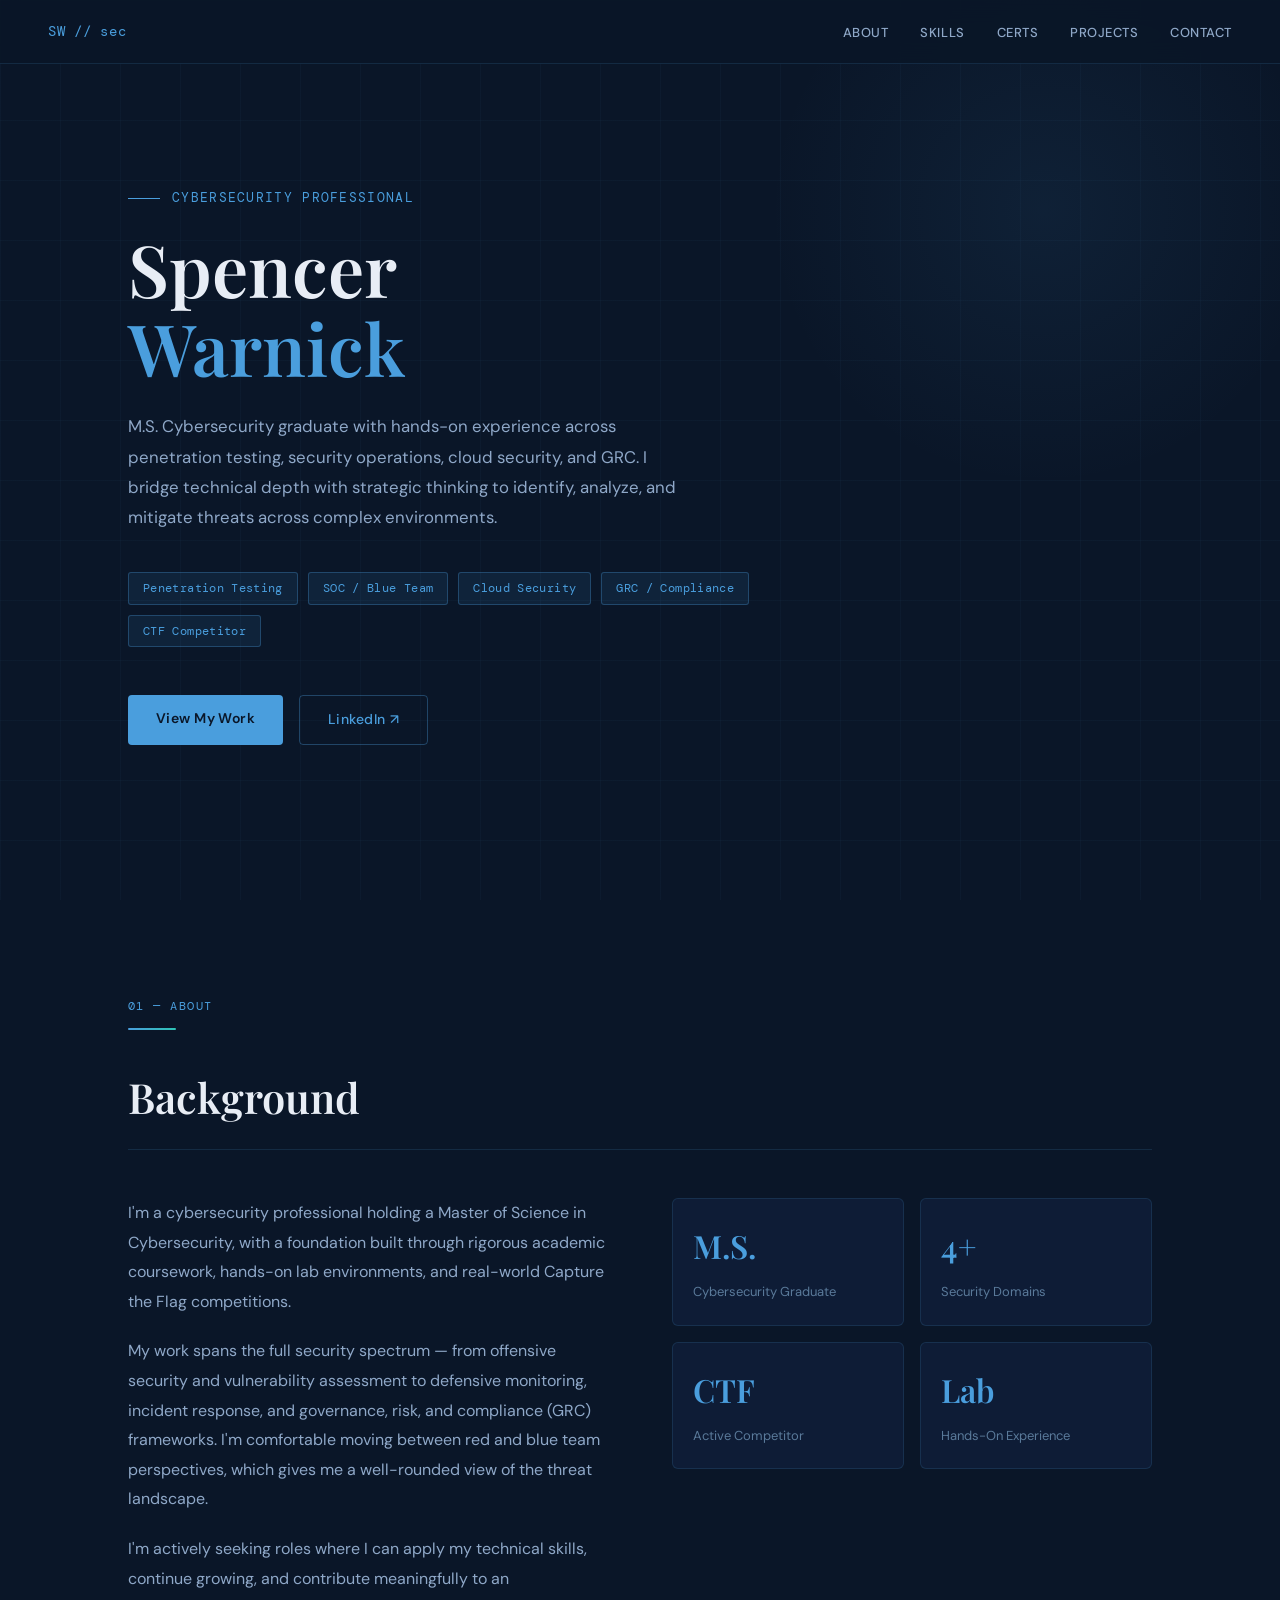
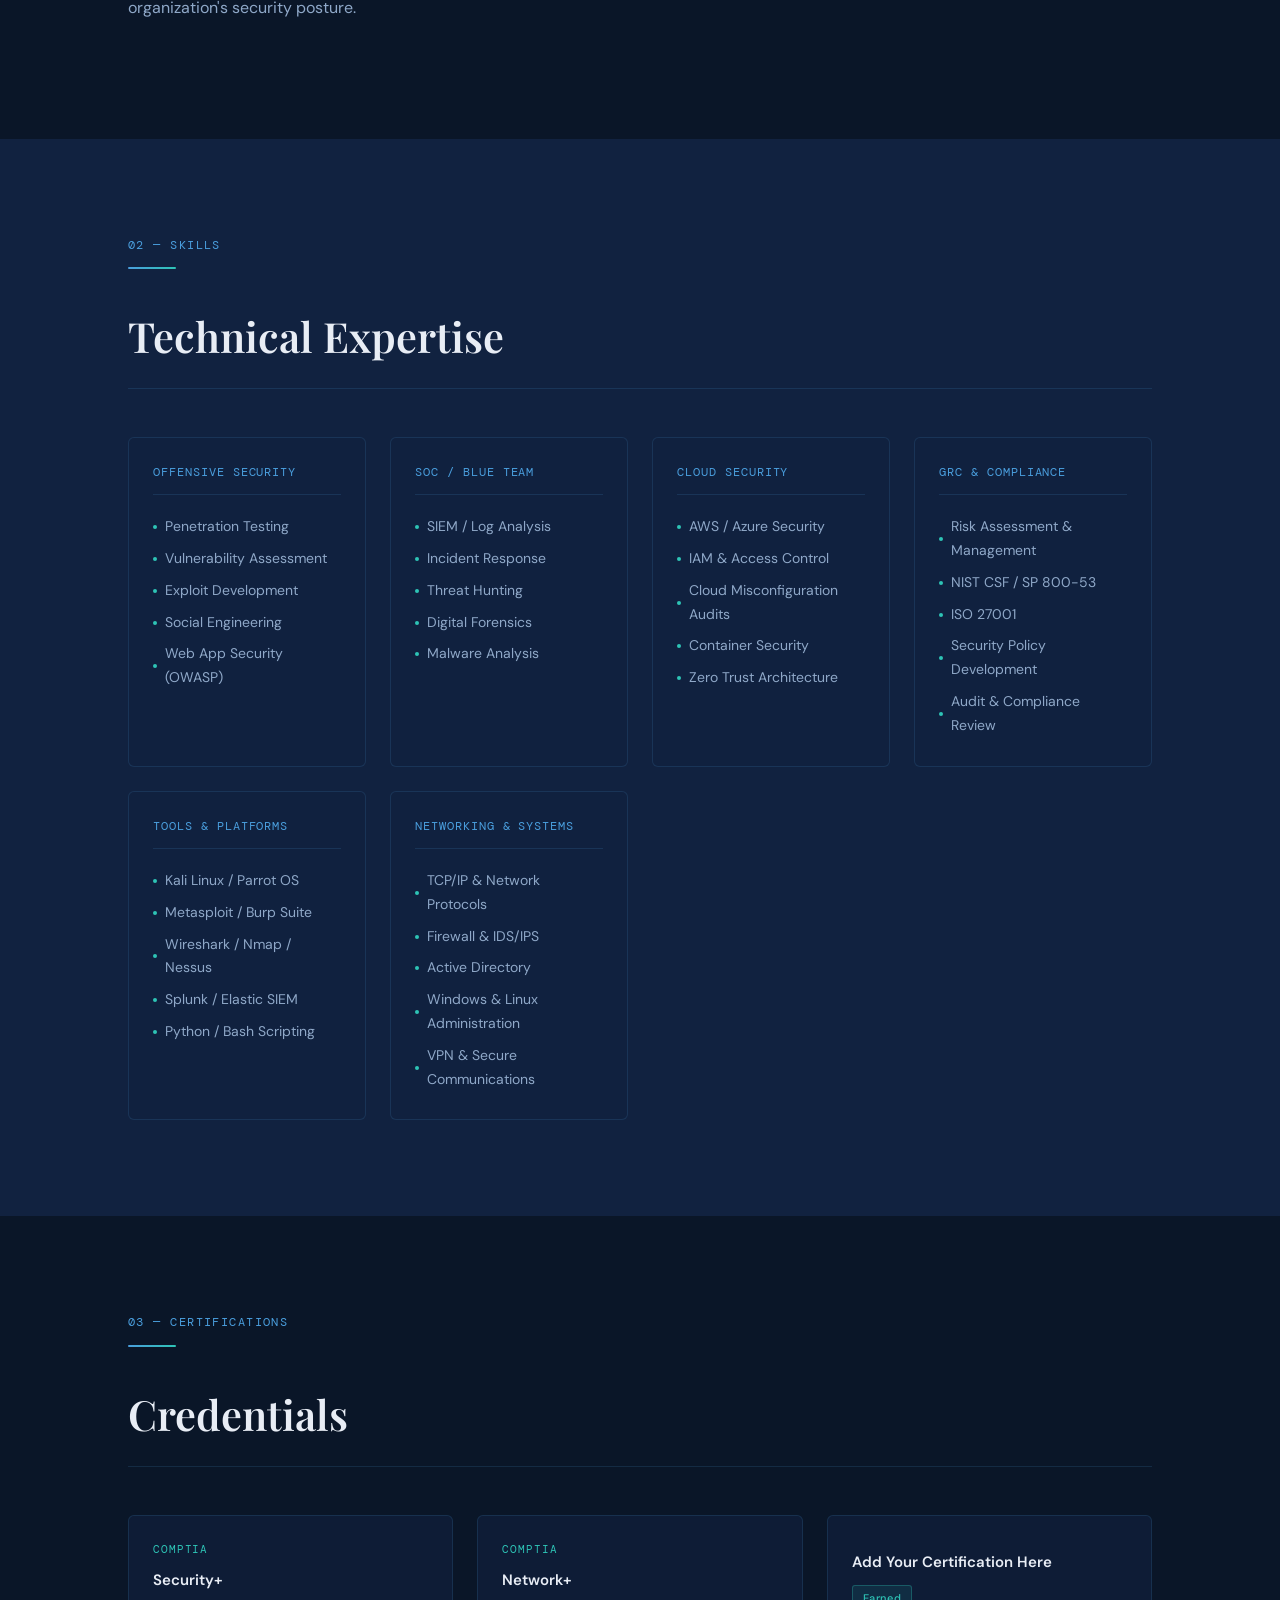
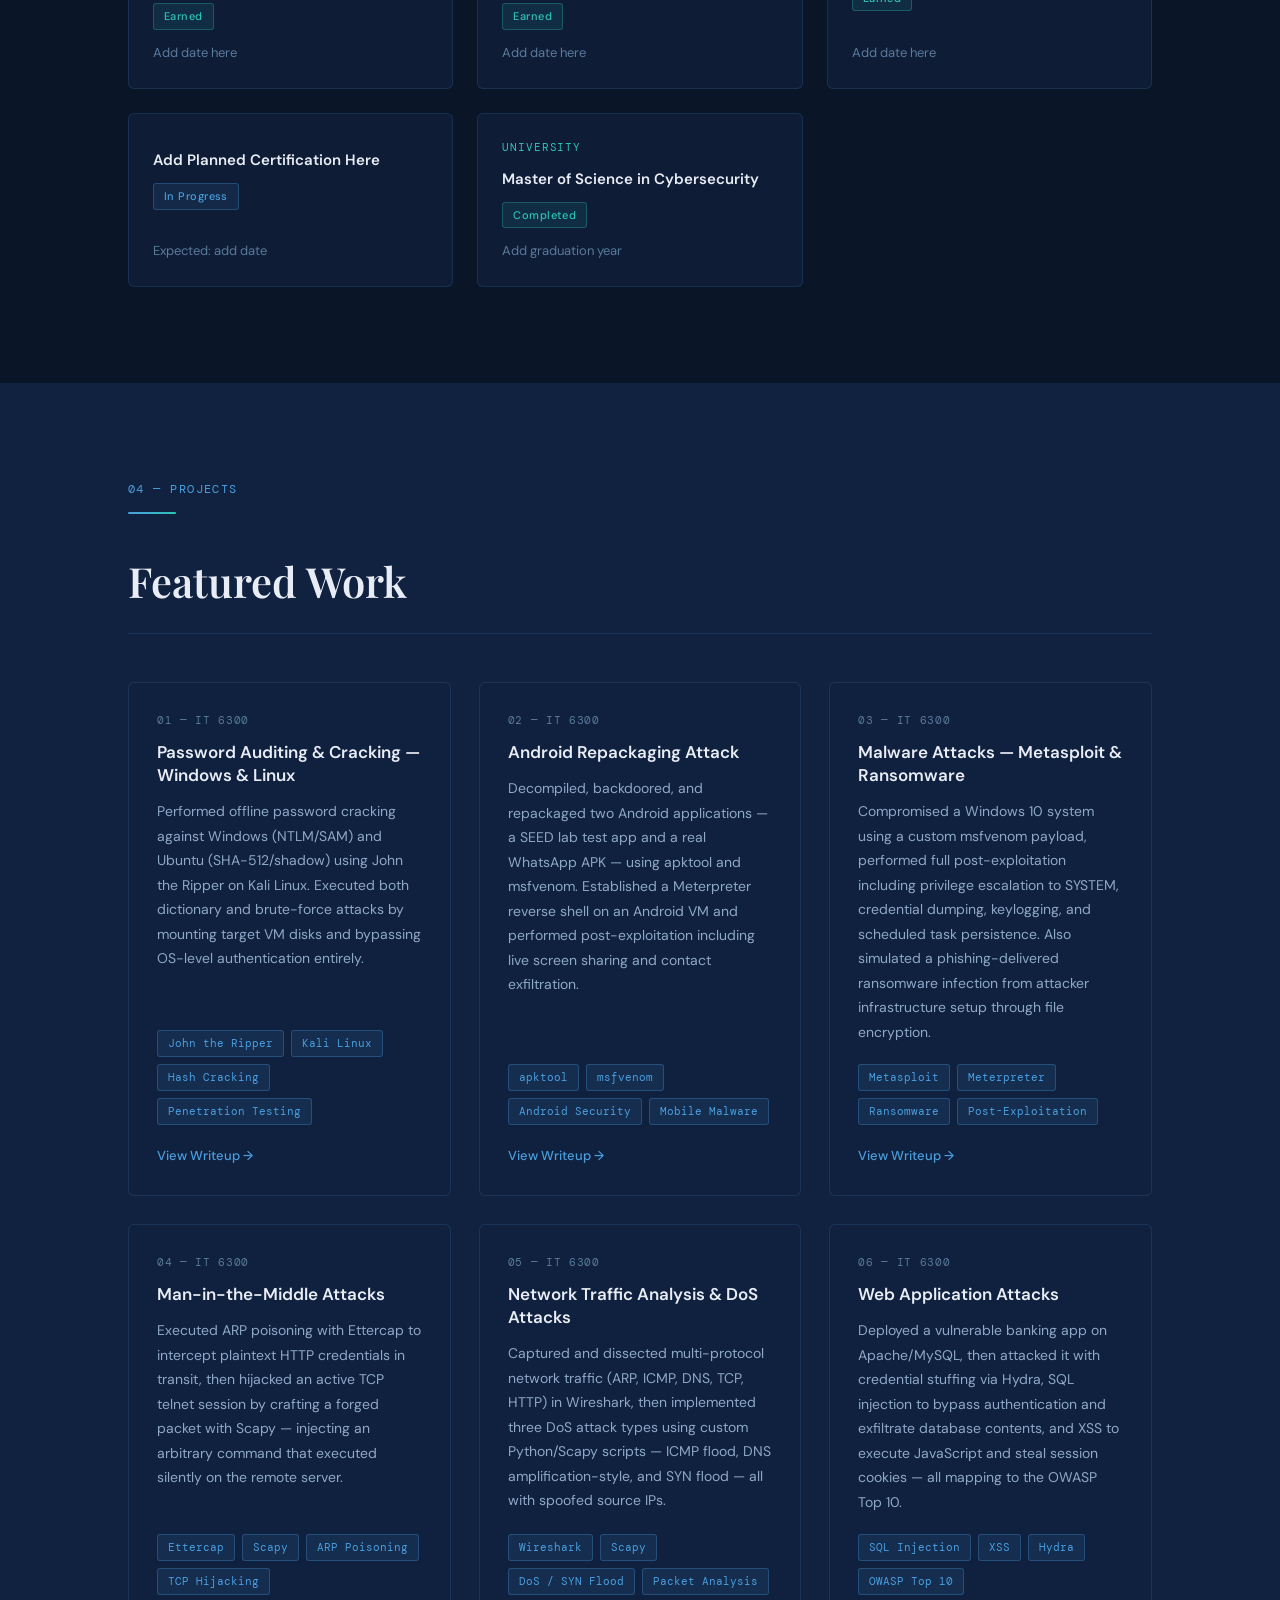
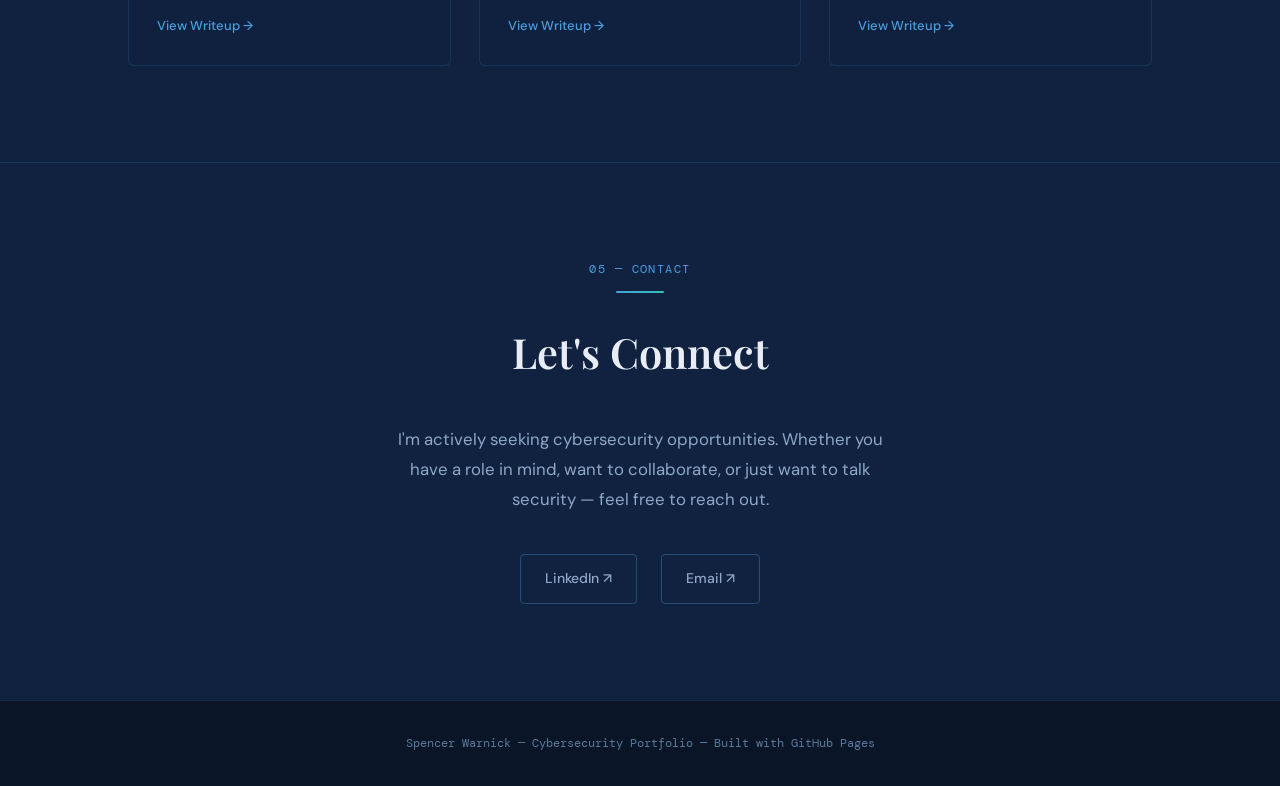
==== index.html @ d4ca11fa "Add files via upload" ====
<!DOCTYPE html>
<html lang="en">
<head>
<meta charset="UTF-8" />
<meta name="viewport" content="width=device-width, initial-scale=1.0" />
<title>Spencer Warnick | Cybersecurity Professional</title>
<link rel="preconnect" href="https://fonts.googleapis.com" />
<link rel="preconnect" href="https://fonts.gstatic.com" crossorigin />
<link href="https://fonts.googleapis.com/css2?family=DM+Sans:wght@300;400;500;600&family=DM+Mono:wght@400;500&family=Playfair+Display:wght@400;600&display=swap" rel="stylesheet" />
<style>
  :root {
    --navy: #0a1628;
    --navy-mid: #112240;
    --navy-light: #1e3a5f;
    --steel: #2a5298;
    --accent: #4a9edd;
    --accent-dim: #2d7ab8;
    --teal: #2ec4b6;
    --text-primary: #e8edf5;
    --text-secondary: #8fa8c8;
    --text-muted: #5a7a9a;
    --border: rgba(74, 158, 221, 0.15);
    --border-hover: rgba(74, 158, 221, 0.35);
    --card-bg: rgba(17, 34, 64, 0.6);
    --tag-bg: rgba(74, 158, 221, 0.1);
    --tag-border: rgba(74, 158, 221, 0.3);
  }

  *, *::before, *::after { box-sizing: border-box; margin: 0; padding: 0; }

  html { scroll-behavior: smooth; }

  body {
    font-family: 'DM Sans', sans-serif;
    background-color: var(--navy);
    color: var(--text-primary);
    line-height: 1.7;
    font-size: 16px;
  }

  /* ── SCROLLBAR ── */
  ::-webkit-scrollbar { width: 6px; }
  ::-webkit-scrollbar-track { background: var(--navy); }
  ::-webkit-scrollbar-thumb { background: var(--steel); border-radius: 3px; }

  /* ── NAV ── */
  nav {
    position: fixed;
    top: 0; left: 0; right: 0;
    z-index: 100;
    display: flex;
    align-items: center;
    justify-content: space-between;
    padding: 0 3rem;
    height: 64px;
    background: rgba(10, 22, 40, 0.92);
    backdrop-filter: blur(12px);
    border-bottom: 1px solid var(--border);
  }

  .nav-logo {
    font-family: 'DM Mono', monospace;
    font-size: 14px;
    color: var(--accent);
    letter-spacing: 0.05em;
    text-decoration: none;
  }

  .nav-links {
    display: flex;
    gap: 2rem;
    list-style: none;
  }

  .nav-links a {
    font-size: 13px;
    font-weight: 500;
    color: var(--text-secondary);
    text-decoration: none;
    letter-spacing: 0.04em;
    text-transform: uppercase;
    transition: color 0.2s;
  }

  .nav-links a:hover { color: var(--accent); }

  /* ── HERO ── */
  #hero {
    min-height: 100vh;
    display: flex;
    align-items: center;
    padding: 6rem 10% 4rem;
    position: relative;
    overflow: hidden;
  }

  .hero-grid-bg {
    position: absolute;
    inset: 0;
    background-image:
      linear-gradient(rgba(74,158,221,0.04) 1px, transparent 1px),
      linear-gradient(90deg, rgba(74,158,221,0.04) 1px, transparent 1px);
    background-size: 60px 60px;
    pointer-events: none;
  }

  .hero-glow {
    position: absolute;
    top: -10%;
    right: -5%;
    width: 600px;
    height: 600px;
    background: radial-gradient(circle, rgba(74,158,221,0.08) 0%, transparent 65%);
    pointer-events: none;
  }

  .hero-content {
    position: relative;
    max-width: 700px;
  }

  .hero-eyebrow {
    font-family: 'DM Mono', monospace;
    font-size: 13px;
    color: var(--accent);
    letter-spacing: 0.1em;
    text-transform: uppercase;
    margin-bottom: 1.25rem;
  }

  .hero-eyebrow::before {
    content: '';
    display: inline-block;
    width: 32px;
    height: 1px;
    background: var(--accent);
    vertical-align: middle;
    margin-right: 12px;
  }

  h1 {
    font-family: 'Playfair Display', serif;
    font-size: clamp(2.8rem, 6vw, 4.5rem);
    font-weight: 600;
    line-height: 1.1;
    color: var(--text-primary);
    margin-bottom: 1.5rem;
  }

  h1 .accent-word {
    color: var(--accent);
  }

  .hero-bio {
    font-size: 1.05rem;
    color: var(--text-secondary);
    line-height: 1.8;
    max-width: 560px;
    margin-bottom: 2.5rem;
  }

  .hero-tags {
    display: flex;
    flex-wrap: wrap;
    gap: 10px;
    margin-bottom: 3rem;
  }

  .tag {
    font-family: 'DM Mono', monospace;
    font-size: 12px;
    padding: 5px 14px;
    border: 1px solid var(--tag-border);
    background: var(--tag-bg);
    color: var(--accent);
    border-radius: 3px;
    letter-spacing: 0.03em;
  }

  .hero-actions {
    display: flex;
    gap: 1rem;
    flex-wrap: wrap;
  }

  .btn-primary {
    display: inline-block;
    padding: 12px 28px;
    background: var(--accent);
    color: var(--navy);
    font-weight: 600;
    font-size: 14px;
    text-decoration: none;
    border-radius: 4px;
    letter-spacing: 0.03em;
    transition: background 0.2s, transform 0.15s;
  }

  .btn-primary:hover { background: #5fb0ef; transform: translateY(-1px); }

  .btn-outline {
    display: inline-block;
    padding: 12px 28px;
    border: 1px solid var(--border-hover);
    color: var(--accent);
    font-weight: 500;
    font-size: 14px;
    text-decoration: none;
    border-radius: 4px;
    letter-spacing: 0.03em;
    transition: border-color 0.2s, background 0.2s, transform 0.15s;
  }

  .btn-outline:hover { border-color: var(--accent); background: var(--tag-bg); transform: translateY(-1px); }

  /* ── SECTIONS ── */
  section {
    padding: 6rem 10%;
  }

  .section-label {
    font-family: 'DM Mono', monospace;
    font-size: 12px;
    color: var(--accent);
    letter-spacing: 0.12em;
    text-transform: uppercase;
    margin-bottom: 0.75rem;
  }

  h2 {
    font-family: 'Playfair Display', serif;
    font-size: clamp(1.8rem, 3.5vw, 2.6rem);
    font-weight: 600;
    color: var(--text-primary);
    margin-bottom: 3rem;
    padding-bottom: 1rem;
    border-bottom: 1px solid var(--border);
  }

  /* ── ABOUT ── */
  .about-grid {
    display: grid;
    grid-template-columns: 1fr 1fr;
    gap: 4rem;
    align-items: start;
  }

  .about-text p {
    color: var(--text-secondary);
    margin-bottom: 1.25rem;
    line-height: 1.85;
  }

  .stats-grid {
    display: grid;
    grid-template-columns: 1fr 1fr;
    gap: 1rem;
  }

  .stat-card {
    background: var(--card-bg);
    border: 1px solid var(--border);
    border-radius: 6px;
    padding: 1.25rem;
    transition: border-color 0.2s;
  }

  .stat-card:hover { border-color: var(--border-hover); }

  .stat-number {
    font-family: 'Playfair Display', serif;
    font-size: 2rem;
    color: var(--accent);
    font-weight: 600;
    display: block;
    margin-bottom: 4px;
  }

  .stat-label {
    font-size: 13px;
    color: var(--text-muted);
    font-weight: 400;
  }

  /* ── SKILLS ── */
  .skills-grid {
    display: grid;
    grid-template-columns: repeat(auto-fit, minmax(220px, 1fr));
    gap: 1.5rem;
  }

  .skill-category {
    background: var(--card-bg);
    border: 1px solid var(--border);
    border-radius: 6px;
    padding: 1.5rem;
    transition: border-color 0.2s, transform 0.2s;
  }

  .skill-category:hover { border-color: var(--border-hover); transform: translateY(-2px); }

  .skill-category-title {
    font-family: 'DM Mono', monospace;
    font-size: 12px;
    letter-spacing: 0.08em;
    text-transform: uppercase;
    color: var(--accent);
    margin-bottom: 1rem;
    padding-bottom: 0.75rem;
    border-bottom: 1px solid var(--border);
  }

  .skill-list {
    list-style: none;
  }

  .skill-list li {
    font-size: 14px;
    color: var(--text-secondary);
    padding: 4px 0;
    display: flex;
    align-items: center;
    gap: 8px;
  }

  .skill-list li::before {
    content: '';
    display: inline-block;
    width: 4px;
    height: 4px;
    background: var(--teal);
    border-radius: 50%;
    flex-shrink: 0;
  }

  /* ── CERTIFICATIONS ── */
  .cert-grid {
    display: grid;
    grid-template-columns: repeat(auto-fit, minmax(280px, 1fr));
    gap: 1.5rem;
  }

  .cert-card {
    background: var(--card-bg);
    border: 1px solid var(--border);
    border-radius: 6px;
    padding: 1.5rem;
    display: flex;
    flex-direction: column;
    gap: 0.75rem;
    transition: border-color 0.2s, transform 0.2s;
  }

  .cert-card:hover { border-color: var(--border-hover); transform: translateY(-2px); }

  .cert-issuer {
    font-family: 'DM Mono', monospace;
    font-size: 11px;
    letter-spacing: 0.08em;
    text-transform: uppercase;
    color: var(--teal);
  }

  .cert-name {
    font-size: 15px;
    font-weight: 600;
    color: var(--text-primary);
    line-height: 1.4;
  }

  .cert-date {
    font-size: 13px;
    color: var(--text-muted);
    margin-top: auto;
  }

  .cert-status {
    display: inline-block;
    font-size: 11px;
    padding: 3px 10px;
    border-radius: 3px;
    font-weight: 500;
    letter-spacing: 0.04em;
    background: rgba(46,196,182,0.1);
    border: 1px solid rgba(46,196,182,0.3);
    color: var(--teal);
    width: fit-content;
  }

  .cert-status.planned {
    background: rgba(74,158,221,0.1);
    border-color: rgba(74,158,221,0.3);
    color: var(--accent);
  }

  /* ── PROJECTS ── */
  .projects-grid {
    display: grid;
    grid-template-columns: repeat(auto-fit, minmax(320px, 1fr));
    gap: 1.75rem;
  }

  .project-card {
    background: var(--card-bg);
    border: 1px solid var(--border);
    border-radius: 6px;
    padding: 1.75rem;
    display: flex;
    flex-direction: column;
    gap: 0.75rem;
    transition: border-color 0.2s, transform 0.2s;
  }

  .project-card:hover { border-color: var(--border-hover); transform: translateY(-3px); }

  .project-number {
    font-family: 'DM Mono', monospace;
    font-size: 11px;
    color: var(--text-muted);
    letter-spacing: 0.06em;
  }

  .project-title {
    font-size: 17px;
    font-weight: 600;
    color: var(--text-primary);
    line-height: 1.35;
  }

  .project-desc {
    font-size: 14px;
    color: var(--text-secondary);
    line-height: 1.75;
    flex: 1;
  }

  .project-tags {
    display: flex;
    flex-wrap: wrap;
    gap: 7px;
    margin-top: 0.5rem;
  }

  .project-tag {
    font-family: 'DM Mono', monospace;
    font-size: 11px;
    padding: 3px 10px;
    border: 1px solid var(--tag-border);
    background: var(--tag-bg);
    color: var(--accent);
    border-radius: 3px;
  }

  .project-link {
    display: inline-flex;
    align-items: center;
    gap: 6px;
    font-size: 13px;
    color: var(--accent);
    text-decoration: none;
    font-weight: 500;
    margin-top: 0.5rem;
    transition: gap 0.2s;
  }

  .project-link:hover { gap: 10px; }

  /* ── CTF ── */
  .ctf-list {
    display: flex;
    flex-direction: column;
    gap: 1.25rem;
  }

  .ctf-item {
    background: var(--card-bg);
    border: 1px solid var(--border);
    border-left: 3px solid var(--accent);
    border-radius: 0 6px 6px 0;
    padding: 1.5rem;
    display: grid;
    grid-template-columns: 1fr auto;
    gap: 1rem;
    align-items: start;
    transition: border-color 0.2s;
  }

  .ctf-item:hover { border-color: var(--border-hover); border-left-color: var(--teal); }

  .ctf-title {
    font-size: 15px;
    font-weight: 600;
    color: var(--text-primary);
    margin-bottom: 6px;
  }

  .ctf-meta {
    font-family: 'DM Mono', monospace;
    font-size: 12px;
    color: var(--text-muted);
    margin-bottom: 8px;
    display: flex;
    gap: 12px;
    flex-wrap: wrap;
  }

  .ctf-desc {
    font-size: 14px;
    color: var(--text-secondary);
    line-height: 1.7;
  }

  .ctf-badge {
    font-family: 'DM Mono', monospace;
    font-size: 11px;
    padding: 4px 12px;
    border-radius: 3px;
    white-space: nowrap;
    font-weight: 500;
  }

  .badge-web { background: rgba(74,158,221,0.1); border: 1px solid rgba(74,158,221,0.3); color: var(--accent); }
  .badge-crypto { background: rgba(46,196,182,0.1); border: 1px solid rgba(46,196,182,0.3); color: var(--teal); }
  .badge-forensics { background: rgba(168,85,247,0.1); border: 1px solid rgba(168,85,247,0.3); color: #c084fc; }
  .badge-pwn { background: rgba(251,146,60,0.1); border: 1px solid rgba(251,146,60,0.3); color: #fb923c; }
  .badge-misc { background: rgba(148,163,184,0.1); border: 1px solid rgba(148,163,184,0.3); color: #94a3b8; }

  /* ── CONTACT ── */
  #contact {
    background: var(--navy-mid);
    border-top: 1px solid var(--border);
    text-align: center;
    padding: 6rem 10%;
  }

  .contact-intro {
    font-size: 1.05rem;
    color: var(--text-secondary);
    max-width: 500px;
    margin: 0 auto 2.5rem;
    line-height: 1.8;
  }

  .contact-links {
    display: flex;
    justify-content: center;
    gap: 1.5rem;
    flex-wrap: wrap;
  }

  .contact-link {
    display: inline-flex;
    align-items: center;
    gap: 8px;
    padding: 12px 24px;
    border: 1px solid var(--border-hover);
    border-radius: 4px;
    color: var(--text-secondary);
    text-decoration: none;
    font-size: 14px;
    font-weight: 500;
    transition: all 0.2s;
  }

  .contact-link:hover {
    border-color: var(--accent);
    color: var(--accent);
    background: var(--tag-bg);
  }

  /* ── FOOTER ── */
  footer {
    text-align: center;
    padding: 2rem;
    font-family: 'DM Mono', monospace;
    font-size: 12px;
    color: var(--text-muted);
    border-top: 1px solid var(--border);
  }

  /* ── DIVIDER ── */
  .section-divider {
    width: 48px;
    height: 2px;
    background: linear-gradient(90deg, var(--accent), var(--teal));
    margin-bottom: 2rem;
    border-radius: 2px;
  }

  /* ── RESPONSIVE ── */
  @media (max-width: 768px) {
    nav { padding: 0 1.5rem; }
    .nav-links { display: none; }
    section { padding: 4rem 6%; }
    #hero { padding: 6rem 6% 3rem; }
    .about-grid { grid-template-columns: 1fr; gap: 2.5rem; }
    h1 { font-size: 2.4rem; }
  }
</style>
</head>
<body>

<!-- NAV -->
<nav>
  <a href="#hero" class="nav-logo">SW // sec</a>
  <ul class="nav-links">
    <li><a href="#about">About</a></li>
    <li><a href="#skills">Skills</a></li>
    <li><a href="#certifications">Certs</a></li>
    <li><a href="#projects">Projects</a></li>

    <li><a href="#contact">Contact</a></li>
  </ul>
</nav>

<!-- HERO -->
<section id="hero">
  <div class="hero-grid-bg"></div>
  <div class="hero-glow"></div>
  <div class="hero-content">
    <p class="hero-eyebrow">Cybersecurity Professional</p>
    <h1>Spencer<br /><span class="accent-word">Warnick</span></h1>
    <p class="hero-bio">
      M.S. Cybersecurity graduate with hands-on experience across penetration testing, security operations, cloud security, and GRC. I bridge technical depth with strategic thinking to identify, analyze, and mitigate threats across complex environments.
    </p>
    <div class="hero-tags">
      <span class="tag">Penetration Testing</span>
      <span class="tag">SOC / Blue Team</span>
      <span class="tag">Cloud Security</span>
      <span class="tag">GRC / Compliance</span>
      <span class="tag">CTF Competitor</span>
    </div>
    <div class="hero-actions">
      <a href="#projects" class="btn-primary">View My Work</a>
      <a href="https://www.linkedin.com/in/spwarnick" target="_blank" rel="noopener" class="btn-outline">LinkedIn ↗</a>
    </div>
  </div>
</section>

<!-- ABOUT -->
<section id="about">
  <p class="section-label">01 — About</p>
  <div class="section-divider"></div>
  <h2>Background</h2>
  <div class="about-grid">
    <div class="about-text">
      <p>
        I'm a cybersecurity professional holding a Master of Science in Cybersecurity, with a foundation built through rigorous academic coursework, hands-on lab environments, and real-world Capture the Flag competitions.
      </p>
      <p>
        My work spans the full security spectrum — from offensive security and vulnerability assessment to defensive monitoring, incident response, and governance, risk, and compliance (GRC) frameworks. I'm comfortable moving between red and blue team perspectives, which gives me a well-rounded view of the threat landscape.
      </p>
      <p>
        I'm actively seeking roles where I can apply my technical skills, continue growing, and contribute meaningfully to an organization's security posture.
      </p>
    </div>
    <div class="stats-grid">
      <div class="stat-card">
        <span class="stat-number">M.S.</span>
        <span class="stat-label">Cybersecurity Graduate</span>
      </div>
      <div class="stat-card">
        <span class="stat-number">4+</span>
        <span class="stat-label">Security Domains</span>
      </div>
      <div class="stat-card">
        <span class="stat-number">CTF</span>
        <span class="stat-label">Active Competitor</span>
      </div>
      <div class="stat-card">
        <span class="stat-number">Lab</span>
        <span class="stat-label">Hands-On Experience</span>
      </div>
    </div>
  </div>
</section>

<!-- SKILLS -->
<section id="skills" style="background: var(--navy-mid);">
  <p class="section-label">02 — Skills</p>
  <div class="section-divider"></div>
  <h2>Technical Expertise</h2>
  <div class="skills-grid">
    <div class="skill-category">
      <p class="skill-category-title">Offensive Security</p>
      <ul class="skill-list">
        <li>Penetration Testing</li>
        <li>Vulnerability Assessment</li>
        <li>Exploit Development</li>
        <li>Social Engineering</li>
        <li>Web App Security (OWASP)</li>
      </ul>
    </div>
    <div class="skill-category">
      <p class="skill-category-title">SOC / Blue Team</p>
      <ul class="skill-list">
        <li>SIEM / Log Analysis</li>
        <li>Incident Response</li>
        <li>Threat Hunting</li>
        <li>Digital Forensics</li>
        <li>Malware Analysis</li>
      </ul>
    </div>
    <div class="skill-category">
      <p class="skill-category-title">Cloud Security</p>
      <ul class="skill-list">
        <li>AWS / Azure Security</li>
        <li>IAM & Access Control</li>
        <li>Cloud Misconfiguration Audits</li>
        <li>Container Security</li>
        <li>Zero Trust Architecture</li>
      </ul>
    </div>
    <div class="skill-category">
      <p class="skill-category-title">GRC & Compliance</p>
      <ul class="skill-list">
        <li>Risk Assessment & Management</li>
        <li>NIST CSF / SP 800-53</li>
        <li>ISO 27001</li>
        <li>Security Policy Development</li>
        <li>Audit & Compliance Review</li>
      </ul>
    </div>
    <div class="skill-category">
      <p class="skill-category-title">Tools & Platforms</p>
      <ul class="skill-list">
        <li>Kali Linux / Parrot OS</li>
        <li>Metasploit / Burp Suite</li>
        <li>Wireshark / Nmap / Nessus</li>
        <li>Splunk / Elastic SIEM</li>
        <li>Python / Bash Scripting</li>
      </ul>
    </div>
    <div class="skill-category">
      <p class="skill-category-title">Networking & Systems</p>
      <ul class="skill-list">
        <li>TCP/IP & Network Protocols</li>
        <li>Firewall & IDS/IPS</li>
        <li>Active Directory</li>
        <li>Windows & Linux Administration</li>
        <li>VPN & Secure Communications</li>
      </ul>
    </div>
  </div>
</section>

<!-- CERTIFICATIONS -->
<section id="certifications">
  <p class="section-label">03 — Certifications</p>
  <div class="section-divider"></div>
  <h2>Credentials</h2>
  <div class="cert-grid">

    <!-- Replace these placeholder cards with your actual certifications -->
    <div class="cert-card">
      <p class="cert-issuer">CompTIA</p>
      <p class="cert-name">Security+</p>
      <span class="cert-status">Earned</span>
      <p class="cert-date">Add date here</p>
    </div>

    <div class="cert-card">
      <p class="cert-issuer">CompTIA</p>
      <p class="cert-name">Network+</p>
      <span class="cert-status">Earned</span>
      <p class="cert-date">Add date here</p>
    </div>

    <div class="cert-card">
      <p class="cert-issuer"><!-- Issuer --></p>
      <p class="cert-name">Add Your Certification Here</p>
      <span class="cert-status">Earned</span>
      <p class="cert-date">Add date here</p>
    </div>

    <div class="cert-card">
      <p class="cert-issuer"><!-- Issuer --></p>
      <p class="cert-name">Add Planned Certification Here</p>
      <span class="cert-status planned">In Progress</span>
      <p class="cert-date">Expected: add date</p>
    </div>

    <div class="cert-card">
      <p class="cert-issuer">University</p>
      <p class="cert-name">Master of Science in Cybersecurity</p>
      <span class="cert-status">Completed</span>
      <p class="cert-date">Add graduation year</p>
    </div>

  </div>
</section>

<!-- PROJECTS -->
<section id="projects" style="background: var(--navy-mid);">
  <p class="section-label">04 — Projects</p>
  <div class="section-divider"></div>
  <h2>Featured Work</h2>
  <div class="projects-grid">

    <div class="project-card">
      <p class="project-number">01 — IT 6300</p>
      <p class="project-title">Password Auditing & Cracking — Windows & Linux</p>
      <p class="project-desc">
        Performed offline password cracking against Windows (NTLM/SAM) and Ubuntu (SHA-512/shadow) using John the Ripper on Kali Linux. Executed both dictionary and brute-force attacks by mounting target VM disks and bypassing OS-level authentication entirely.
      </p>
      <div class="project-tags">
        <span class="project-tag">John the Ripper</span>
        <span class="project-tag">Kali Linux</span>
        <span class="project-tag">Hash Cracking</span>
        <span class="project-tag">Penetration Testing</span>
      </div>
      <a href="project-password-auditing.html" class="project-link">View Writeup →</a>
    </div>

    <div class="project-card">
      <p class="project-number">02 — IT 6300</p>
      <p class="project-title">Android Repackaging Attack</p>
      <p class="project-desc">
        Decompiled, backdoored, and repackaged two Android applications — a SEED lab test app and a real WhatsApp APK — using apktool and msfvenom. Established a Meterpreter reverse shell on an Android VM and performed post-exploitation including live screen sharing and contact exfiltration.
      </p>
      <div class="project-tags">
        <span class="project-tag">apktool</span>
        <span class="project-tag">msfvenom</span>
        <span class="project-tag">Android Security</span>
        <span class="project-tag">Mobile Malware</span>
      </div>
      <a href="project-android-repackaging.html" class="project-link">View Writeup →</a>
    </div>

    <div class="project-card">
      <p class="project-number">03 — IT 6300</p>
      <p class="project-title">Malware Attacks — Metasploit & Ransomware</p>
      <p class="project-desc">
        Compromised a Windows 10 system using a custom msfvenom payload, performed full post-exploitation including privilege escalation to SYSTEM, credential dumping, keylogging, and scheduled task persistence. Also simulated a phishing-delivered ransomware infection from attacker infrastructure setup through file encryption.
      </p>
      <div class="project-tags">
        <span class="project-tag">Metasploit</span>
        <span class="project-tag">Meterpreter</span>
        <span class="project-tag">Ransomware</span>
        <span class="project-tag">Post-Exploitation</span>
      </div>
      <a href="project-malware-attacks.html" class="project-link">View Writeup →</a>
    </div>

    <div class="project-card">
      <p class="project-number">04 — IT 6300</p>
      <p class="project-title">Man-in-the-Middle Attacks</p>
      <p class="project-desc">
        Executed ARP poisoning with Ettercap to intercept plaintext HTTP credentials in transit, then hijacked an active TCP telnet session by crafting a forged packet with Scapy — injecting an arbitrary command that executed silently on the remote server.
      </p>
      <div class="project-tags">
        <span class="project-tag">Ettercap</span>
        <span class="project-tag">Scapy</span>
        <span class="project-tag">ARP Poisoning</span>
        <span class="project-tag">TCP Hijacking</span>
      </div>
      <a href="project-mitm-attacks.html" class="project-link">View Writeup →</a>
    </div>

    <div class="project-card">
      <p class="project-number">05 — IT 6300</p>
      <p class="project-title">Network Traffic Analysis & DoS Attacks</p>
      <p class="project-desc">
        Captured and dissected multi-protocol network traffic (ARP, ICMP, DNS, TCP, HTTP) in Wireshark, then implemented three DoS attack types using custom Python/Scapy scripts — ICMP flood, DNS amplification-style, and SYN flood — all with spoofed source IPs.
      </p>
      <div class="project-tags">
        <span class="project-tag">Wireshark</span>
        <span class="project-tag">Scapy</span>
        <span class="project-tag">DoS / SYN Flood</span>
        <span class="project-tag">Packet Analysis</span>
      </div>
      <a href="project-network-dos.html" class="project-link">View Writeup →</a>
    </div>

    <div class="project-card">
      <p class="project-number">06 — IT 6300</p>
      <p class="project-title">Web Application Attacks</p>
      <p class="project-desc">
        Deployed a vulnerable banking app on Apache/MySQL, then attacked it with credential stuffing via Hydra, SQL injection to bypass authentication and exfiltrate database contents, and XSS to execute JavaScript and steal session cookies — all mapping to the OWASP Top 10.
      </p>
      <div class="project-tags">
        <span class="project-tag">SQL Injection</span>
        <span class="project-tag">XSS</span>
        <span class="project-tag">Hydra</span>
        <span class="project-tag">OWASP Top 10</span>
      </div>
      <a href="project-web-attacks.html" class="project-link">View Writeup →</a>
    </div>

  </div>
</section>



<!-- CONTACT -->
<section id="contact">
  <p class="section-label">05 — Contact</p>
  <div class="section-divider" style="margin: 0 auto 1.5rem;"></div>
  <h2 style="border: none; margin-bottom: 1.25rem;">Let's Connect</h2>
  <p class="contact-intro">
    I'm actively seeking cybersecurity opportunities. Whether you have a role in mind, want to collaborate, or just want to talk security — feel free to reach out.
  </p>
  <div class="contact-links">
    <a href="https://www.linkedin.com/in/spwarnick" target="_blank" rel="noopener" class="contact-link">
      LinkedIn ↗
    </a>
    <a href="mailto:your.email@example.com" class="contact-link">
      Email ↗
    </a>
  </div>
</section>

<!-- FOOTER -->
<footer>
  <p>Spencer Warnick &mdash; Cybersecurity Portfolio &mdash; Built with GitHub Pages</p>
</footer>

</body>
</html>
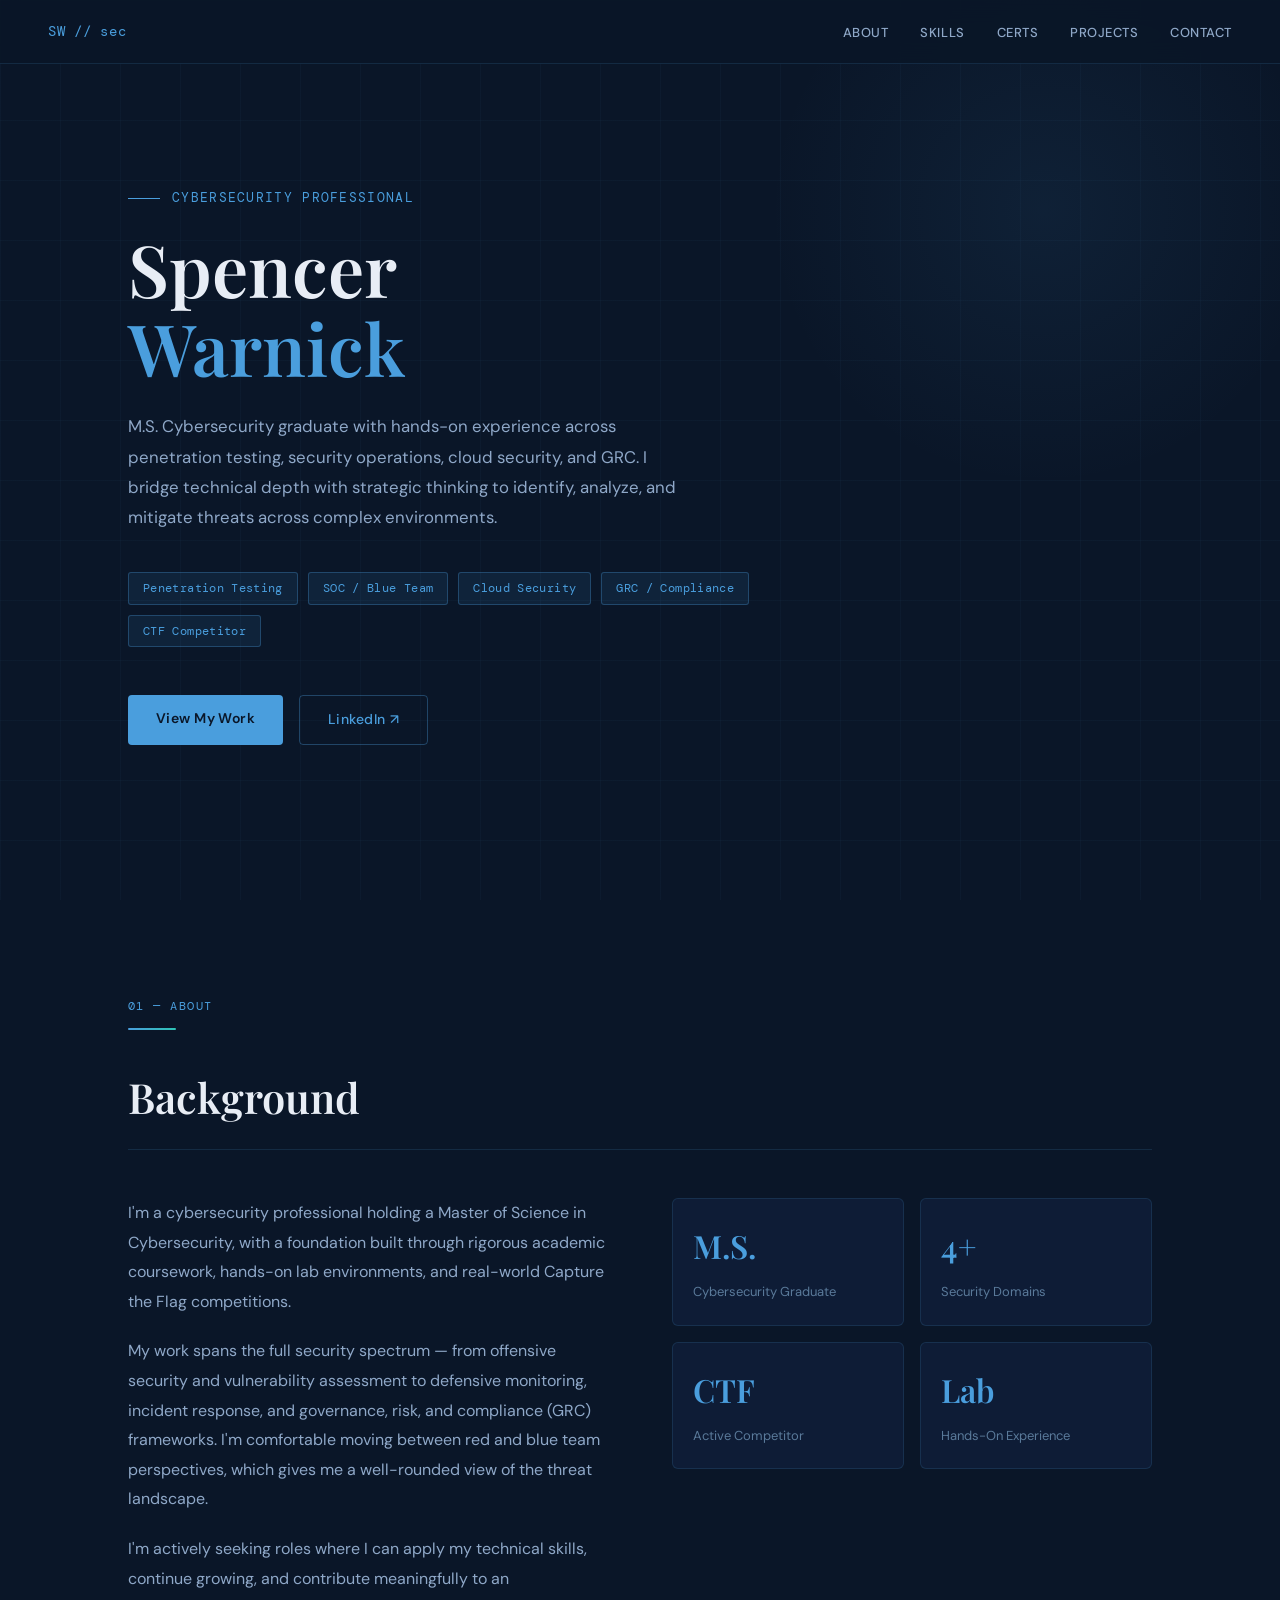
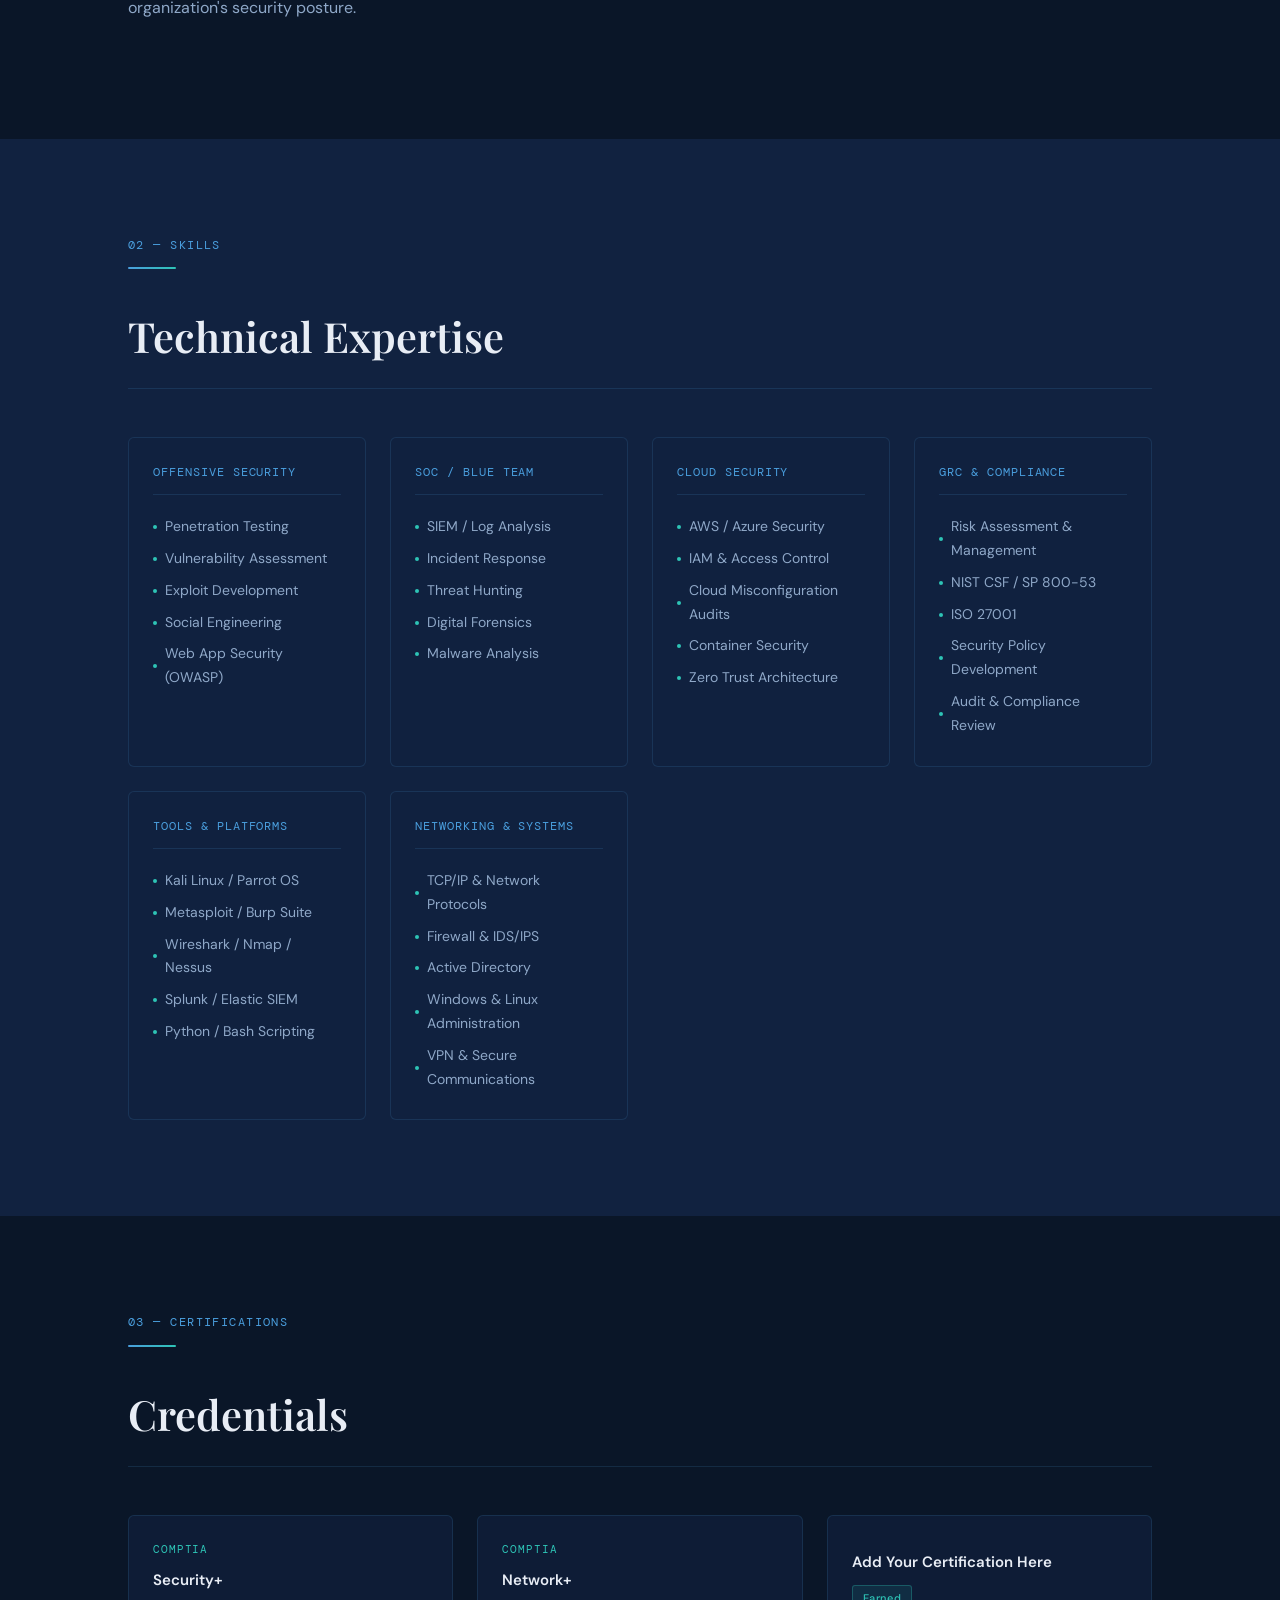
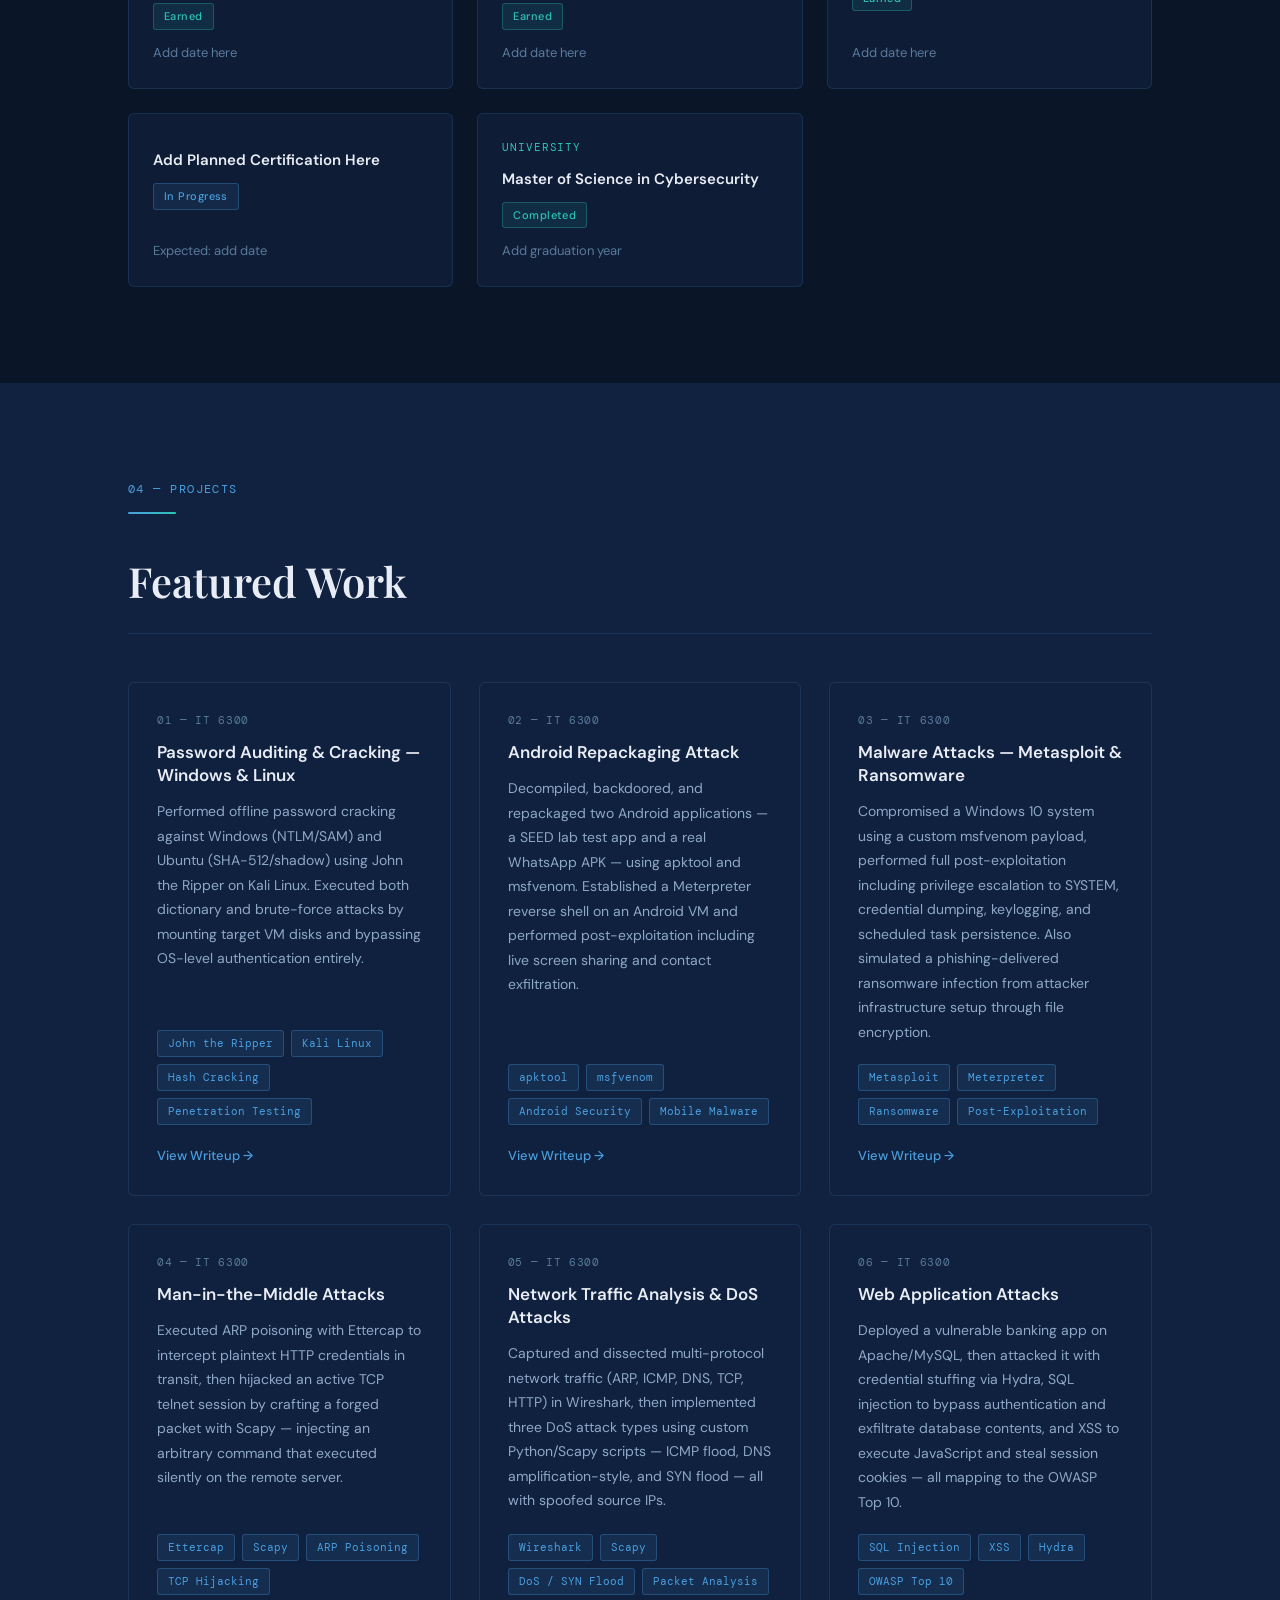
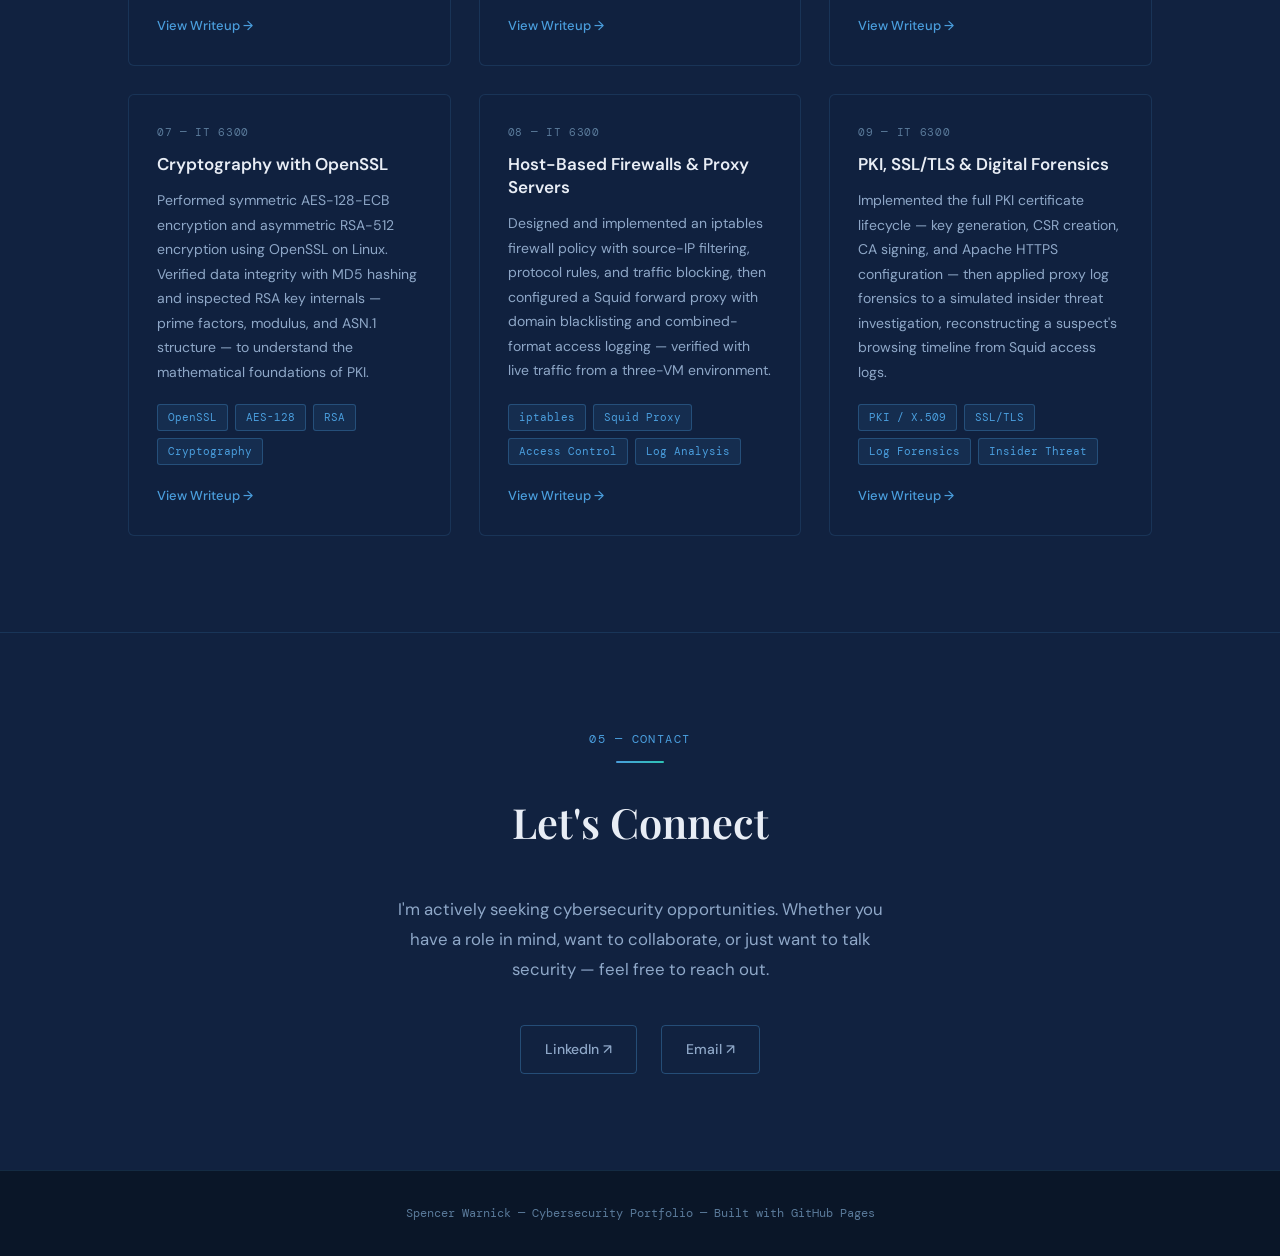
==== commit 9c61d731: "Add files via upload" ====
--- a/index.html
+++ b/index.html
@@ -887,6 +887,51 @@
       <a href="project-web-attacks.html" class="project-link">View Writeup →</a>
     </div>
 
+    <div class="project-card">
+      <p class="project-number">07 — IT 6300</p>
+      <p class="project-title">Cryptography with OpenSSL</p>
+      <p class="project-desc">
+        Performed symmetric AES-128-ECB encryption and asymmetric RSA-512 encryption using OpenSSL on Linux. Verified data integrity with MD5 hashing and inspected RSA key internals — prime factors, modulus, and ASN.1 structure — to understand the mathematical foundations of PKI.
+      </p>
+      <div class="project-tags">
+        <span class="project-tag">OpenSSL</span>
+        <span class="project-tag">AES-128</span>
+        <span class="project-tag">RSA</span>
+        <span class="project-tag">Cryptography</span>
+      </div>
+      <a href="project-cryptography.html" class="project-link">View Writeup →</a>
+    </div>
+
+    <div class="project-card">
+      <p class="project-number">08 — IT 6300</p>
+      <p class="project-title">Host-Based Firewalls & Proxy Servers</p>
+      <p class="project-desc">
+        Designed and implemented an iptables firewall policy with source-IP filtering, protocol rules, and traffic blocking, then configured a Squid forward proxy with domain blacklisting and combined-format access logging — verified with live traffic from a three-VM environment.
+      </p>
+      <div class="project-tags">
+        <span class="project-tag">iptables</span>
+        <span class="project-tag">Squid Proxy</span>
+        <span class="project-tag">Access Control</span>
+        <span class="project-tag">Log Analysis</span>
+      </div>
+      <a href="project-firewalls-proxy.html" class="project-link">View Writeup →</a>
+    </div>
+
+    <div class="project-card">
+      <p class="project-number">09 — IT 6300</p>
+      <p class="project-title">PKI, SSL/TLS & Digital Forensics</p>
+      <p class="project-desc">
+        Implemented the full PKI certificate lifecycle — key generation, CSR creation, CA signing, and Apache HTTPS configuration — then applied proxy log forensics to a simulated insider threat investigation, reconstructing a suspect's browsing timeline from Squid access logs.
+      </p>
+      <div class="project-tags">
+        <span class="project-tag">PKI / X.509</span>
+        <span class="project-tag">SSL/TLS</span>
+        <span class="project-tag">Log Forensics</span>
+        <span class="project-tag">Insider Threat</span>
+      </div>
+      <a href="project-pki-forensics.html" class="project-link">View Writeup →</a>
+    </div>
+
   </div>
 </section>
 
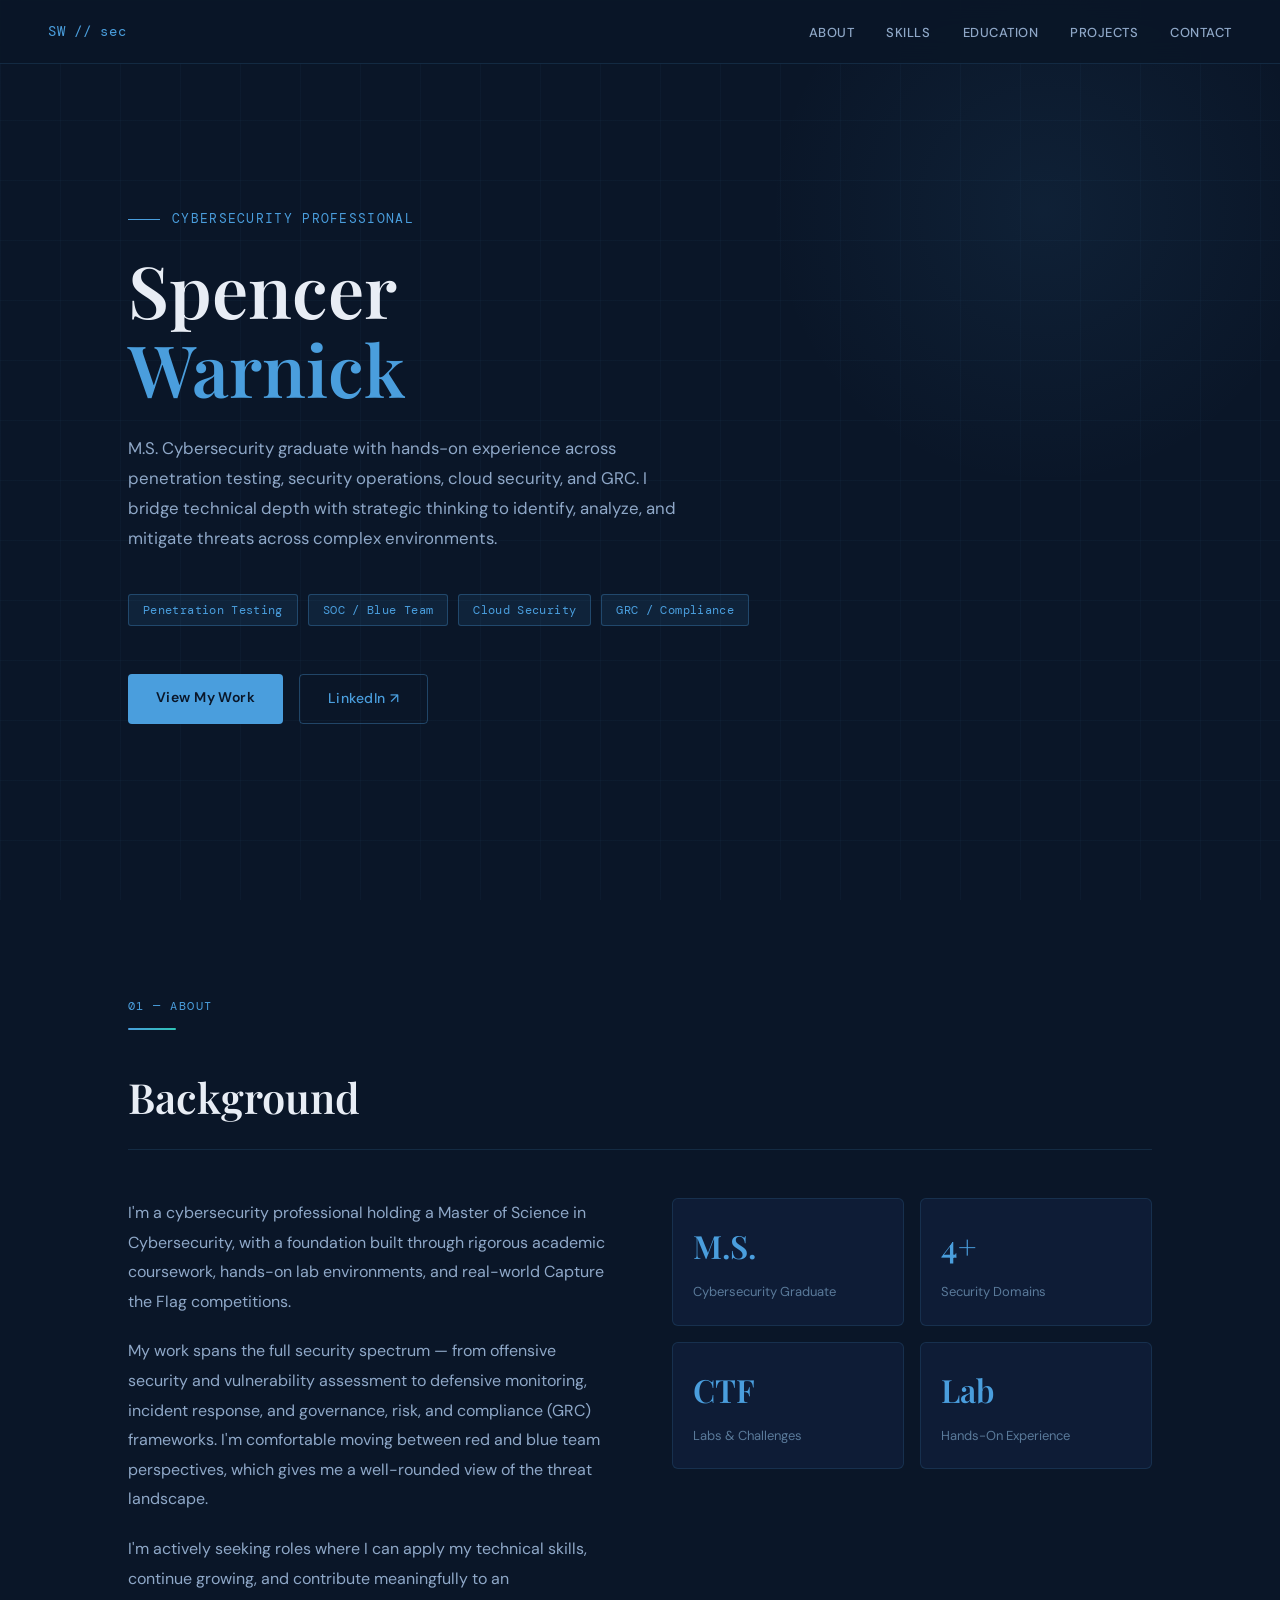
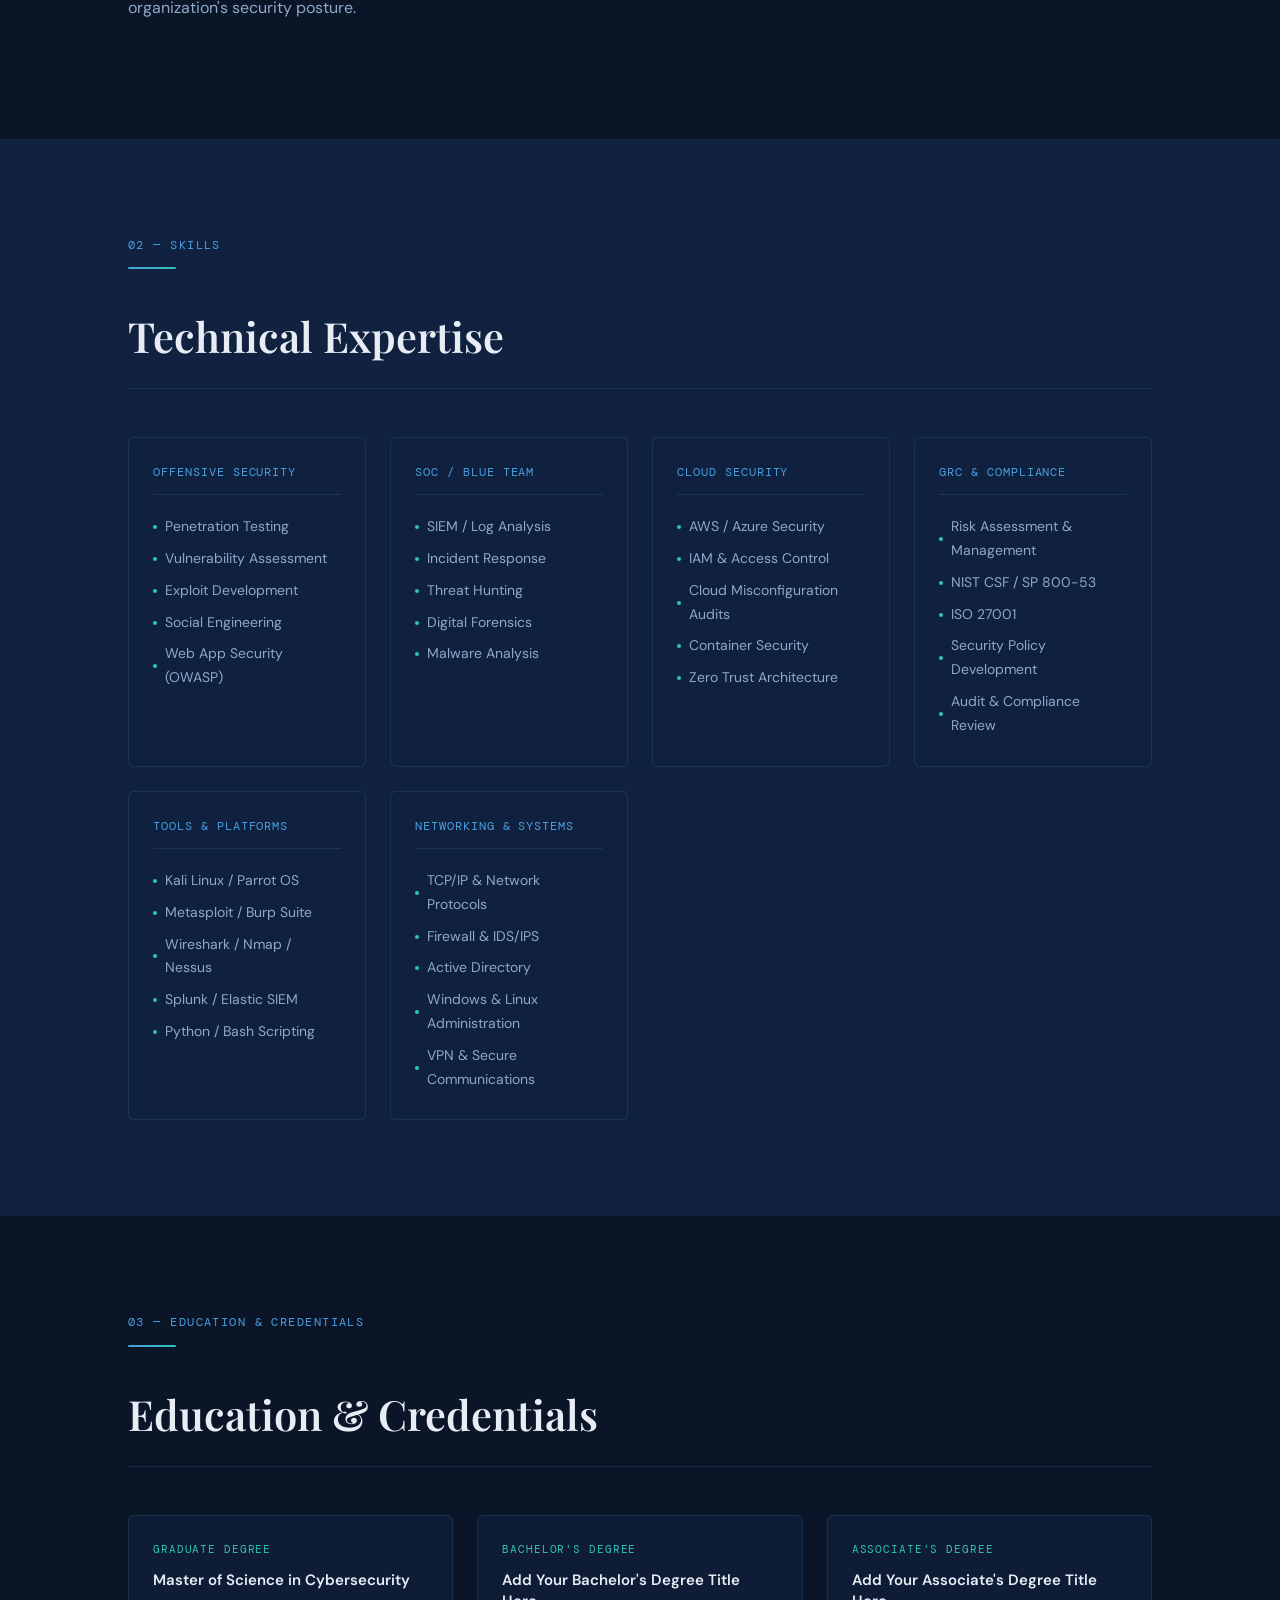
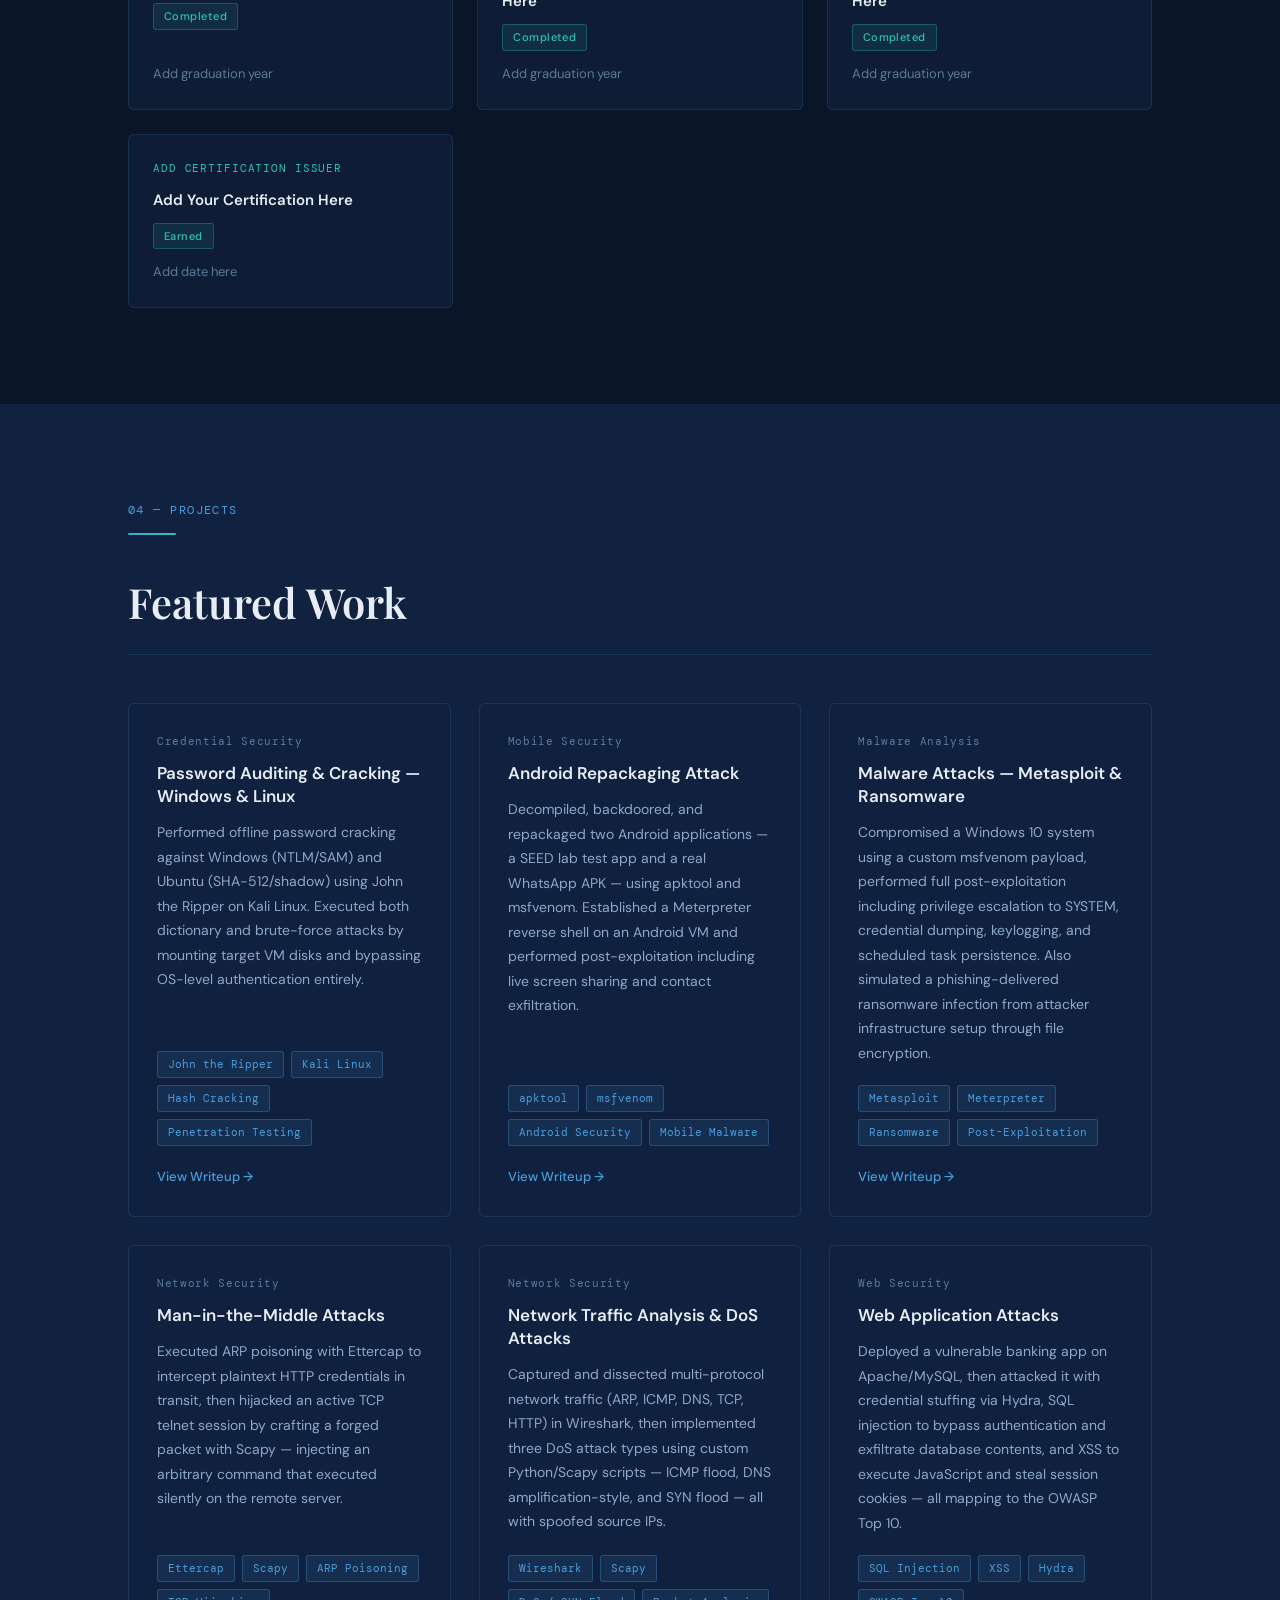
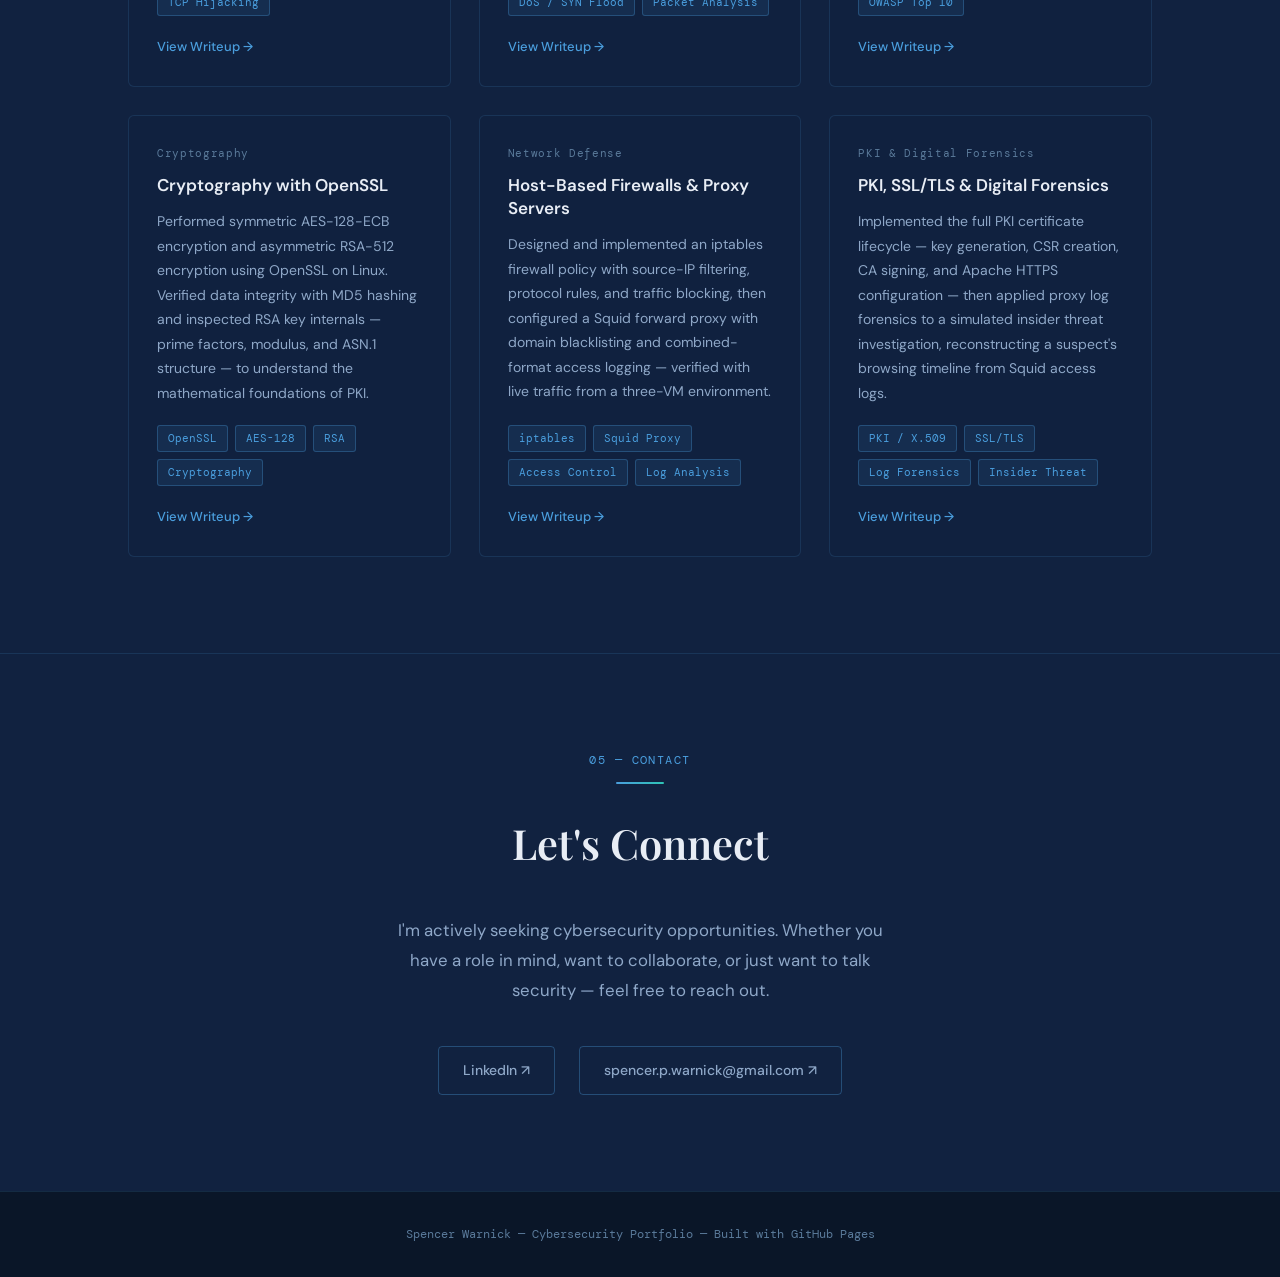
==== commit 32ed4cdf: "Add files via upload" ====
--- a/index.html
+++ b/index.html
@@ -606,7 +606,7 @@
   <ul class="nav-links">
     <li><a href="#about">About</a></li>
     <li><a href="#skills">Skills</a></li>
-    <li><a href="#certifications">Certs</a></li>
+    <li><a href="#certifications">Education</a></li>
     <li><a href="#projects">Projects</a></li>
 
     <li><a href="#contact">Contact</a></li>
@@ -628,7 +628,6 @@
       <span class="tag">SOC / Blue Team</span>
       <span class="tag">Cloud Security</span>
       <span class="tag">GRC / Compliance</span>
-      <span class="tag">CTF Competitor</span>
     </div>
     <div class="hero-actions">
       <a href="#projects" class="btn-primary">View My Work</a>
@@ -665,7 +664,7 @@
       </div>
       <div class="stat-card">
         <span class="stat-number">CTF</span>
-        <span class="stat-label">Active Competitor</span>
+        <span class="stat-label">Labs & Challenges</span>
       </div>
       <div class="stat-card">
         <span class="stat-number">Lab</span>
@@ -744,47 +743,39 @@
   </div>
 </section>
 
-<!-- CERTIFICATIONS -->
+<!-- EDUCATION & CREDENTIALS -->
 <section id="certifications">
-  <p class="section-label">03 — Certifications</p>
+  <p class="section-label">03 — Education & Credentials</p>
   <div class="section-divider"></div>
-  <h2>Credentials</h2>
+  <h2>Education & Credentials</h2>
   <div class="cert-grid">
 
-    <!-- Replace these placeholder cards with your actual certifications -->
     <div class="cert-card">
-      <p class="cert-issuer">CompTIA</p>
-      <p class="cert-name">Security+</p>
-      <span class="cert-status">Earned</span>
-      <p class="cert-date">Add date here</p>
+      <p class="cert-issuer">Graduate Degree</p>
+      <p class="cert-name">Master of Science in Cybersecurity</p>
+      <span class="cert-status">Completed</span>
+      <p class="cert-date">Add graduation year</p>
     </div>
 
     <div class="cert-card">
-      <p class="cert-issuer">CompTIA</p>
-      <p class="cert-name">Network+</p>
-      <span class="cert-status">Earned</span>
-      <p class="cert-date">Add date here</p>
+      <p class="cert-issuer">Bachelor's Degree</p>
+      <p class="cert-name">Add Your Bachelor's Degree Title Here</p>
+      <span class="cert-status">Completed</span>
+      <p class="cert-date">Add graduation year</p>
     </div>
 
     <div class="cert-card">
-      <p class="cert-issuer"><!-- Issuer --></p>
+      <p class="cert-issuer">Associate's Degree</p>
+      <p class="cert-name">Add Your Associate's Degree Title Here</p>
+      <span class="cert-status">Completed</span>
+      <p class="cert-date">Add graduation year</p>
+    </div>
+
+    <div class="cert-card">
+      <p class="cert-issuer">Add Certification Issuer</p>
       <p class="cert-name">Add Your Certification Here</p>
       <span class="cert-status">Earned</span>
       <p class="cert-date">Add date here</p>
-    </div>
-
-    <div class="cert-card">
-      <p class="cert-issuer"><!-- Issuer --></p>
-      <p class="cert-name">Add Planned Certification Here</p>
-      <span class="cert-status planned">In Progress</span>
-      <p class="cert-date">Expected: add date</p>
-    </div>
-
-    <div class="cert-card">
-      <p class="cert-issuer">University</p>
-      <p class="cert-name">Master of Science in Cybersecurity</p>
-      <span class="cert-status">Completed</span>
-      <p class="cert-date">Add graduation year</p>
     </div>
 
   </div>
@@ -798,7 +789,7 @@
   <div class="projects-grid">
 
     <div class="project-card">
-      <p class="project-number">01 — IT 6300</p>
+      <p class="project-number">Credential Security</p>
       <p class="project-title">Password Auditing & Cracking — Windows & Linux</p>
       <p class="project-desc">
         Performed offline password cracking against Windows (NTLM/SAM) and Ubuntu (SHA-512/shadow) using John the Ripper on Kali Linux. Executed both dictionary and brute-force attacks by mounting target VM disks and bypassing OS-level authentication entirely.
@@ -813,7 +804,7 @@
     </div>
 
     <div class="project-card">
-      <p class="project-number">02 — IT 6300</p>
+      <p class="project-number">Mobile Security</p>
       <p class="project-title">Android Repackaging Attack</p>
       <p class="project-desc">
         Decompiled, backdoored, and repackaged two Android applications — a SEED lab test app and a real WhatsApp APK — using apktool and msfvenom. Established a Meterpreter reverse shell on an Android VM and performed post-exploitation including live screen sharing and contact exfiltration.
@@ -828,7 +819,7 @@
     </div>
 
     <div class="project-card">
-      <p class="project-number">03 — IT 6300</p>
+      <p class="project-number">Malware Analysis</p>
       <p class="project-title">Malware Attacks — Metasploit & Ransomware</p>
       <p class="project-desc">
         Compromised a Windows 10 system using a custom msfvenom payload, performed full post-exploitation including privilege escalation to SYSTEM, credential dumping, keylogging, and scheduled task persistence. Also simulated a phishing-delivered ransomware infection from attacker infrastructure setup through file encryption.
@@ -843,7 +834,7 @@
     </div>
 
     <div class="project-card">
-      <p class="project-number">04 — IT 6300</p>
+      <p class="project-number">Network Security</p>
       <p class="project-title">Man-in-the-Middle Attacks</p>
       <p class="project-desc">
         Executed ARP poisoning with Ettercap to intercept plaintext HTTP credentials in transit, then hijacked an active TCP telnet session by crafting a forged packet with Scapy — injecting an arbitrary command that executed silently on the remote server.
@@ -858,7 +849,7 @@
     </div>
 
     <div class="project-card">
-      <p class="project-number">05 — IT 6300</p>
+      <p class="project-number">Network Security</p>
       <p class="project-title">Network Traffic Analysis & DoS Attacks</p>
       <p class="project-desc">
         Captured and dissected multi-protocol network traffic (ARP, ICMP, DNS, TCP, HTTP) in Wireshark, then implemented three DoS attack types using custom Python/Scapy scripts — ICMP flood, DNS amplification-style, and SYN flood — all with spoofed source IPs.
@@ -873,7 +864,7 @@
     </div>
 
     <div class="project-card">
-      <p class="project-number">06 — IT 6300</p>
+      <p class="project-number">Web Security</p>
       <p class="project-title">Web Application Attacks</p>
       <p class="project-desc">
         Deployed a vulnerable banking app on Apache/MySQL, then attacked it with credential stuffing via Hydra, SQL injection to bypass authentication and exfiltrate database contents, and XSS to execute JavaScript and steal session cookies — all mapping to the OWASP Top 10.
@@ -888,7 +879,7 @@
     </div>
 
     <div class="project-card">
-      <p class="project-number">07 — IT 6300</p>
+      <p class="project-number">Cryptography</p>
       <p class="project-title">Cryptography with OpenSSL</p>
       <p class="project-desc">
         Performed symmetric AES-128-ECB encryption and asymmetric RSA-512 encryption using OpenSSL on Linux. Verified data integrity with MD5 hashing and inspected RSA key internals — prime factors, modulus, and ASN.1 structure — to understand the mathematical foundations of PKI.
@@ -903,7 +894,7 @@
     </div>
 
     <div class="project-card">
-      <p class="project-number">08 — IT 6300</p>
+      <p class="project-number">Network Defense</p>
       <p class="project-title">Host-Based Firewalls & Proxy Servers</p>
       <p class="project-desc">
         Designed and implemented an iptables firewall policy with source-IP filtering, protocol rules, and traffic blocking, then configured a Squid forward proxy with domain blacklisting and combined-format access logging — verified with live traffic from a three-VM environment.
@@ -918,7 +909,7 @@
     </div>
 
     <div class="project-card">
-      <p class="project-number">09 — IT 6300</p>
+      <p class="project-number">PKI & Digital Forensics</p>
       <p class="project-title">PKI, SSL/TLS & Digital Forensics</p>
       <p class="project-desc">
         Implemented the full PKI certificate lifecycle — key generation, CSR creation, CA signing, and Apache HTTPS configuration — then applied proxy log forensics to a simulated insider threat investigation, reconstructing a suspect's browsing timeline from Squid access logs.
@@ -949,8 +940,8 @@
     <a href="https://www.linkedin.com/in/spwarnick" target="_blank" rel="noopener" class="contact-link">
       LinkedIn ↗
     </a>
-    <a href="mailto:your.email@example.com" class="contact-link">
-      Email ↗
+    <a href="mailto:spencer.p.warnick@gmail.com" class="contact-link">
+      spencer.p.warnick@gmail.com ↗
     </a>
   </div>
 </section>
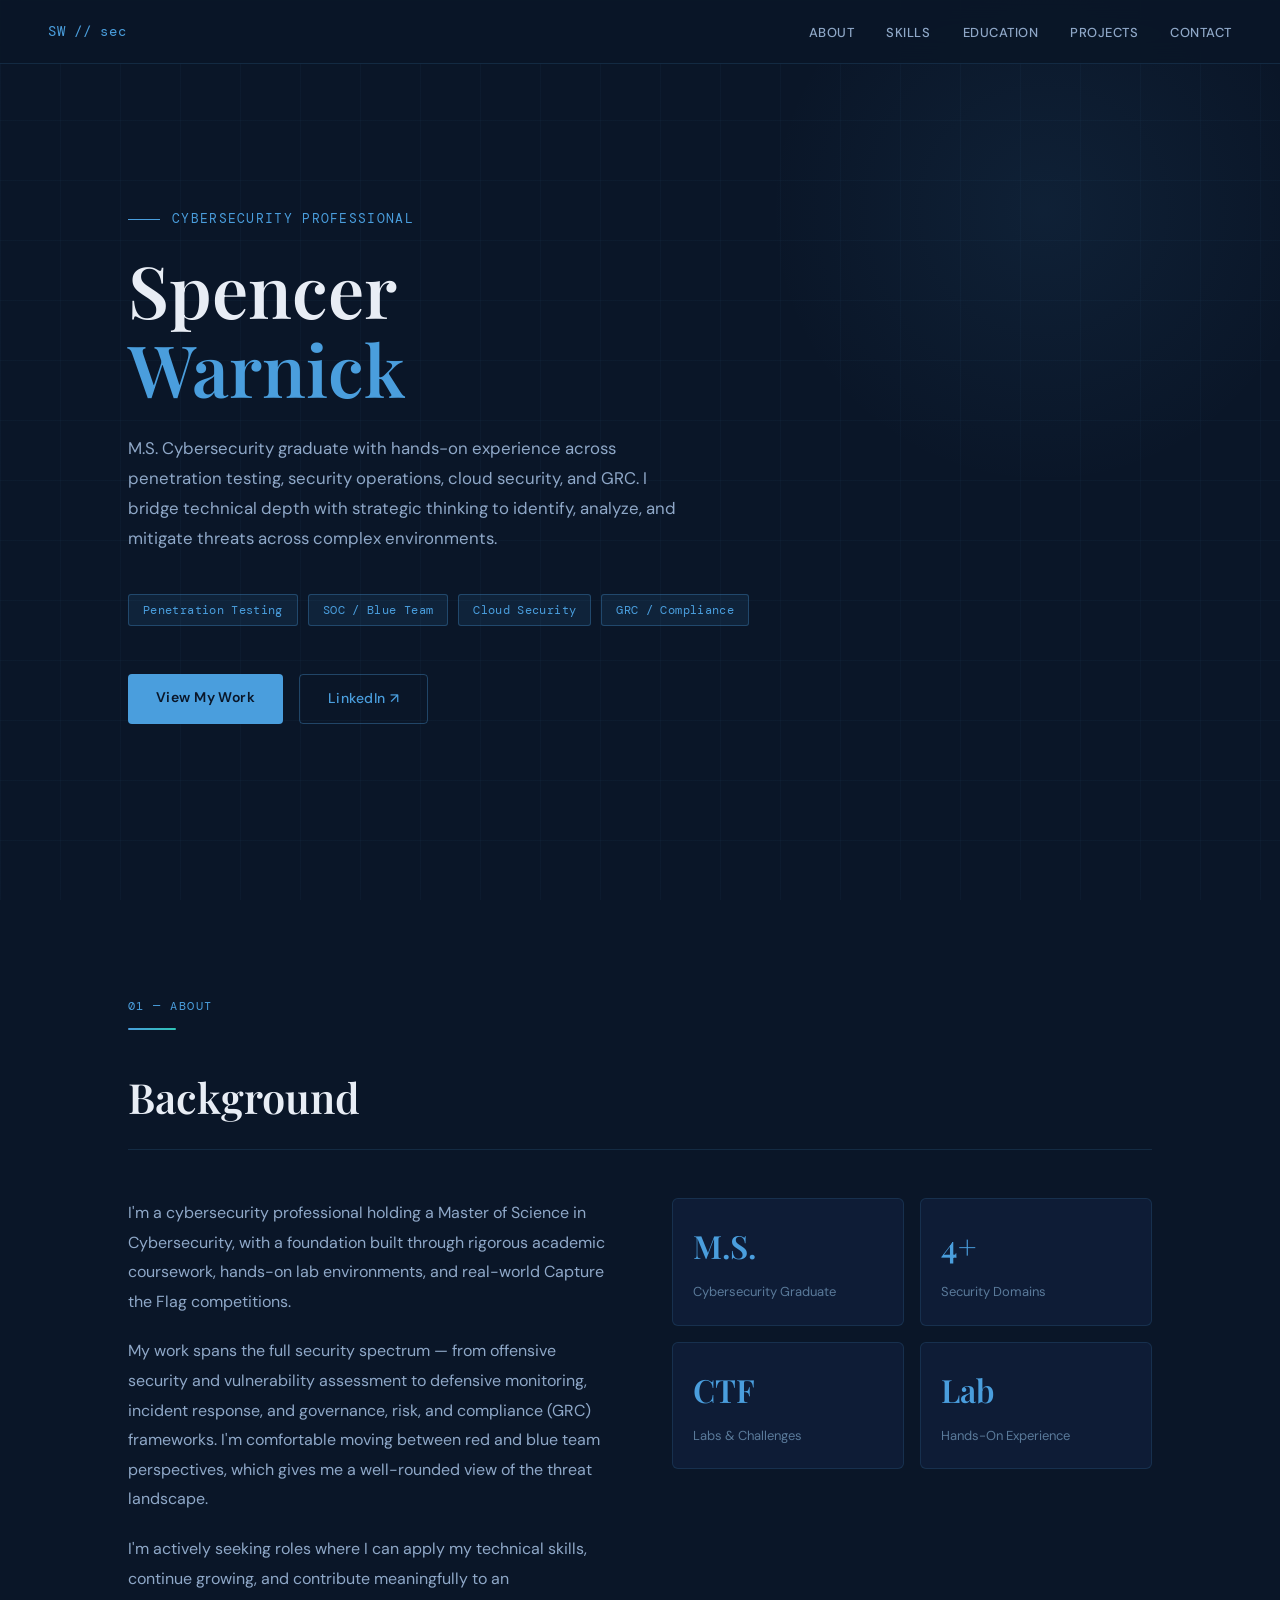
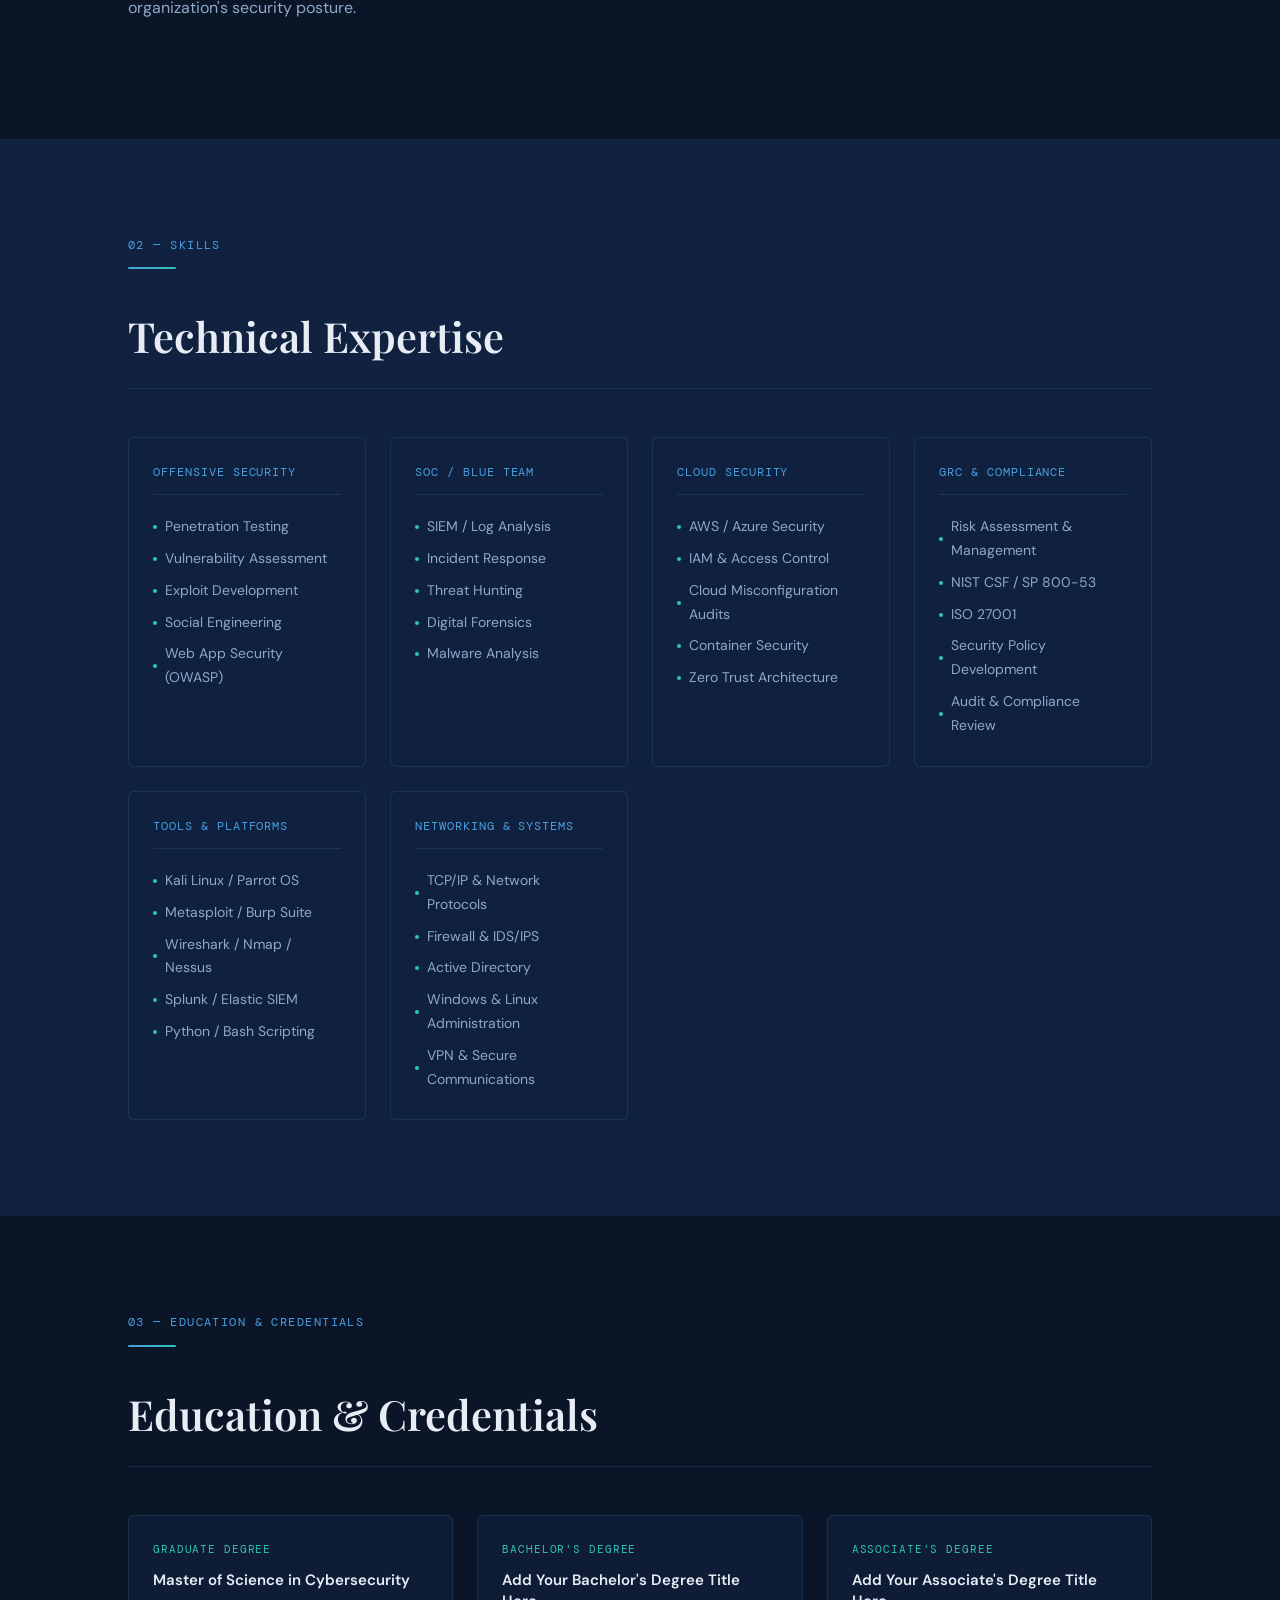
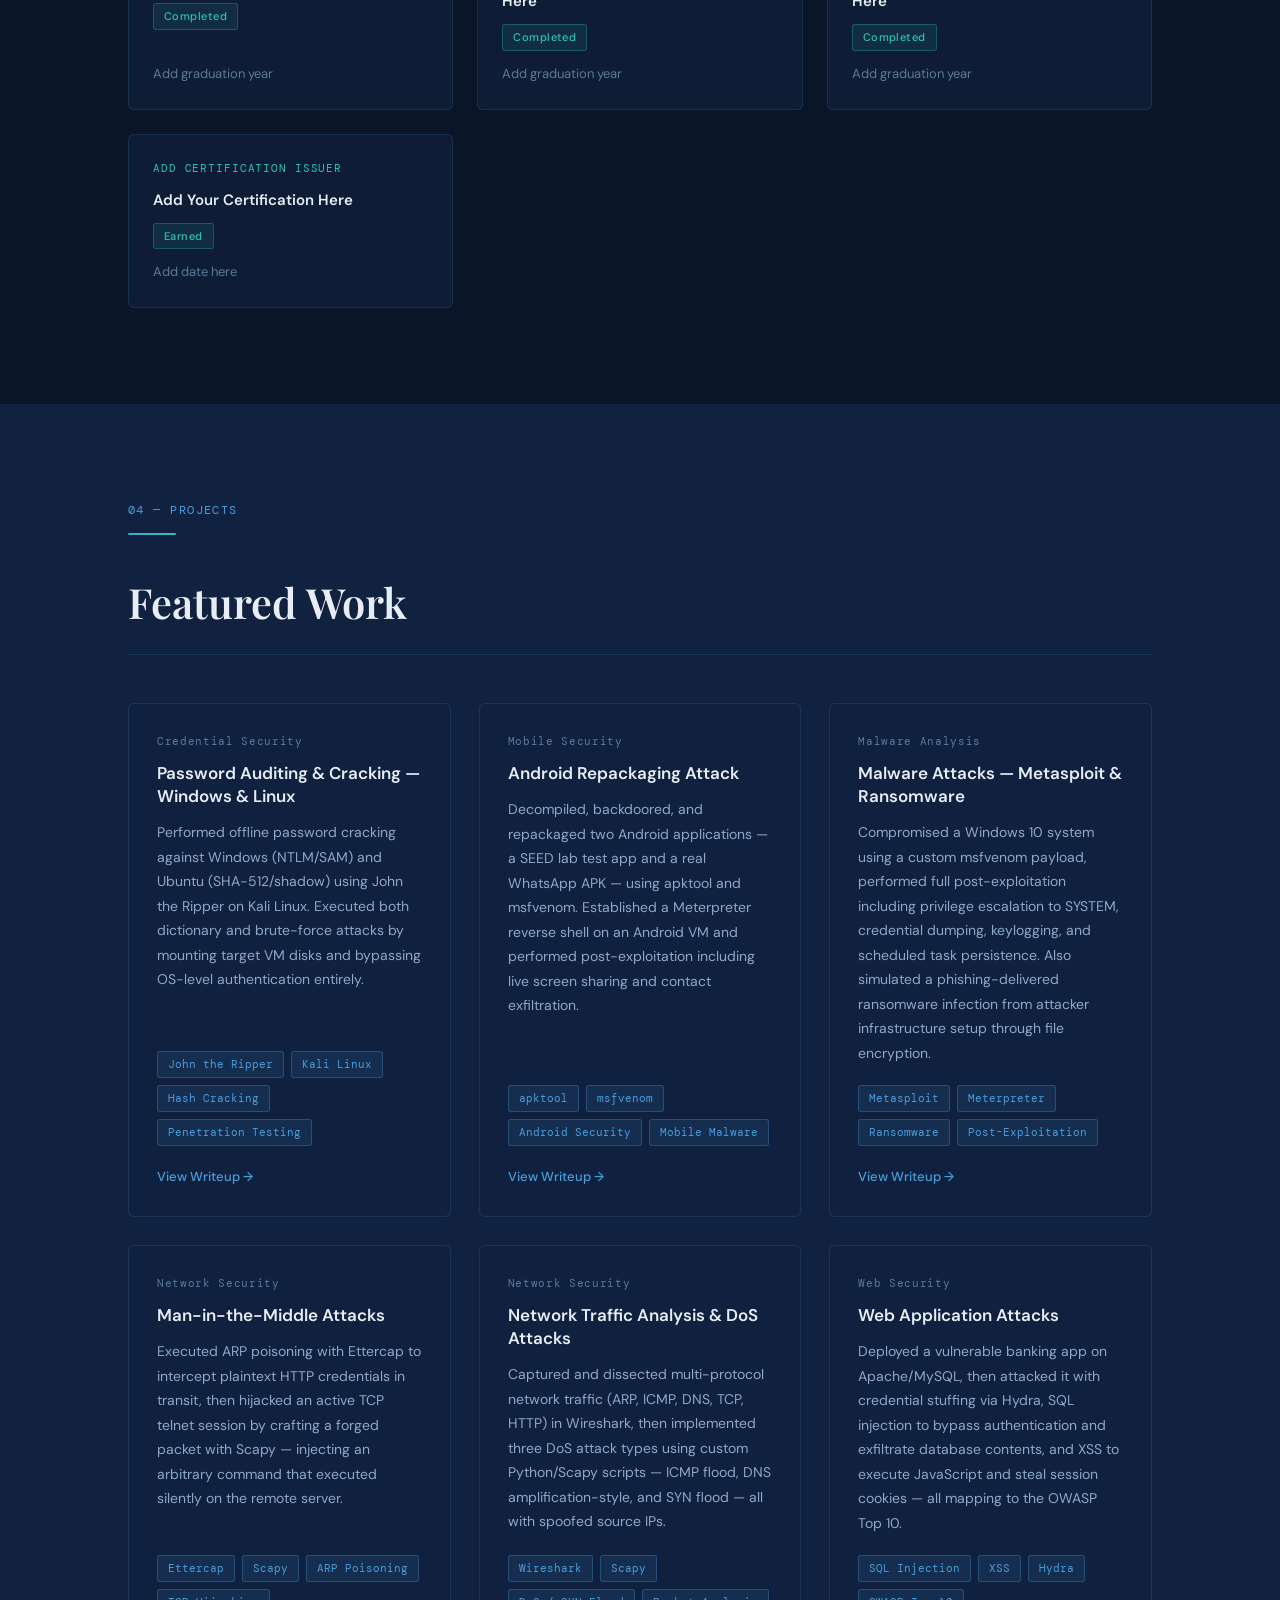
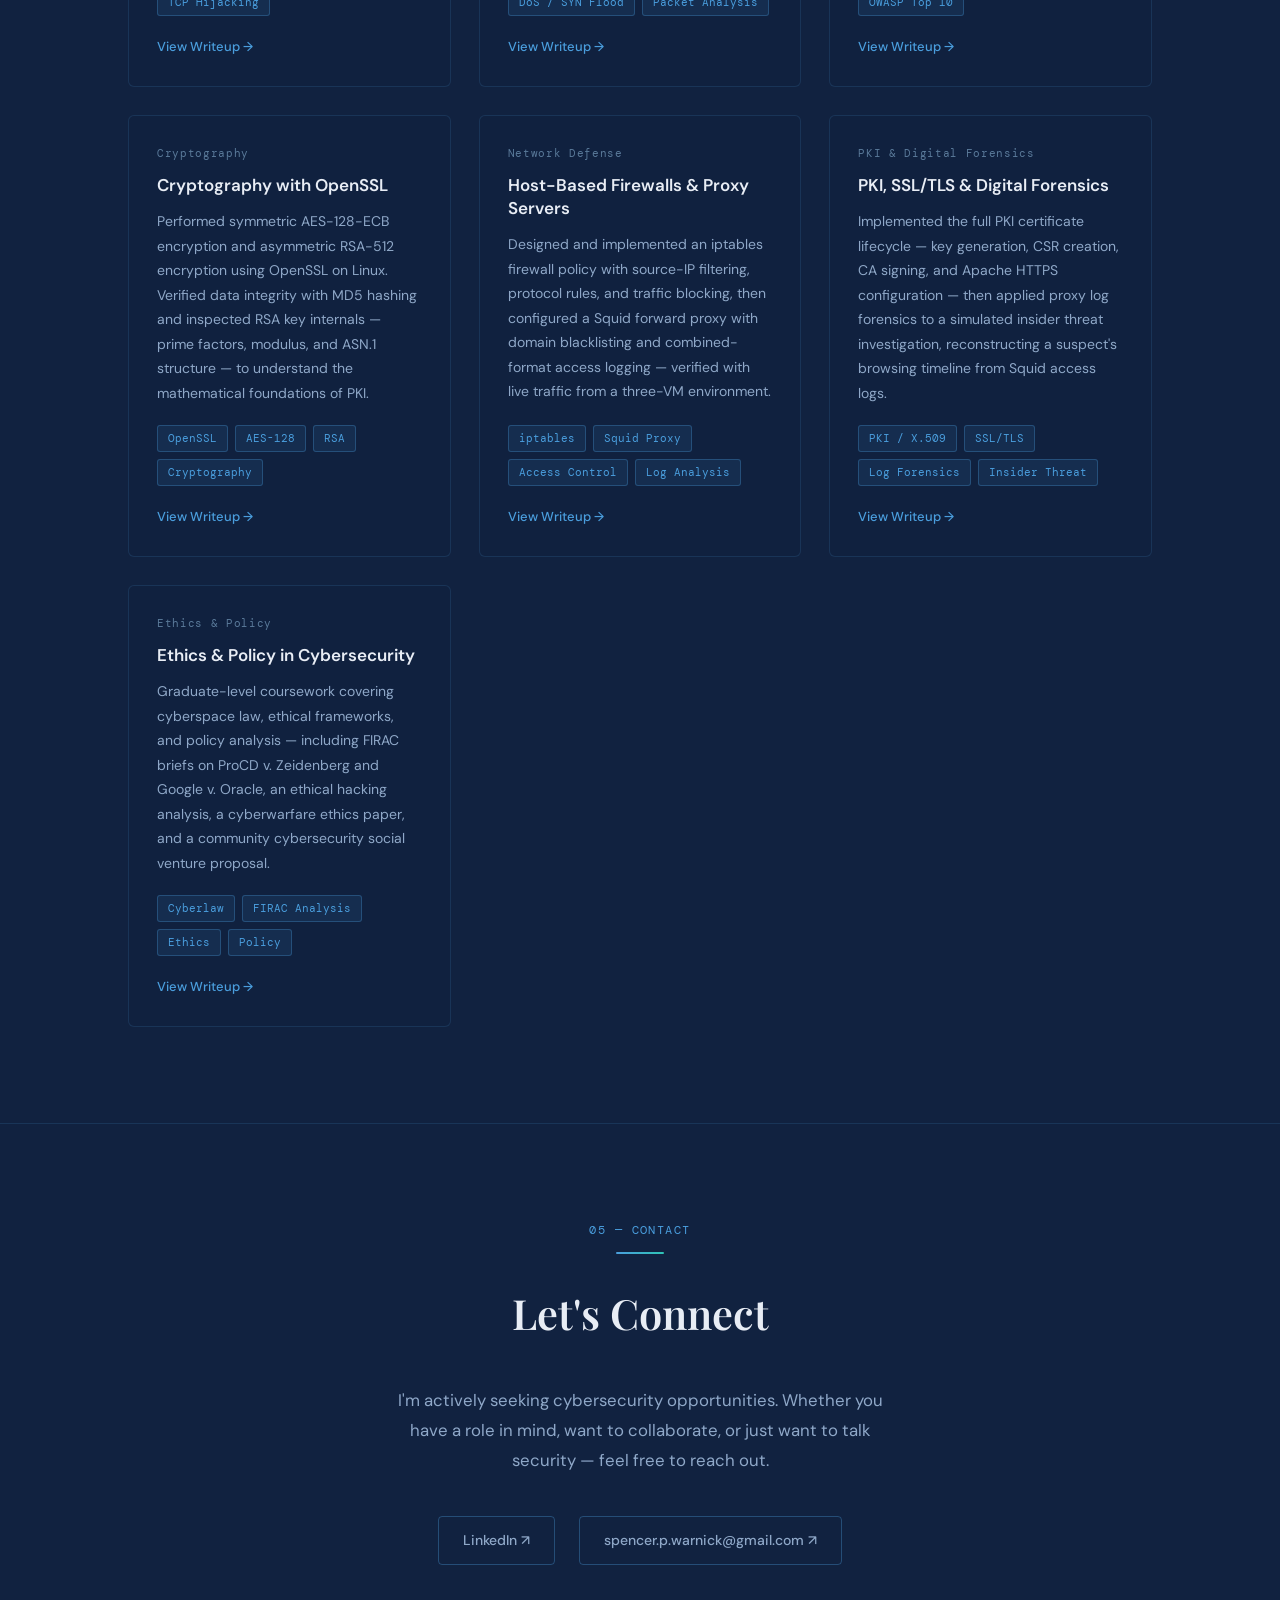
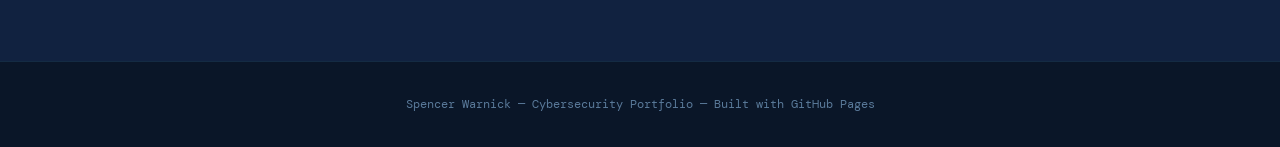
==== commit 85fbc594: "Add files via upload" ====
--- a/index.html
+++ b/index.html
@@ -923,6 +923,21 @@
       <a href="project-pki-forensics.html" class="project-link">View Writeup →</a>
     </div>
 
+    <div class="project-card">
+      <p class="project-number">Ethics & Policy</p>
+      <p class="project-title">Ethics & Policy in Cybersecurity</p>
+      <p class="project-desc">
+        Graduate-level coursework covering cyberspace law, ethical frameworks, and policy analysis — including FIRAC briefs on ProCD v. Zeidenberg and Google v. Oracle, an ethical hacking analysis, a cyberwarfare ethics paper, and a community cybersecurity social venture proposal.
+      </p>
+      <div class="project-tags">
+        <span class="project-tag">Cyberlaw</span>
+        <span class="project-tag">FIRAC Analysis</span>
+        <span class="project-tag">Ethics</span>
+        <span class="project-tag">Policy</span>
+      </div>
+      <a href="project-ethics-policy.html" class="project-link">View Writeup →</a>
+    </div>
+
   </div>
 </section>
 
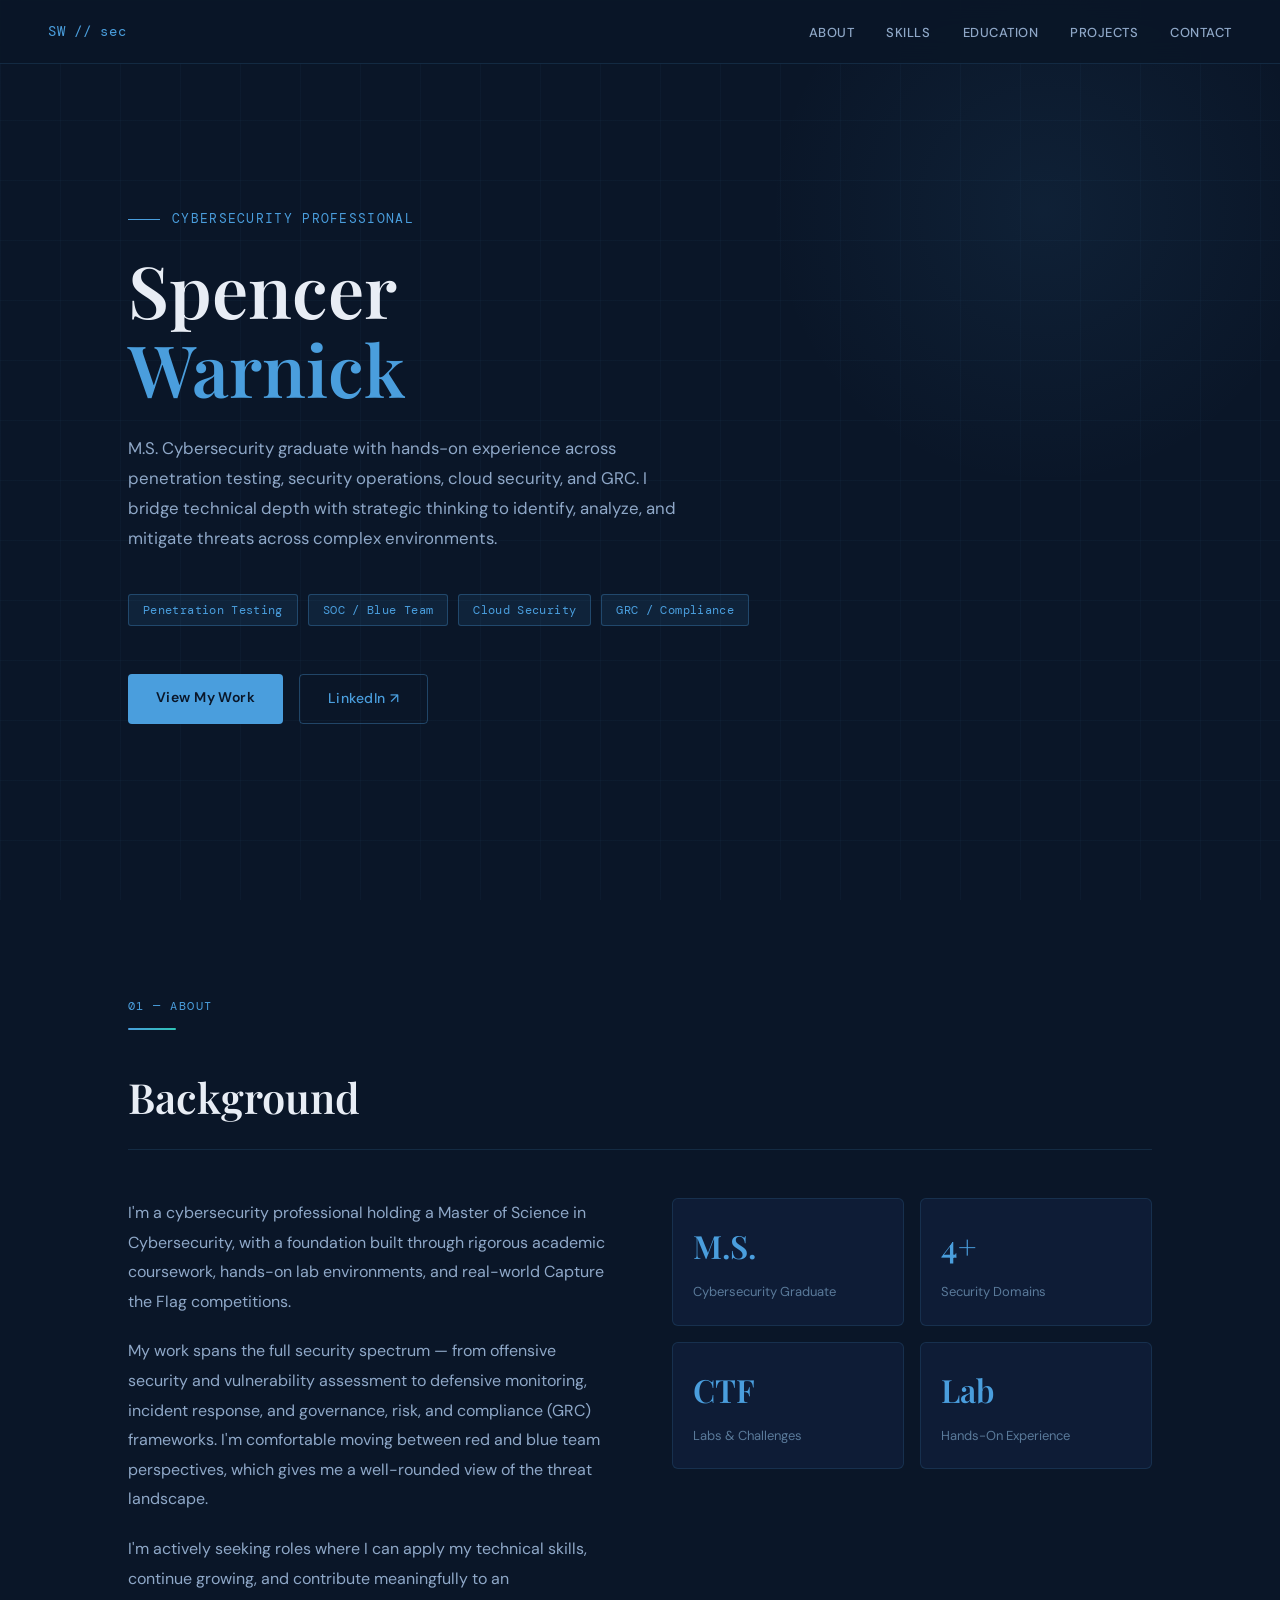
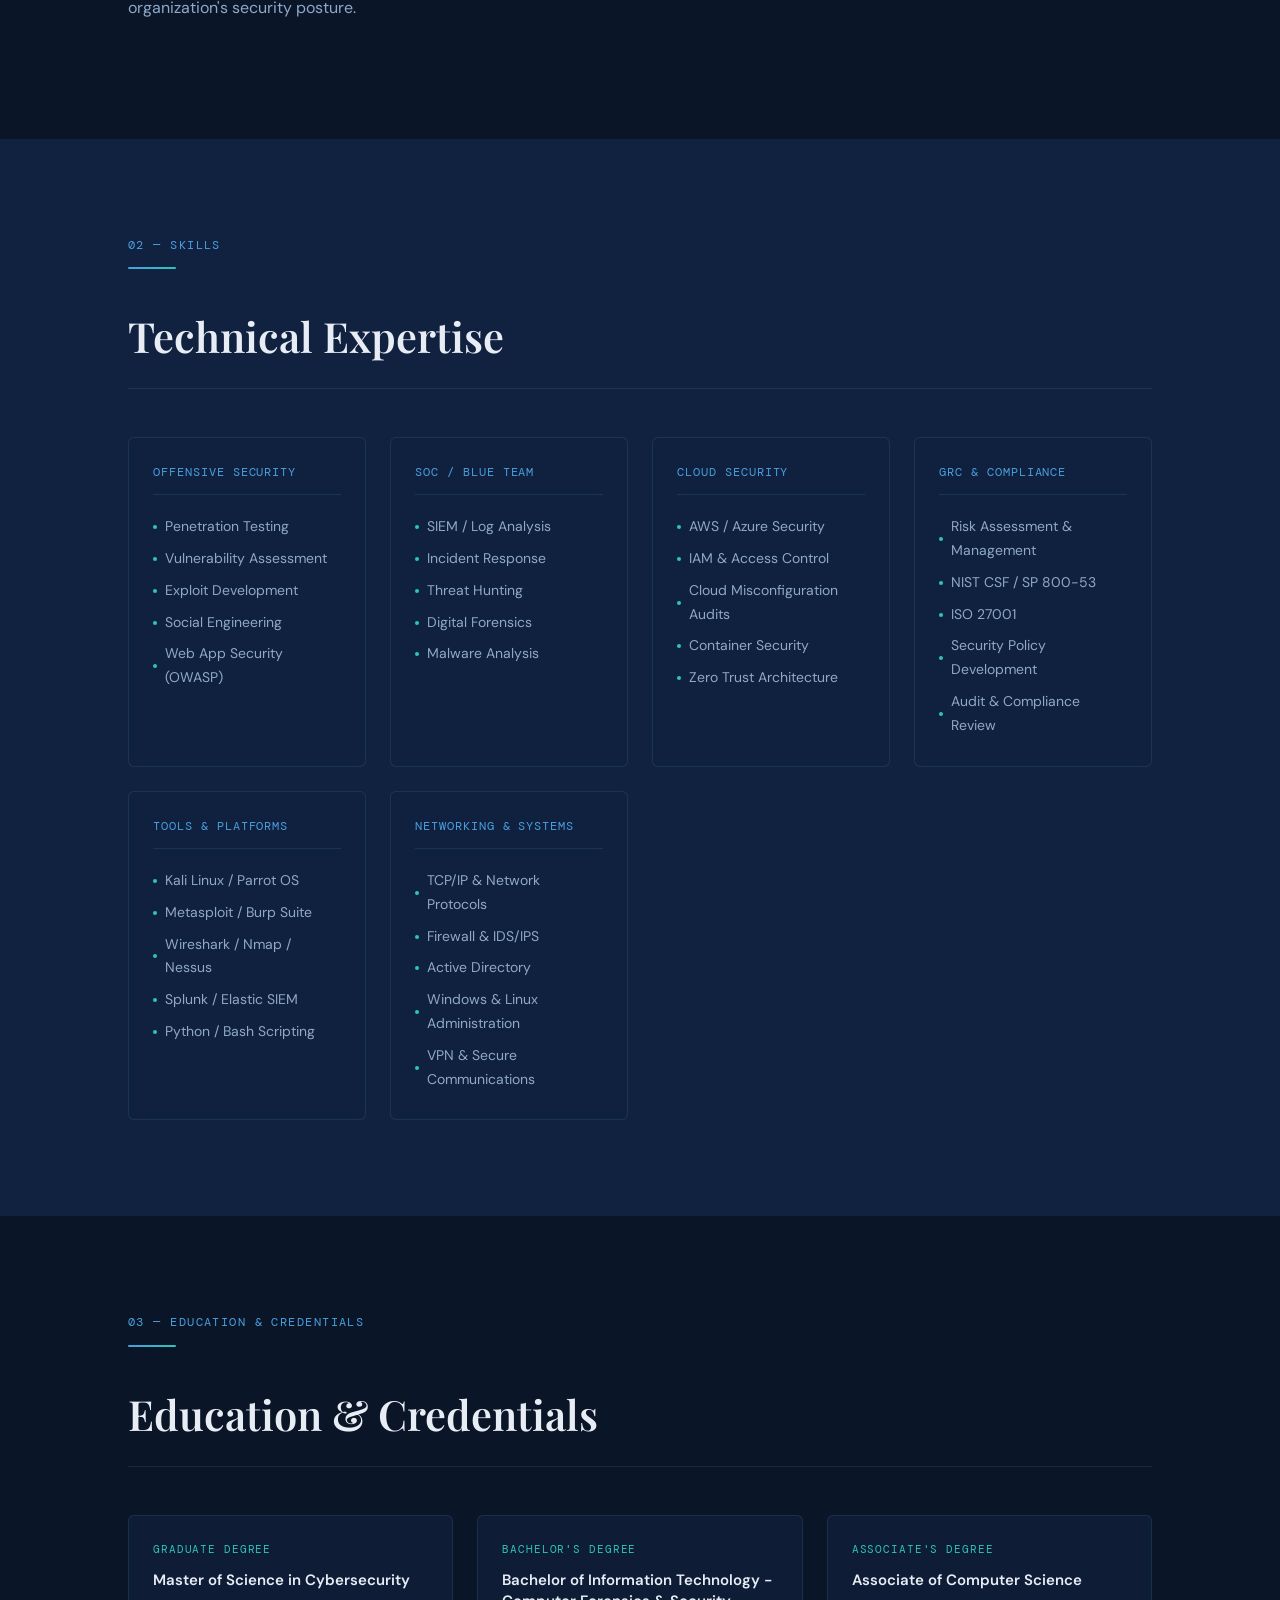
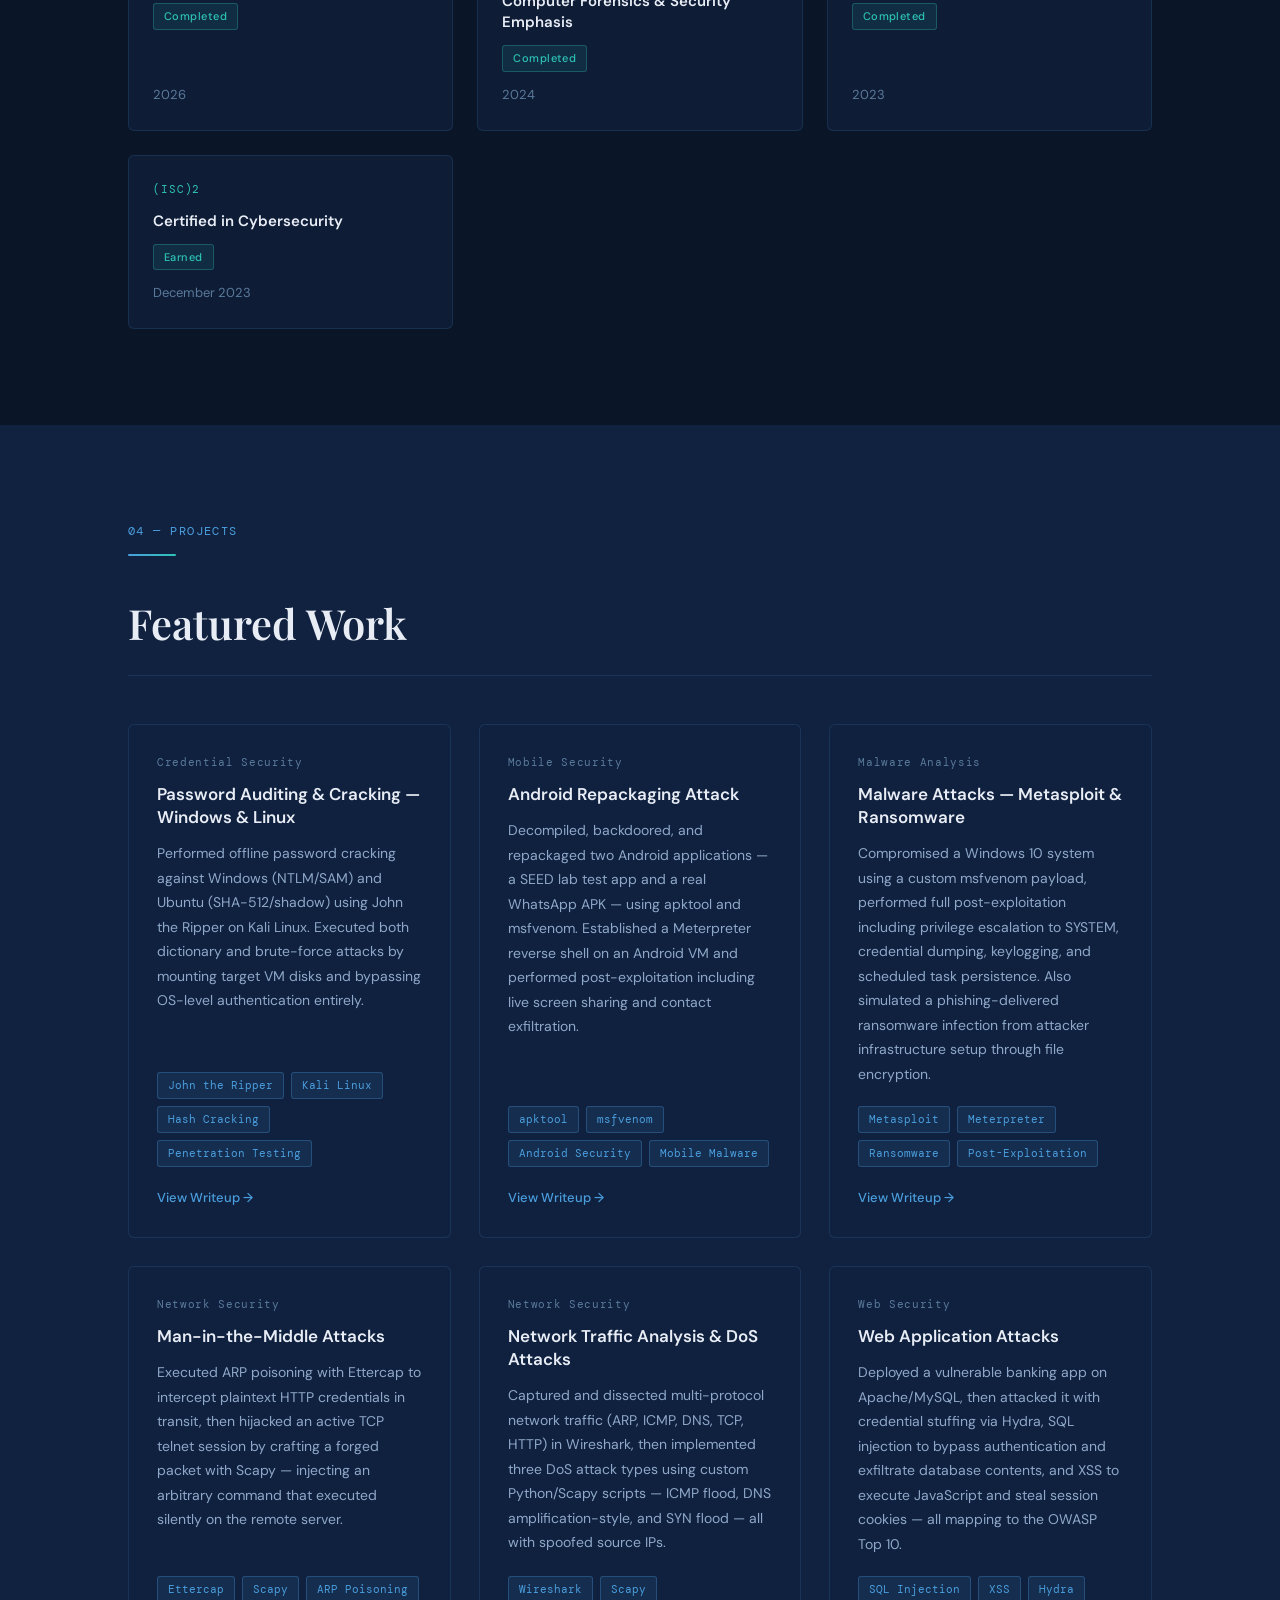
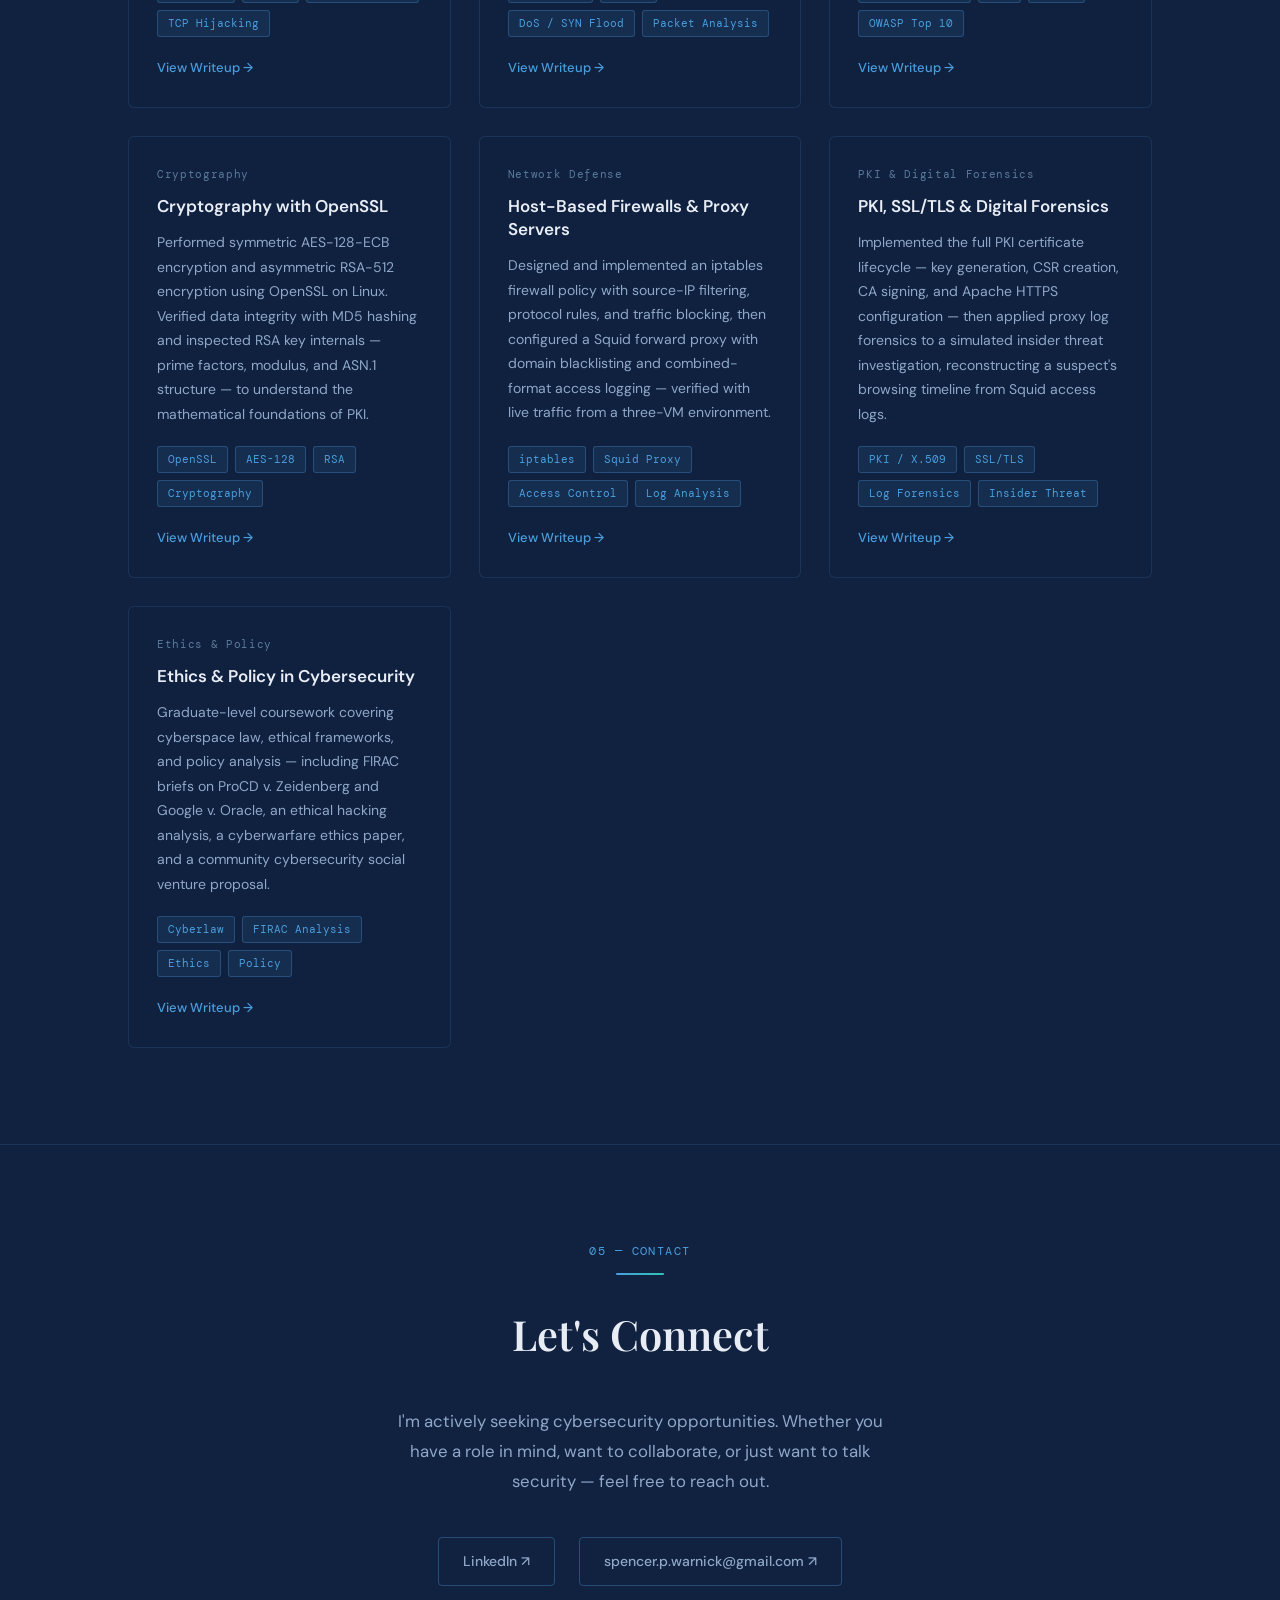
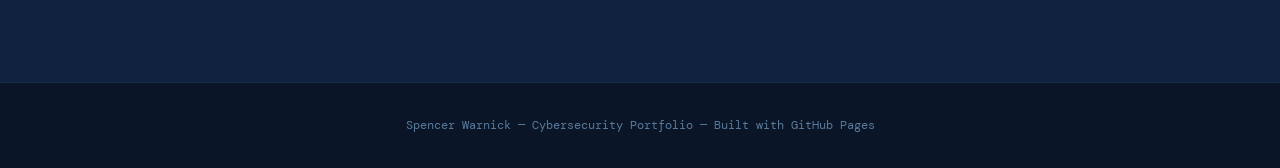
==== commit 655b1c96: "Update index.html with degrees/certs" ====
--- a/index.html
+++ b/index.html
@@ -754,28 +754,28 @@
       <p class="cert-issuer">Graduate Degree</p>
       <p class="cert-name">Master of Science in Cybersecurity</p>
       <span class="cert-status">Completed</span>
-      <p class="cert-date">Add graduation year</p>
+      <p class="cert-date">2026</p>
     </div>
 
     <div class="cert-card">
       <p class="cert-issuer">Bachelor's Degree</p>
-      <p class="cert-name">Add Your Bachelor's Degree Title Here</p>
+      <p class="cert-name">Bachelor of Information Technology - Computer Forensics & Security Emphasis</p>
       <span class="cert-status">Completed</span>
-      <p class="cert-date">Add graduation year</p>
+      <p class="cert-date">2024</p>
     </div>
 
     <div class="cert-card">
       <p class="cert-issuer">Associate's Degree</p>
-      <p class="cert-name">Add Your Associate's Degree Title Here</p>
+      <p class="cert-name">Associate of Computer Science</p>
       <span class="cert-status">Completed</span>
-      <p class="cert-date">Add graduation year</p>
+      <p class="cert-date">2023</p>
     </div>
 
     <div class="cert-card">
-      <p class="cert-issuer">Add Certification Issuer</p>
-      <p class="cert-name">Add Your Certification Here</p>
+      <p class="cert-issuer">(ISC)2</p>
+      <p class="cert-name">Certified in Cybersecurity</p>
       <span class="cert-status">Earned</span>
-      <p class="cert-date">Add date here</p>
+      <p class="cert-date">December 2023</p>
     </div>
 
   </div>
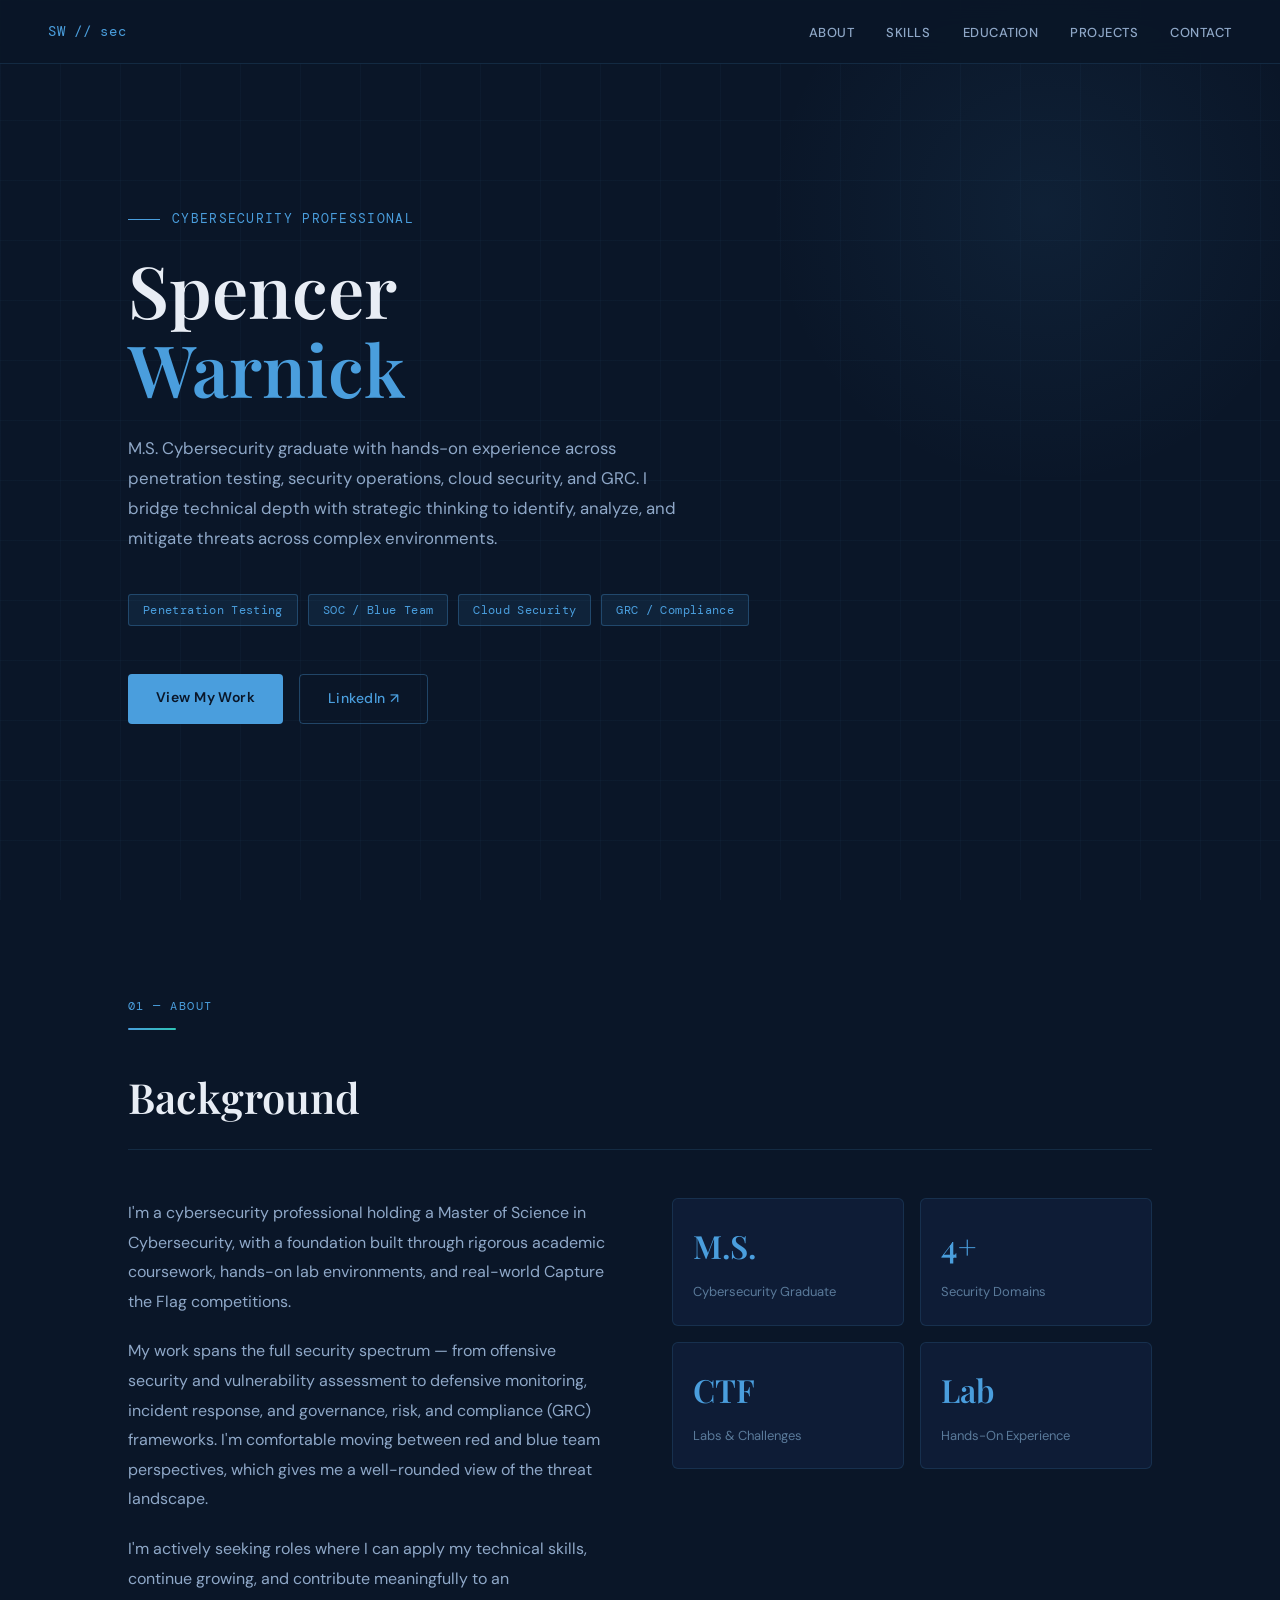
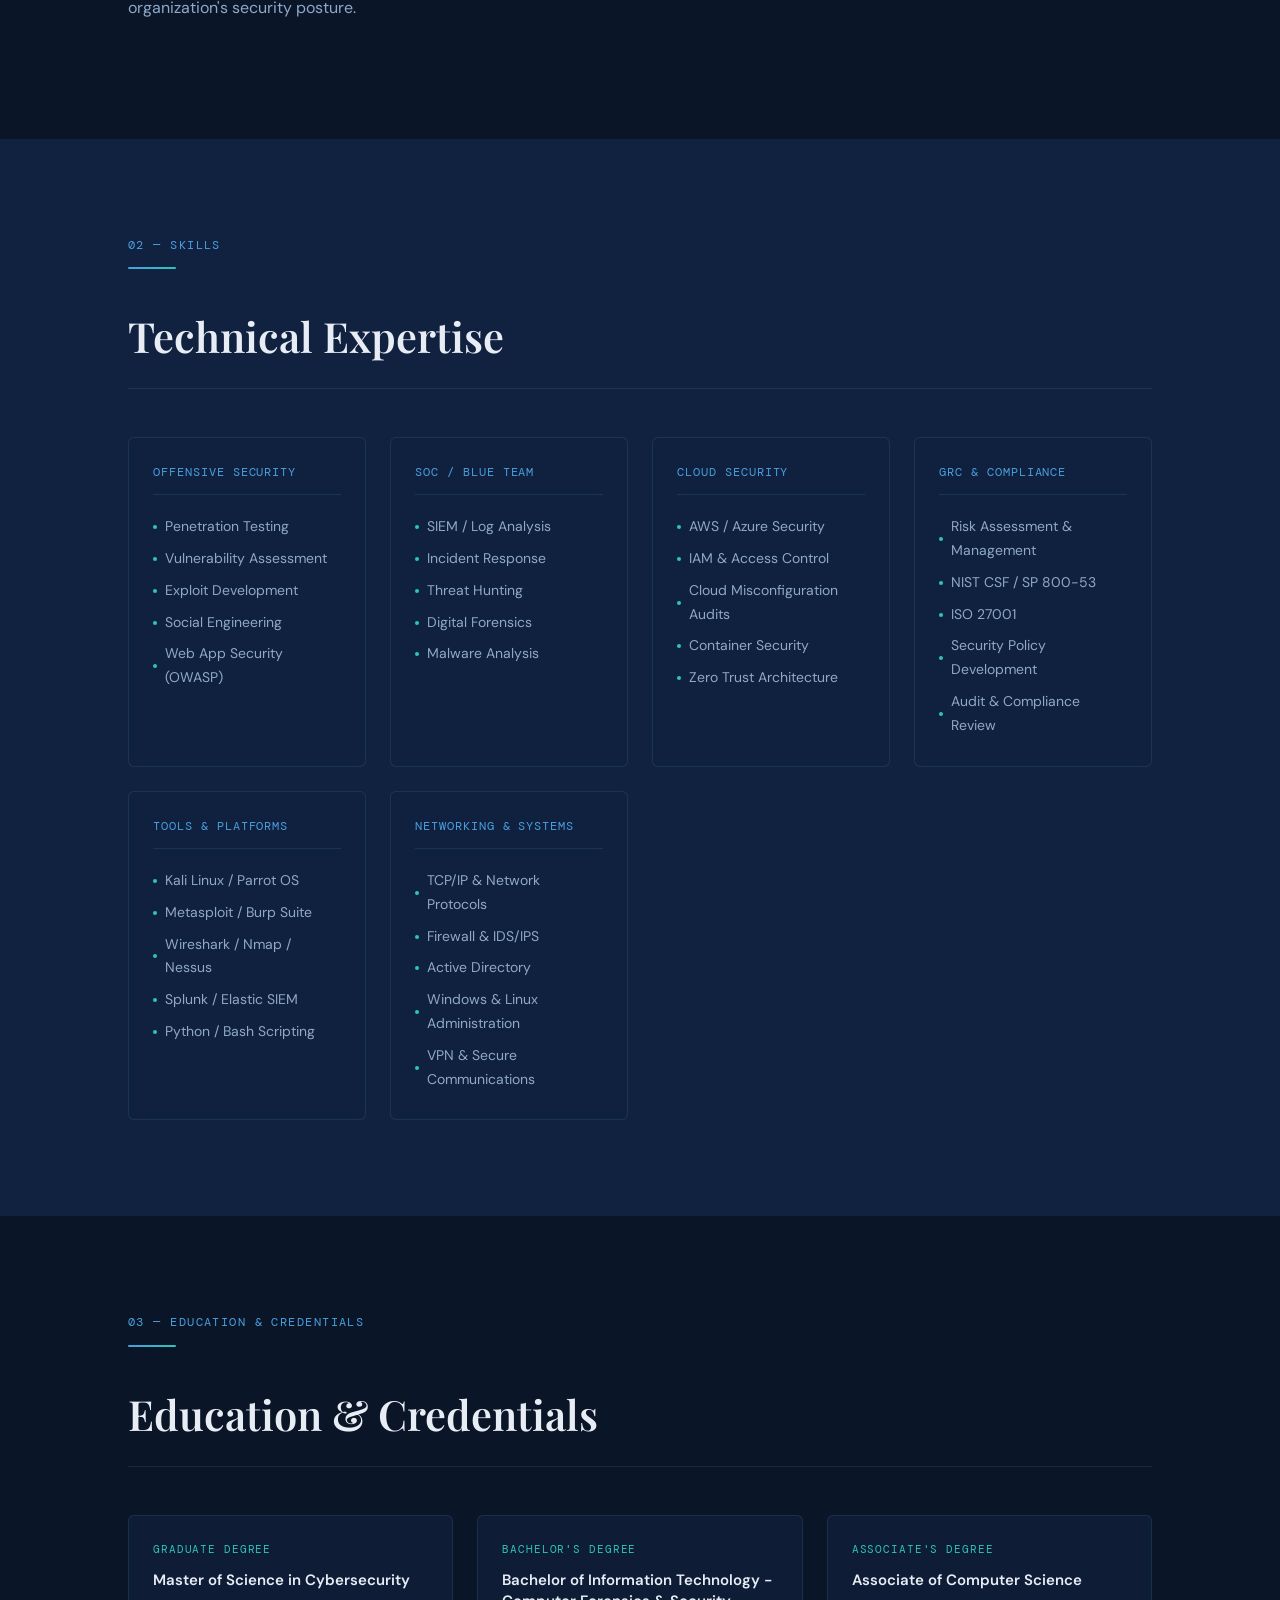
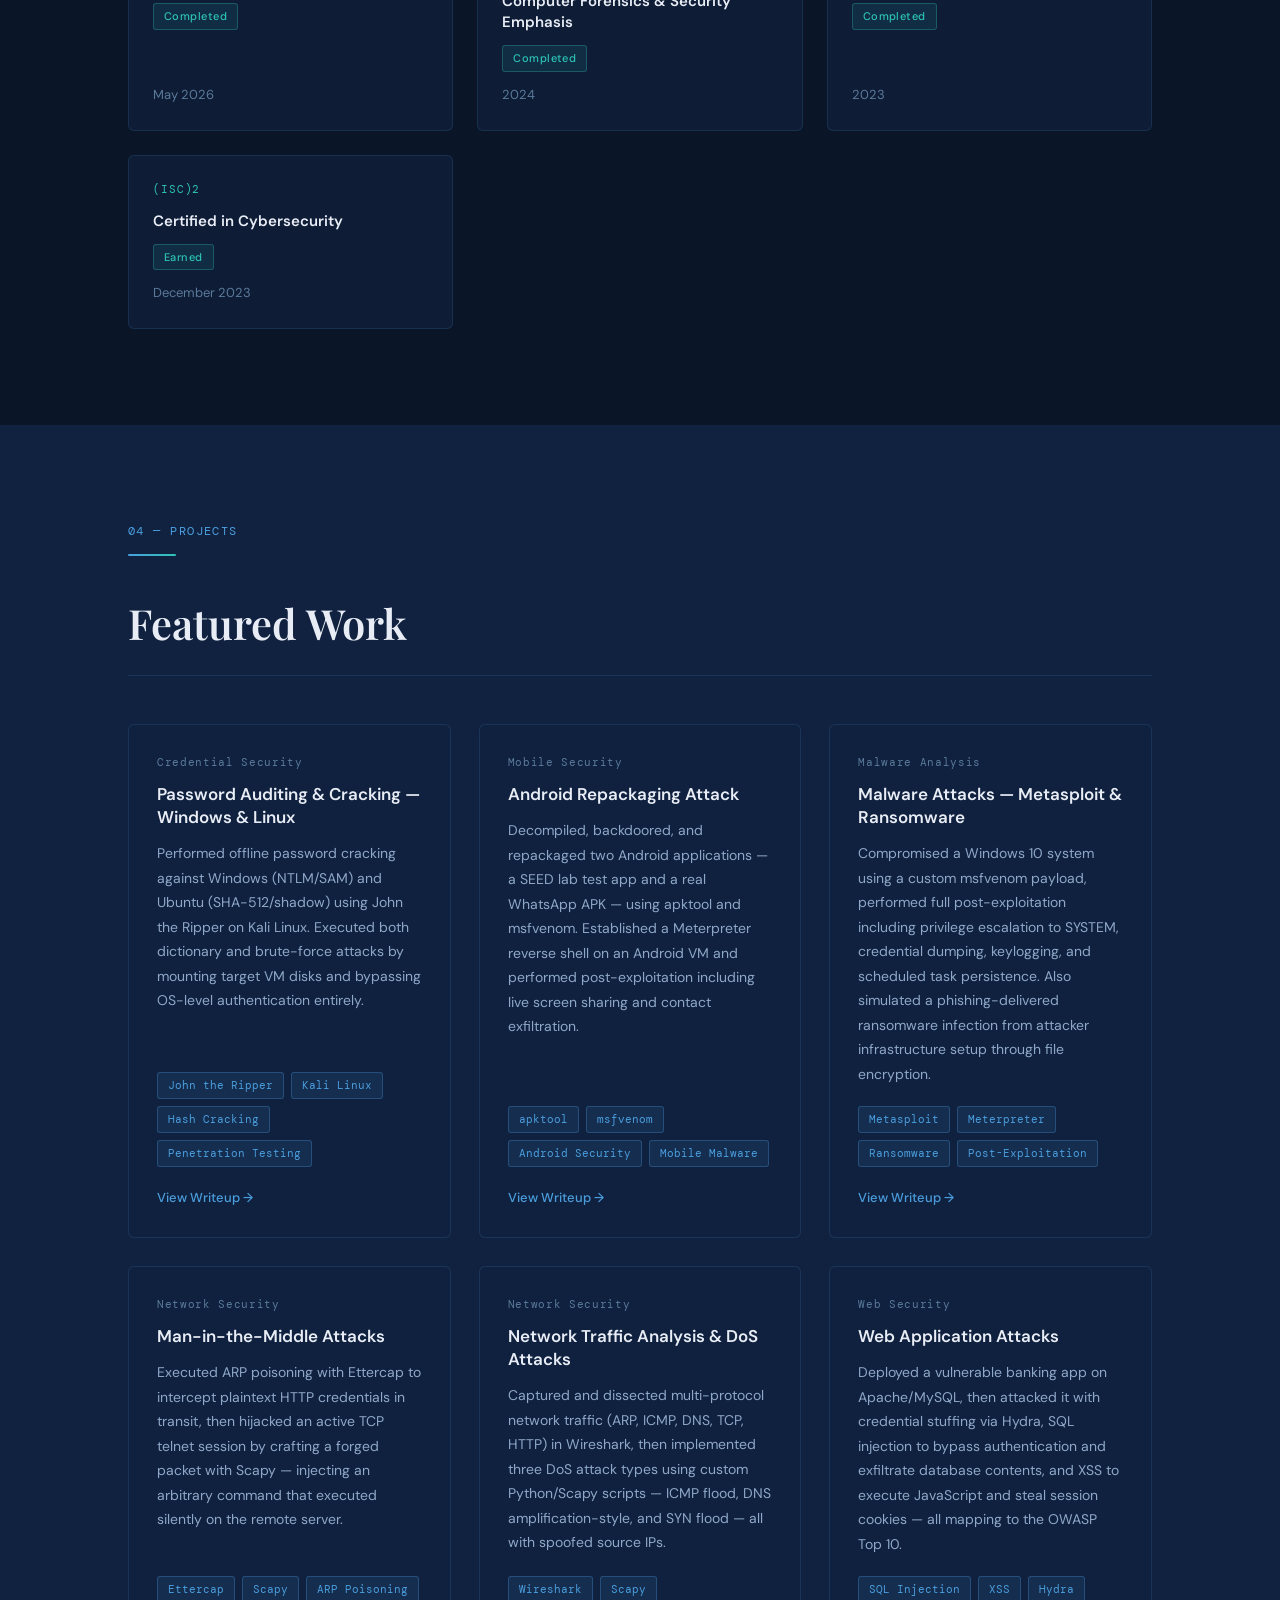
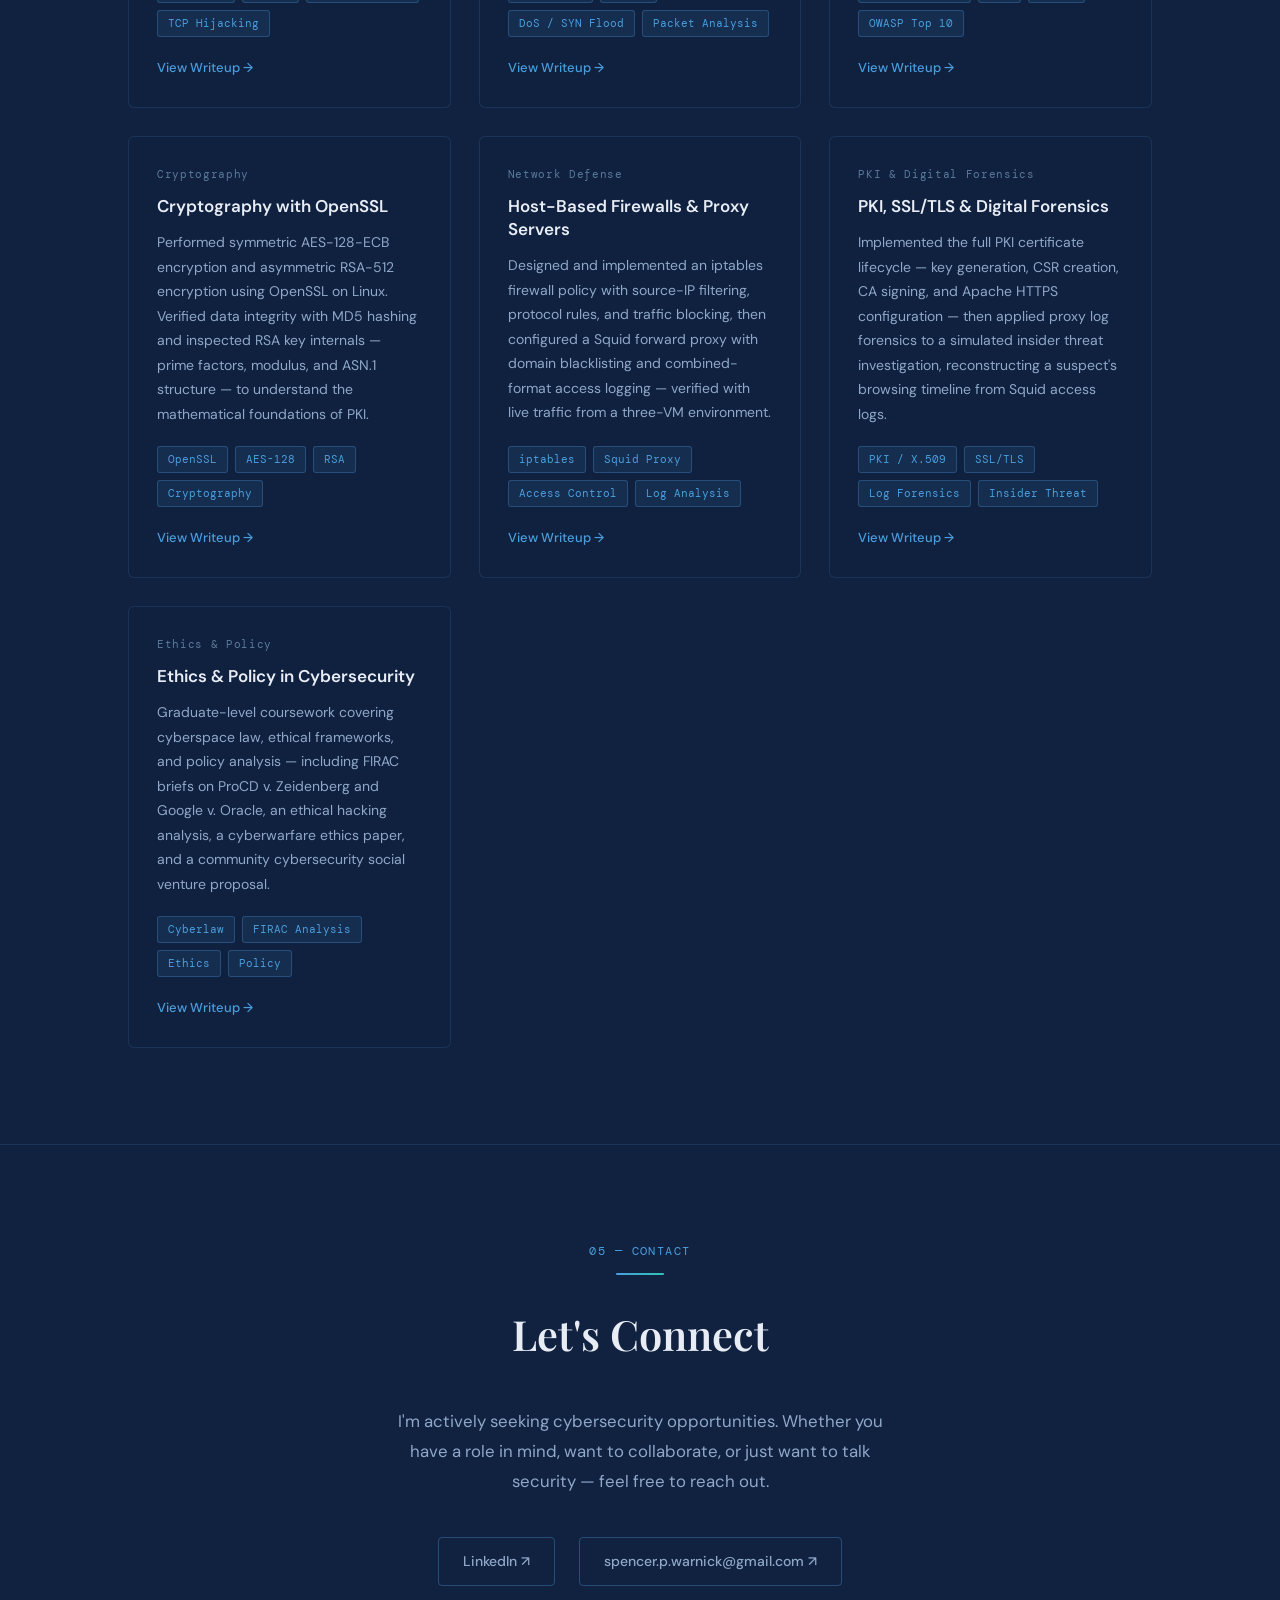
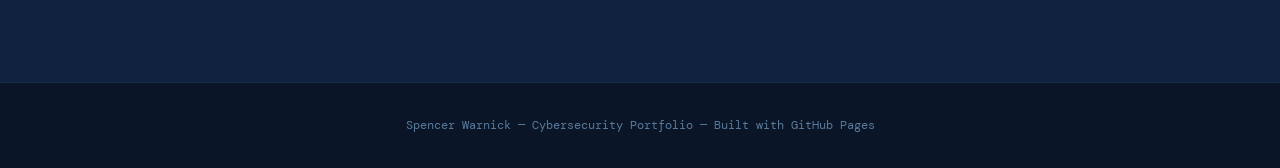
==== commit b9215a5d: "Add files via upload" ====
--- a/index.html
+++ b/index.html
@@ -754,7 +754,7 @@
       <p class="cert-issuer">Graduate Degree</p>
       <p class="cert-name">Master of Science in Cybersecurity</p>
       <span class="cert-status">Completed</span>
-      <p class="cert-date">2026</p>
+      <p class="cert-date">May 2026</p>
     </div>
 
     <div class="cert-card">
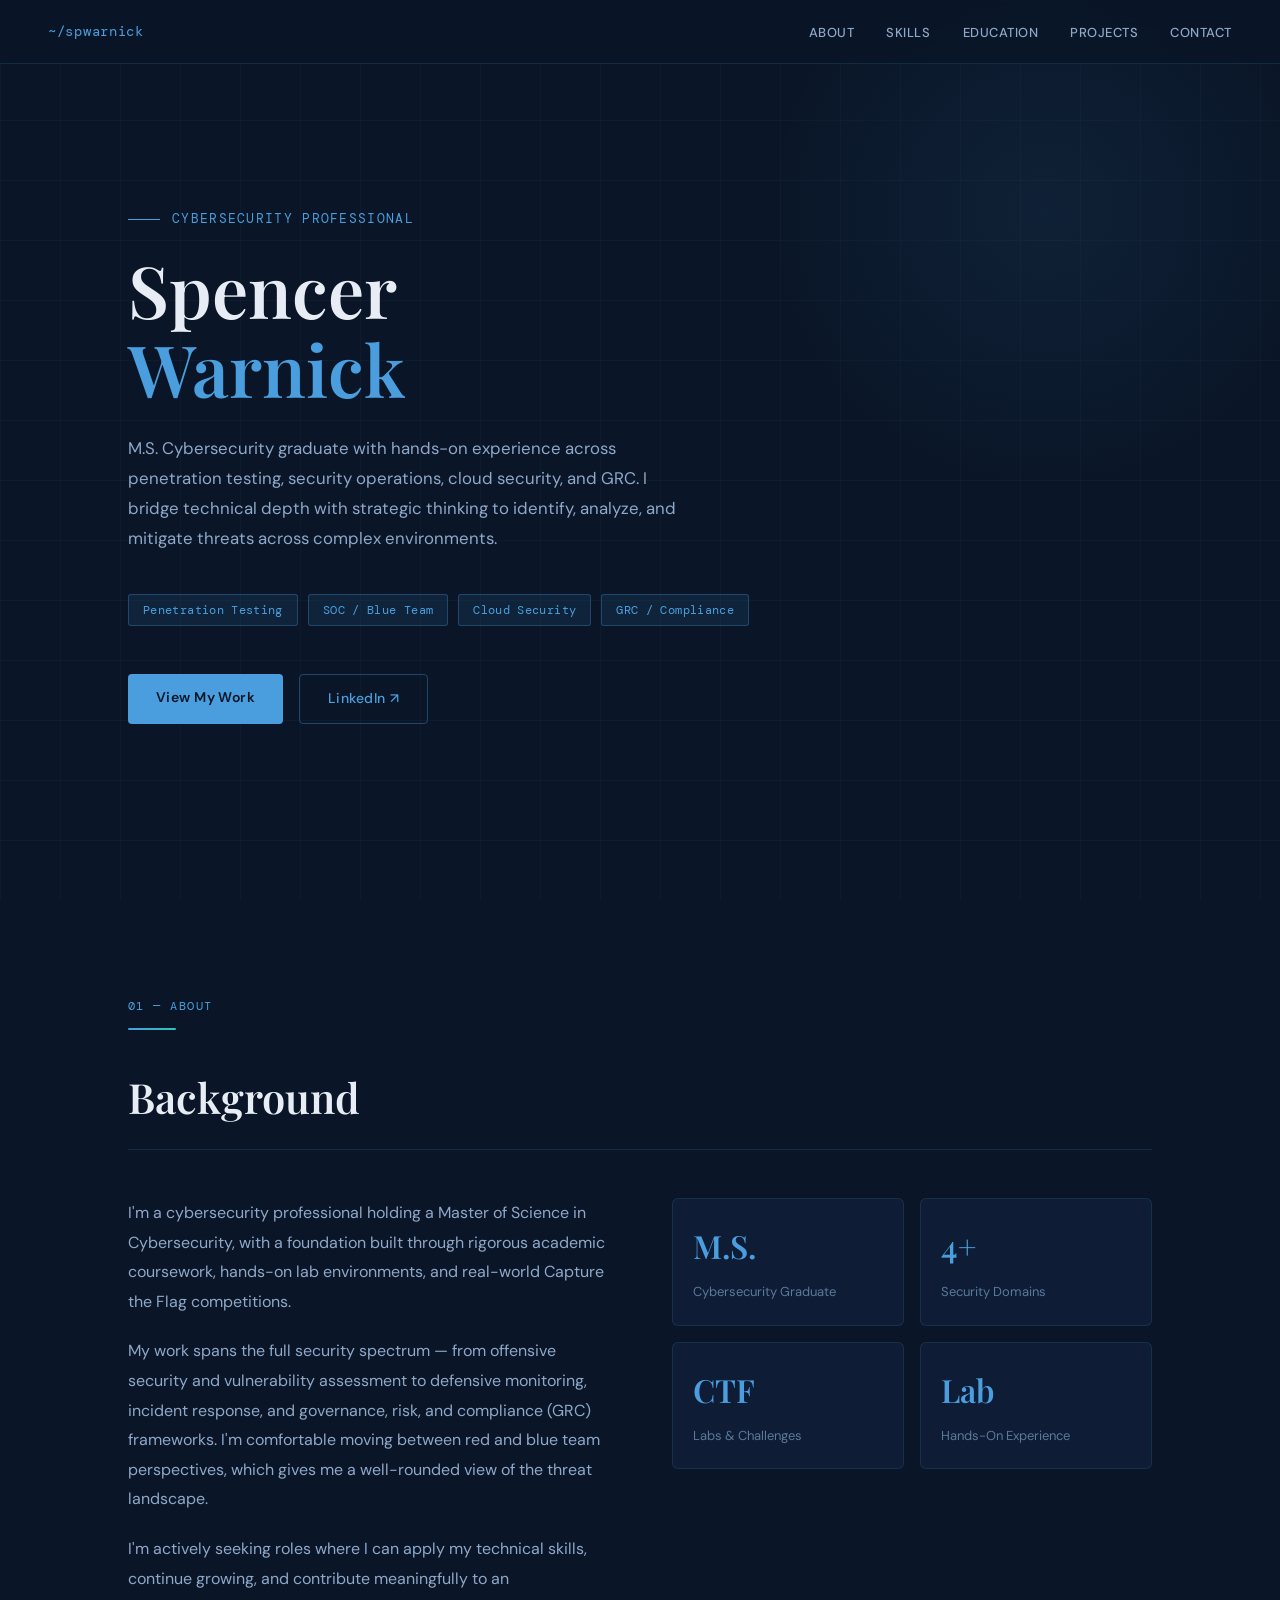
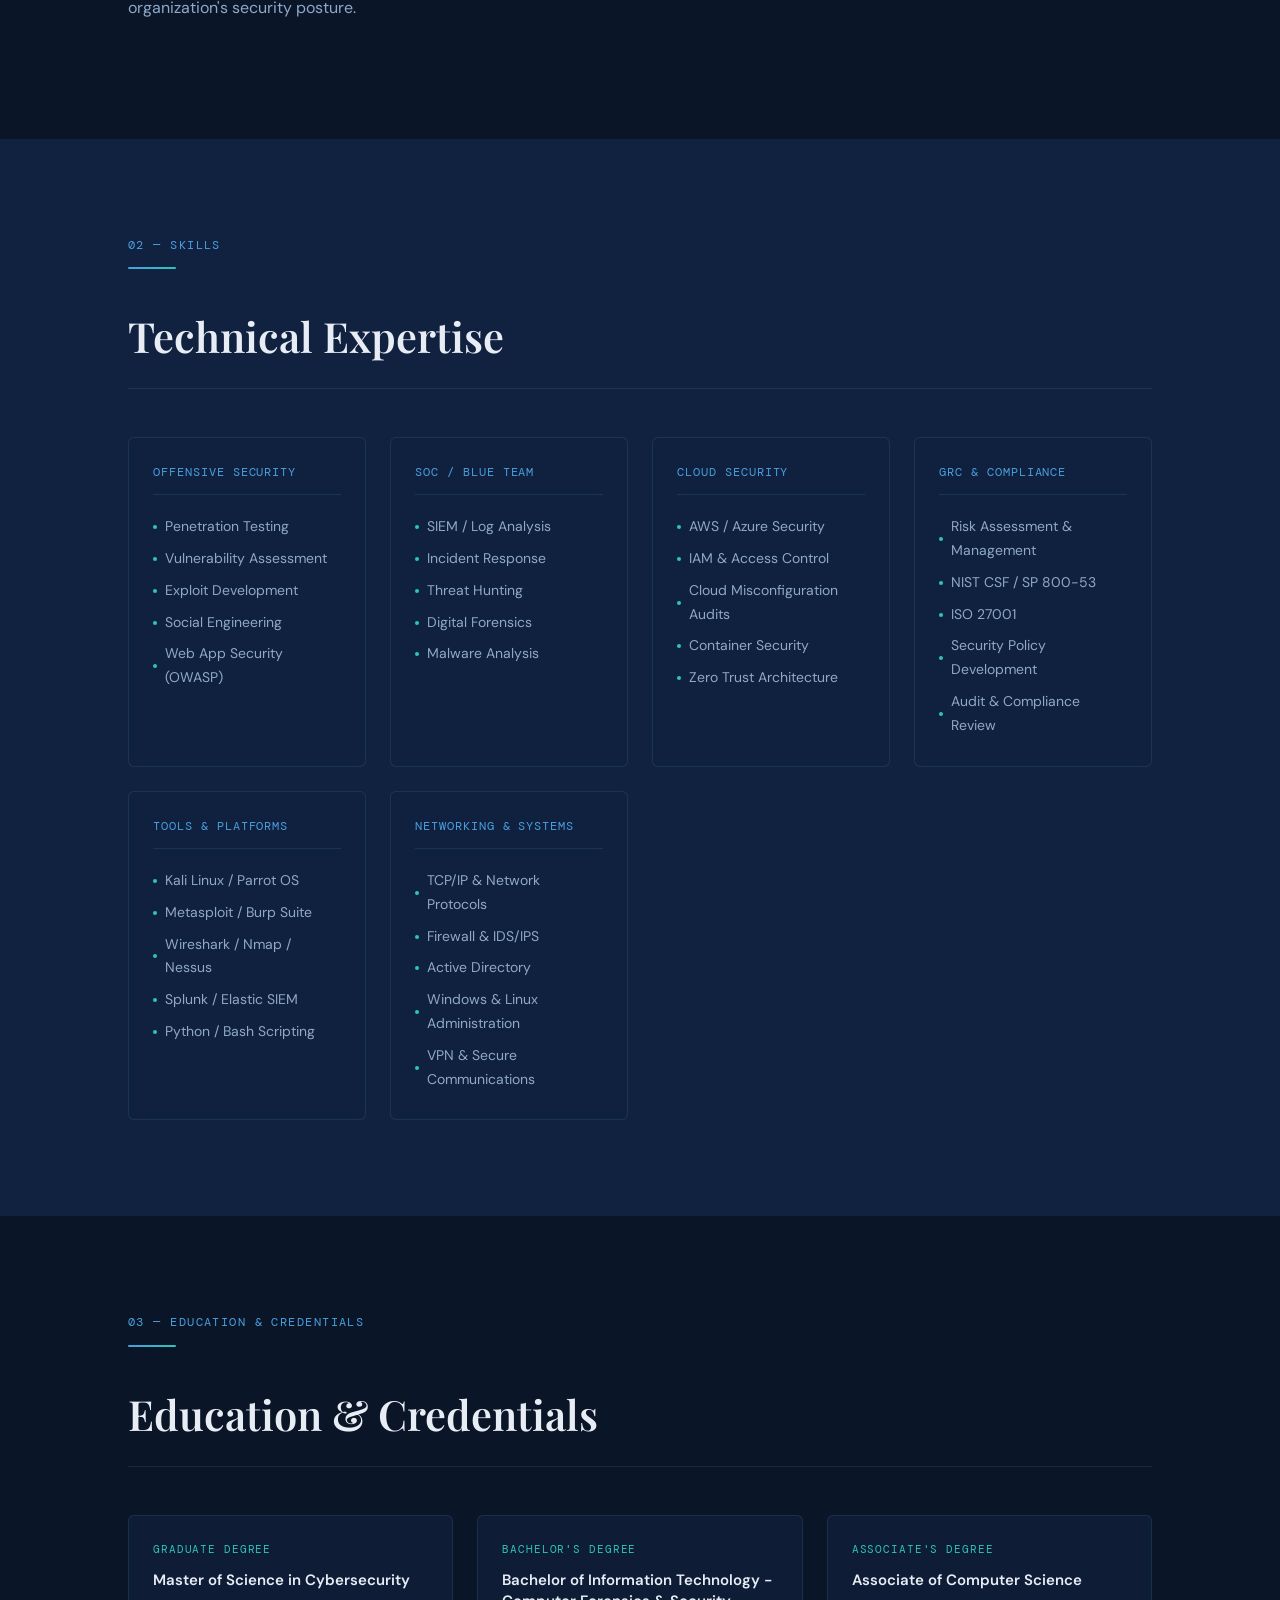
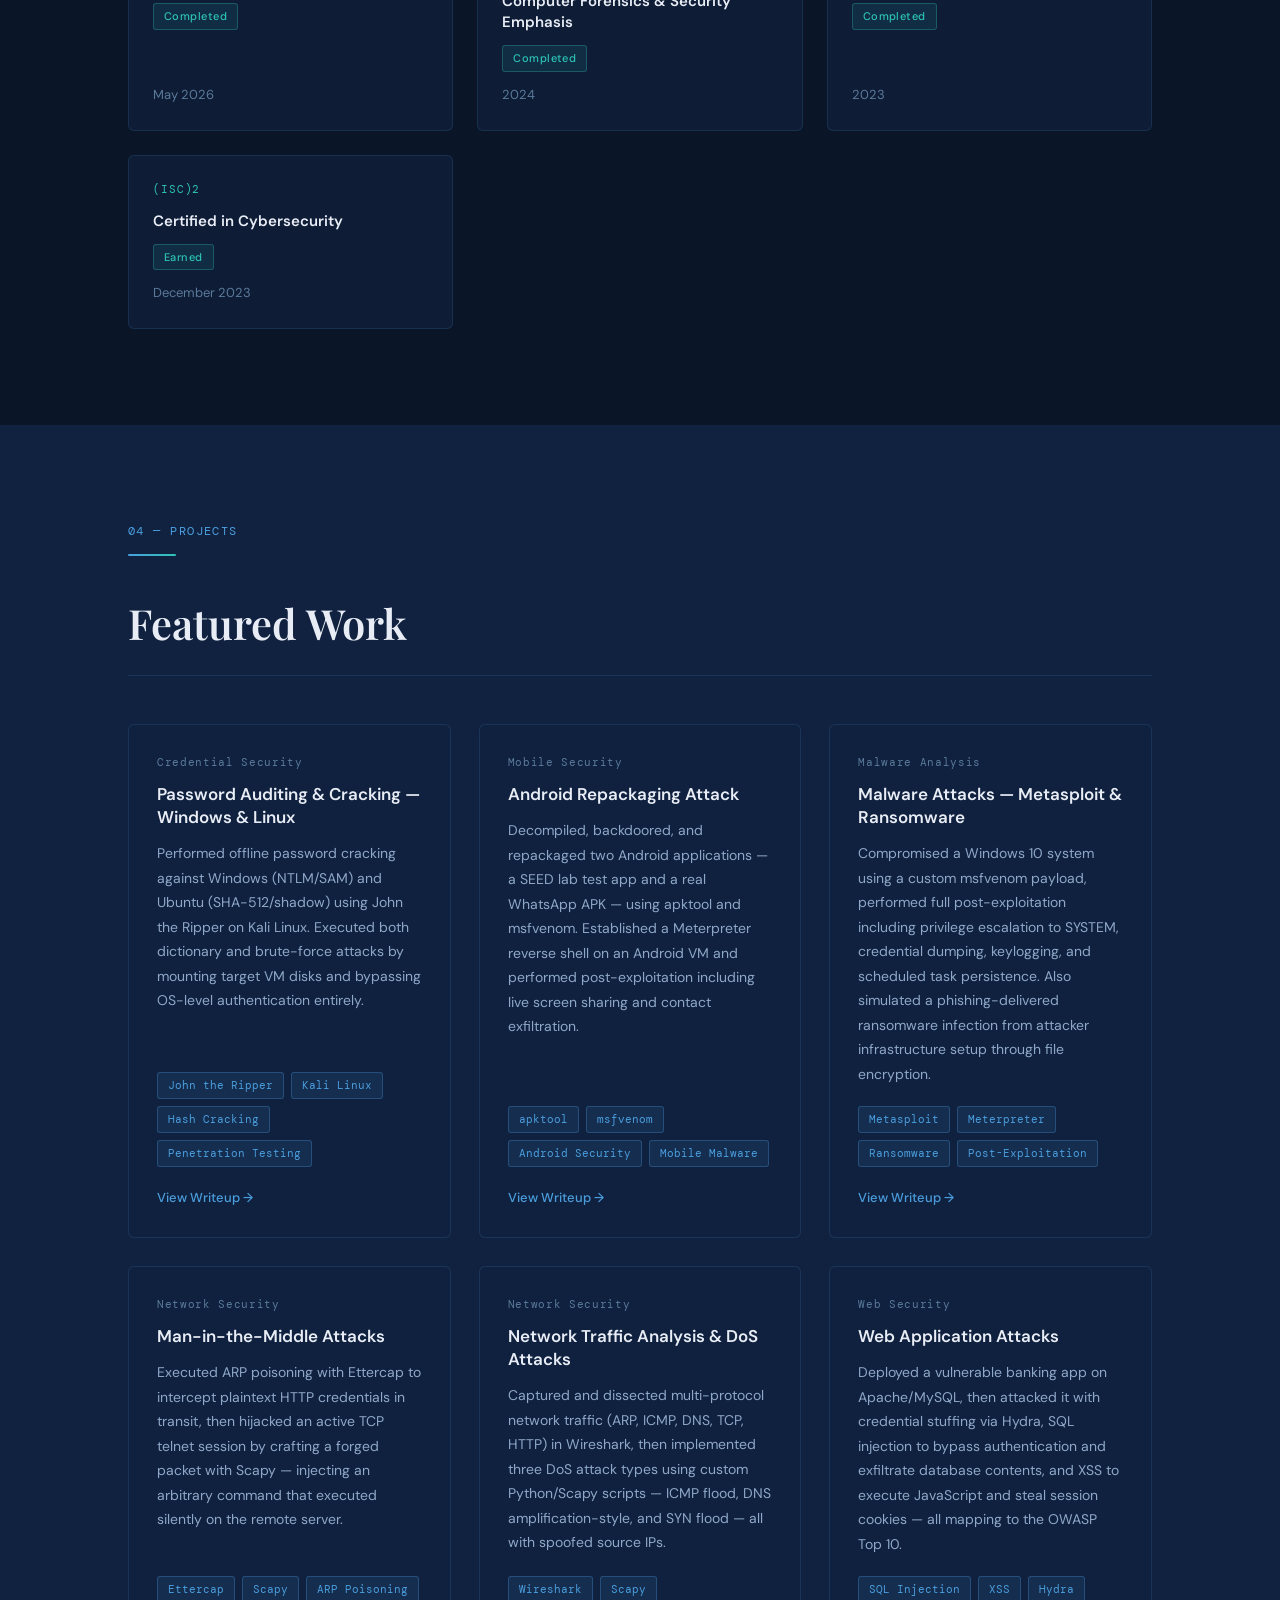
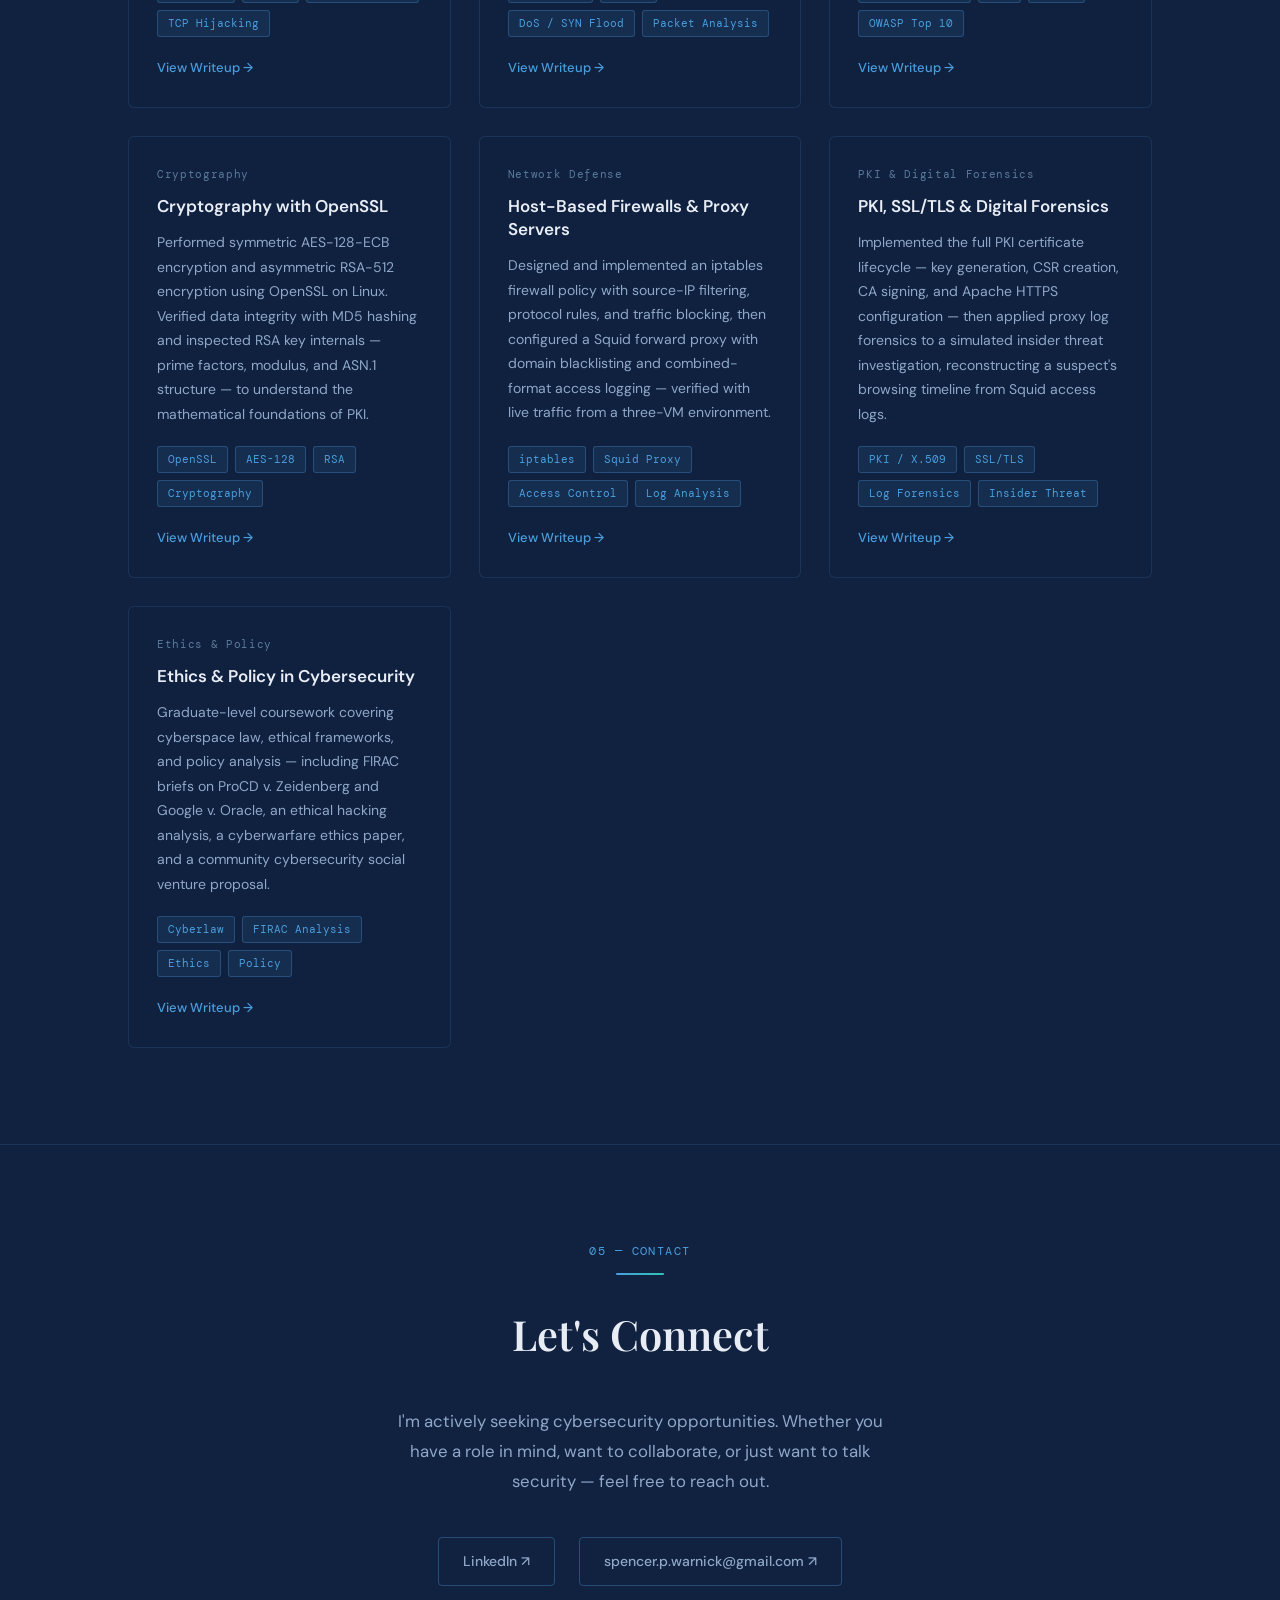
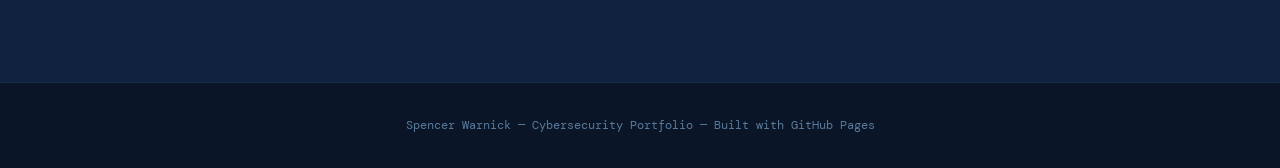
==== commit aede7dab: "Update upper left hand corner index.html" ====
--- a/index.html
+++ b/index.html
@@ -602,7 +602,7 @@
 
 <!-- NAV -->
 <nav>
-  <a href="#hero" class="nav-logo">SW // sec</a>
+  <a href="#hero" class="nav-logo">~/spwarnick</a>
   <ul class="nav-links">
     <li><a href="#about">About</a></li>
     <li><a href="#skills">Skills</a></li>
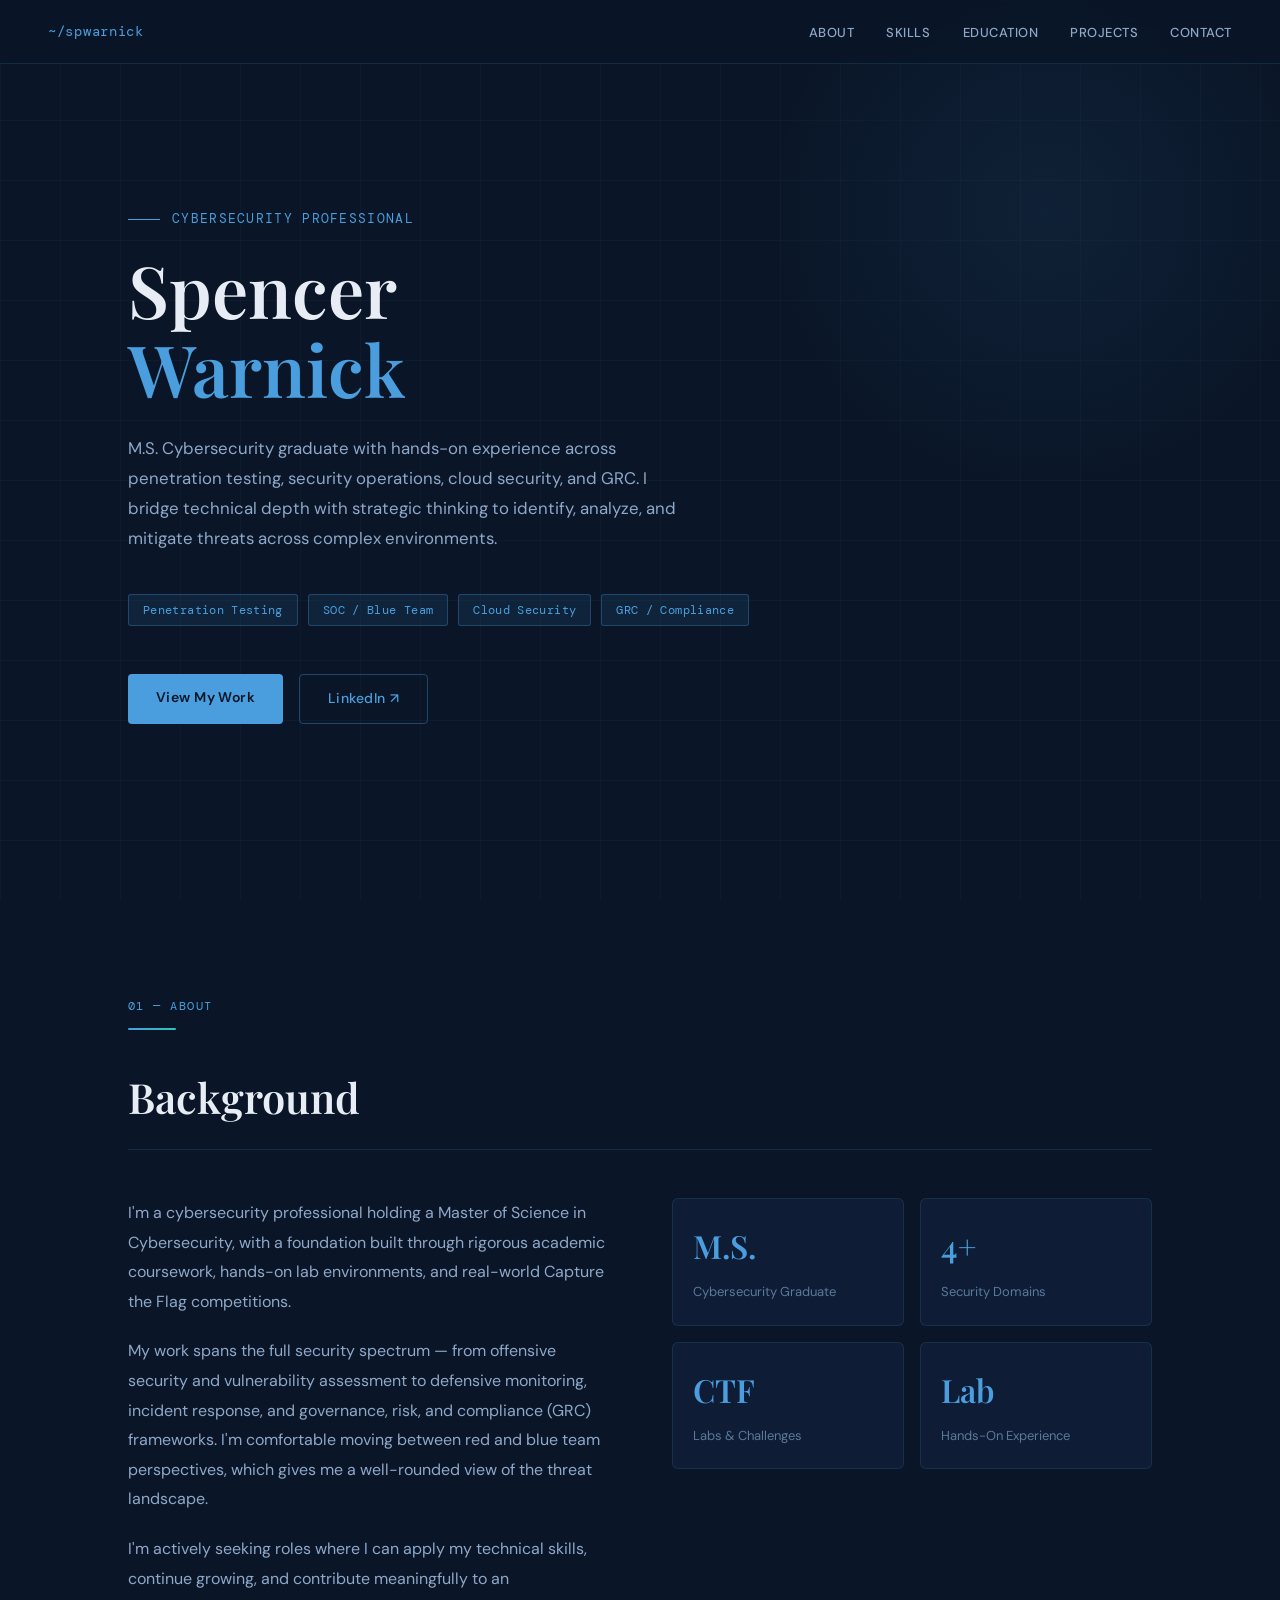
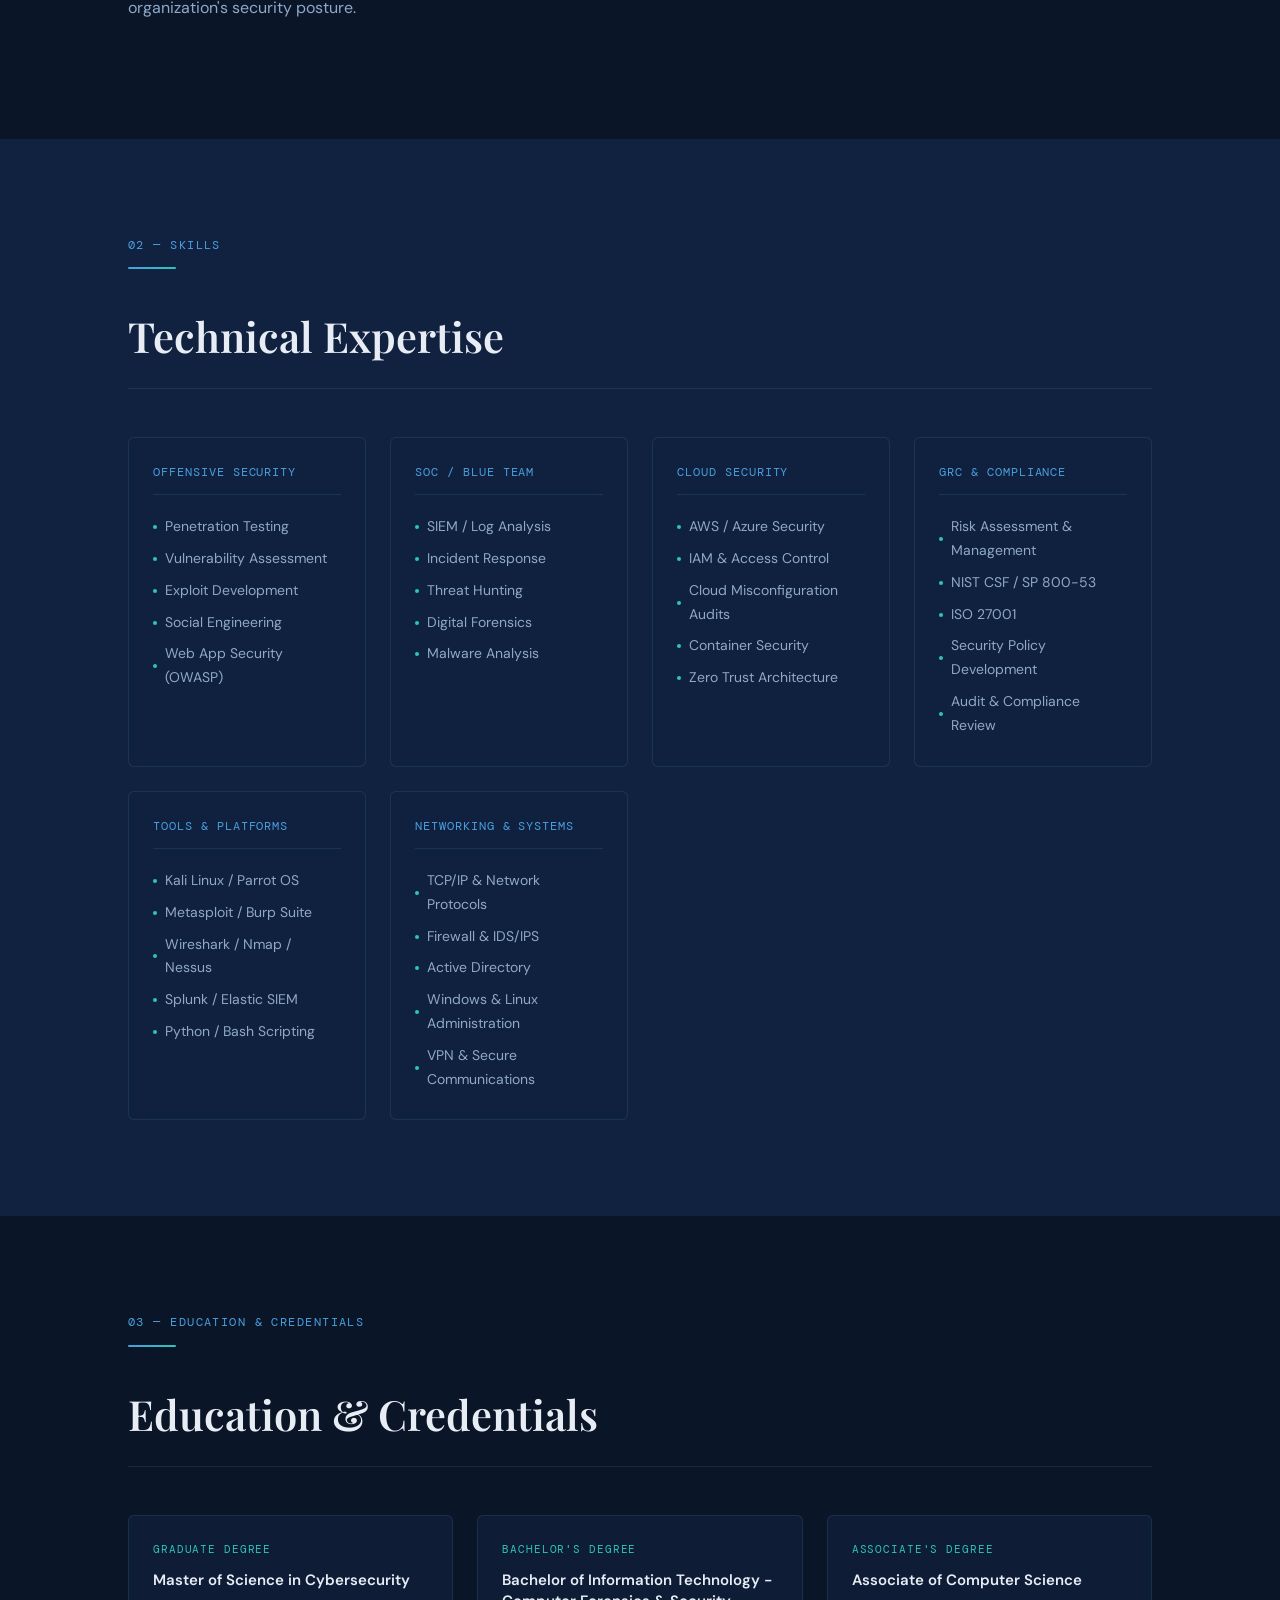
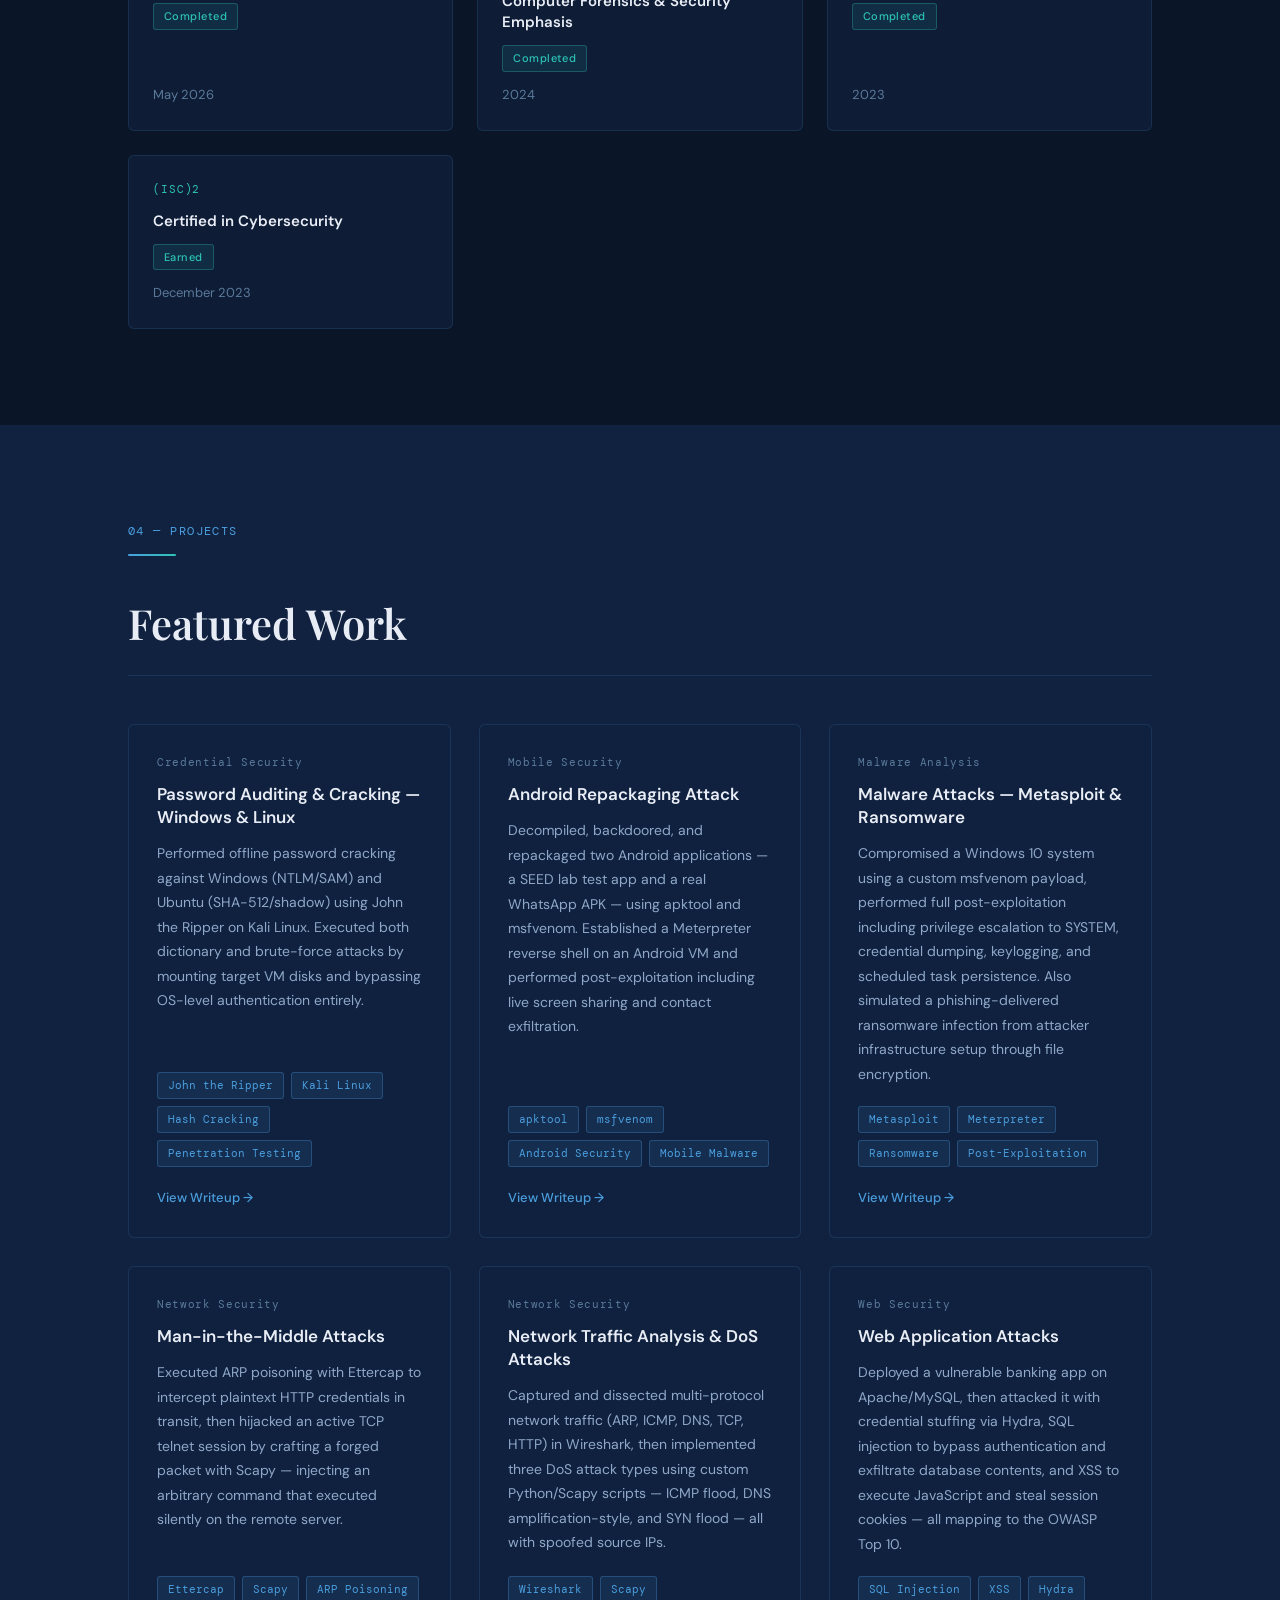
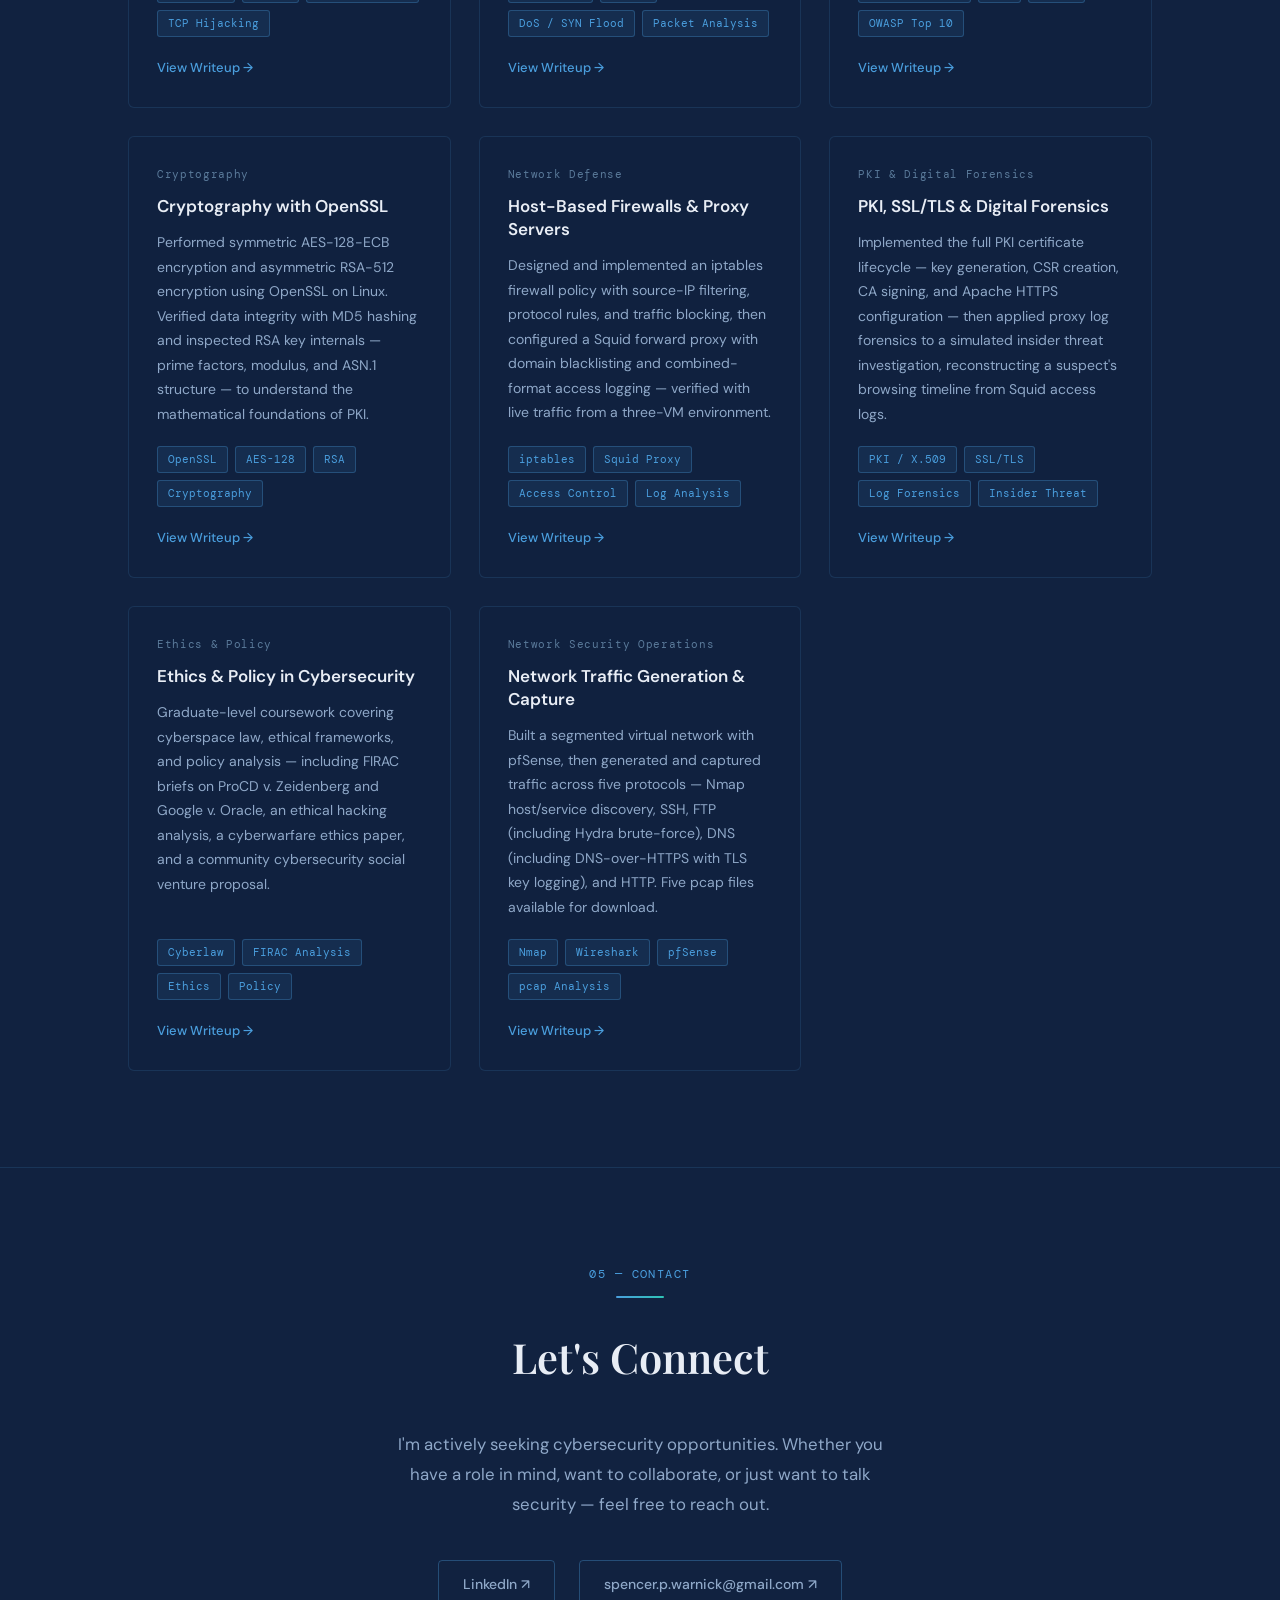
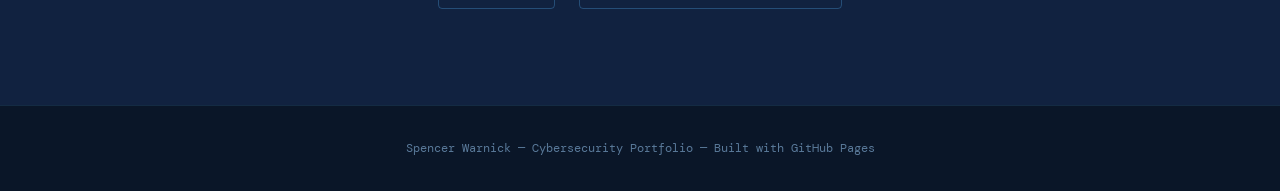
==== commit 45cf5da3: "Add files via upload" ====
--- a/index.html
+++ b/index.html
@@ -938,6 +938,21 @@
       <a href="project-ethics-policy.html" class="project-link">View Writeup →</a>
     </div>
 
+    <div class="project-card">
+      <p class="project-number">Network Security Operations</p>
+      <p class="project-title">Network Traffic Generation & Capture</p>
+      <p class="project-desc">
+        Built a segmented virtual network with pfSense, then generated and captured traffic across five protocols — Nmap host/service discovery, SSH, FTP (including Hydra brute-force), DNS (including DNS-over-HTTPS with TLS key logging), and HTTP. Five pcap files available for download.
+      </p>
+      <div class="project-tags">
+        <span class="project-tag">Nmap</span>
+        <span class="project-tag">Wireshark</span>
+        <span class="project-tag">pfSense</span>
+        <span class="project-tag">pcap Analysis</span>
+      </div>
+      <a href="project-traffic-generation.html" class="project-link">View Writeup →</a>
+    </div>
+
   </div>
 </section>
 
